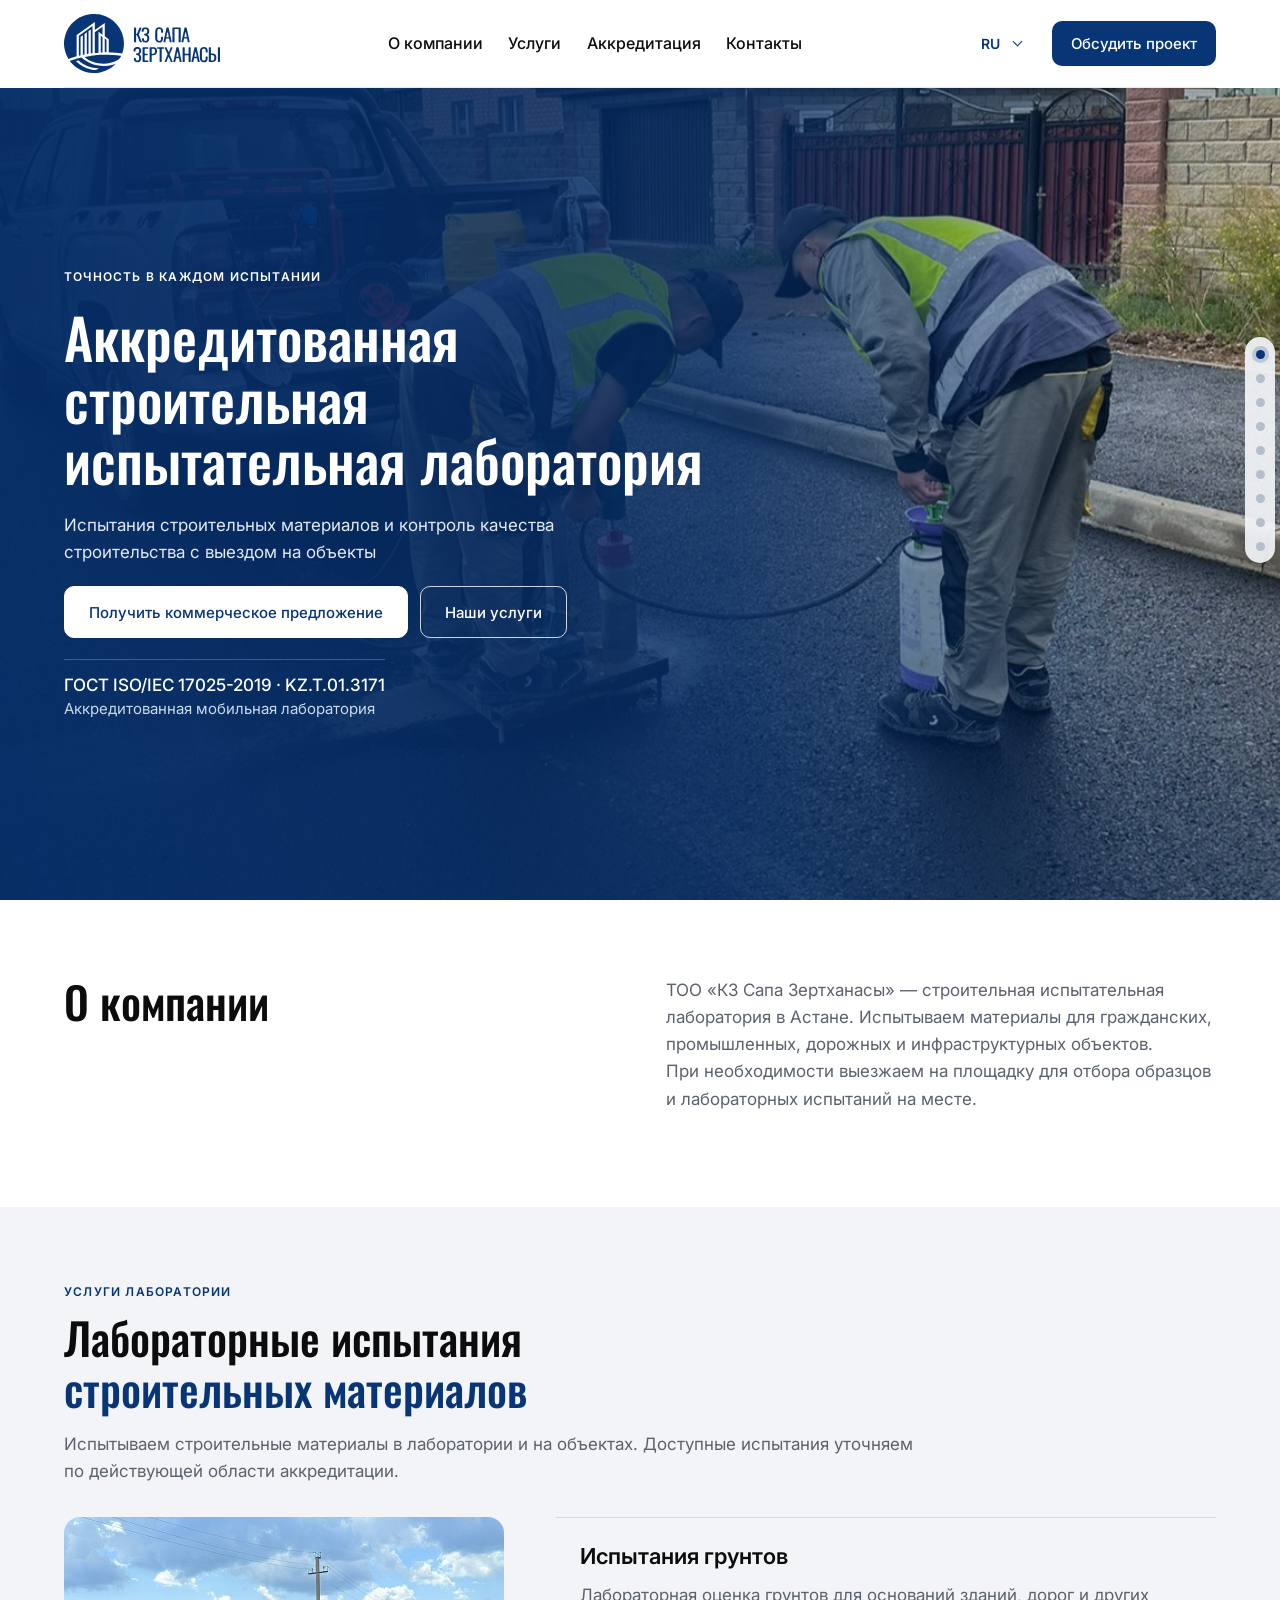
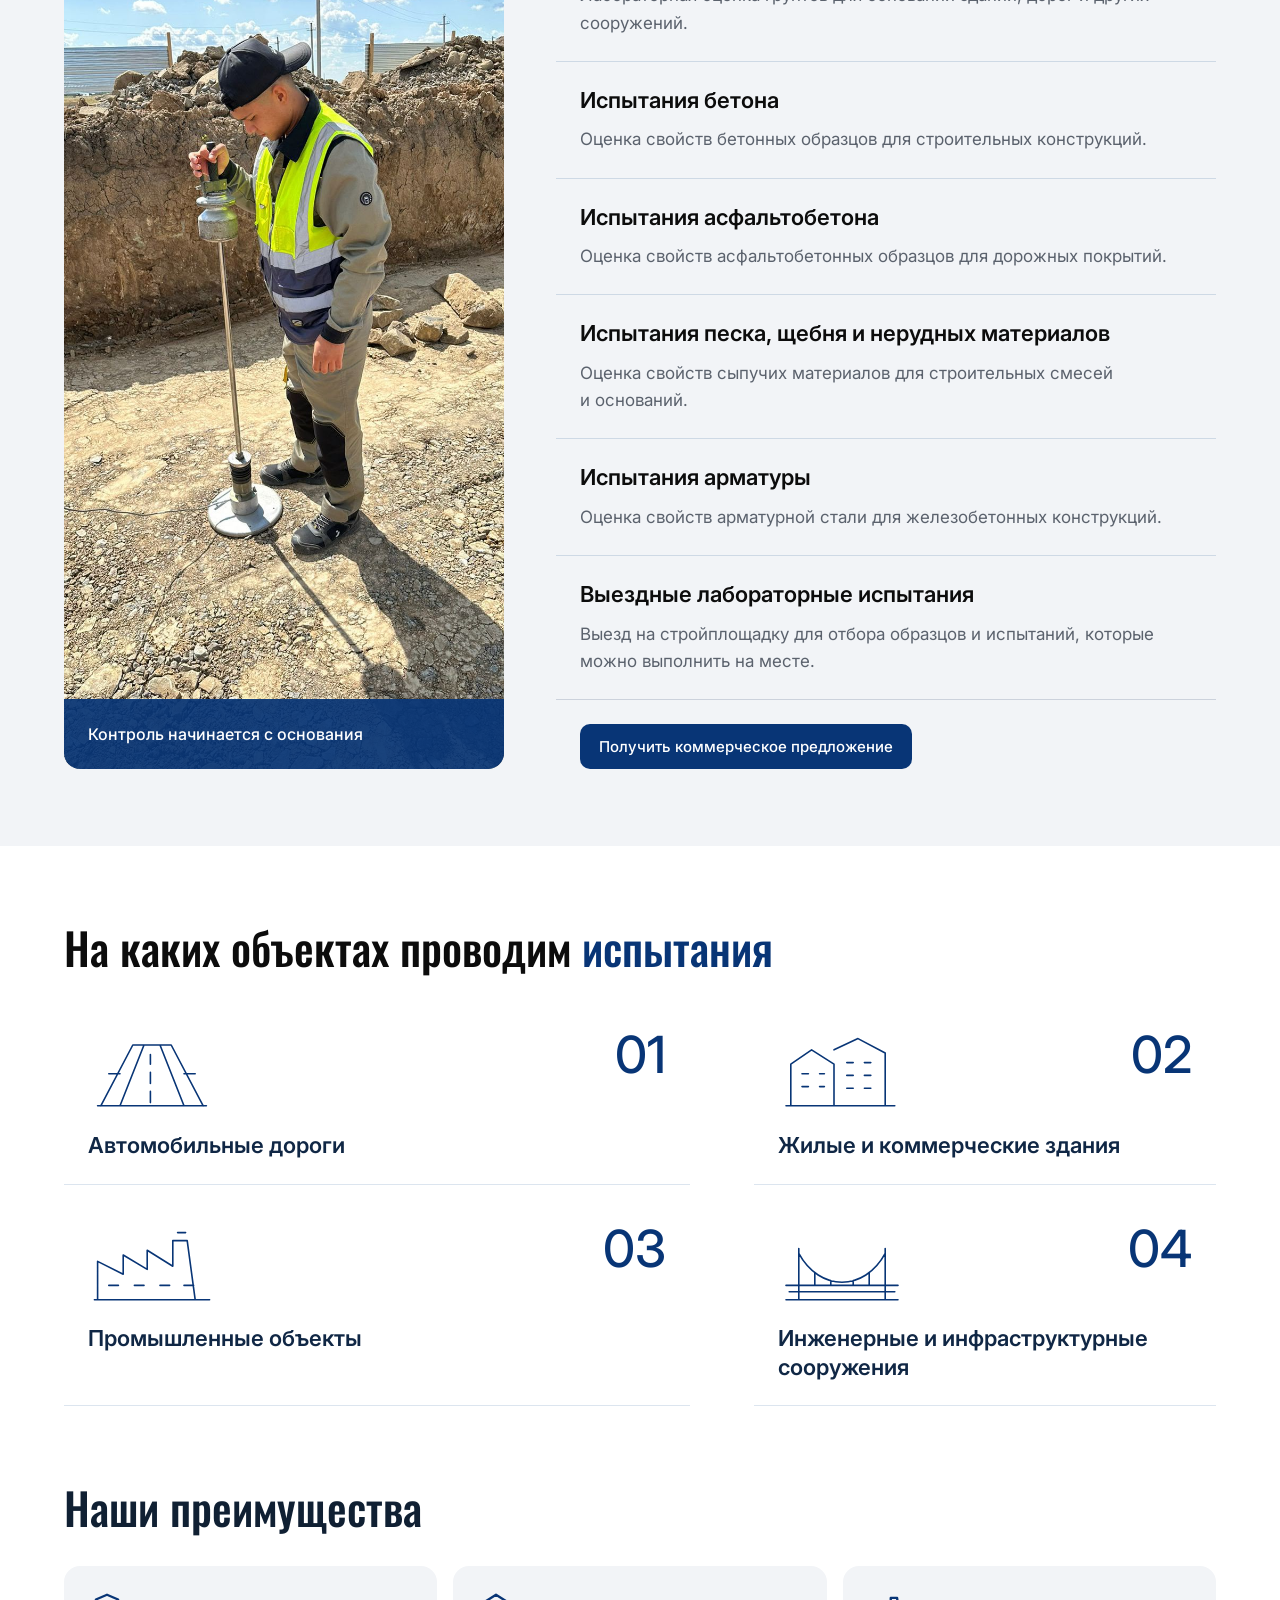
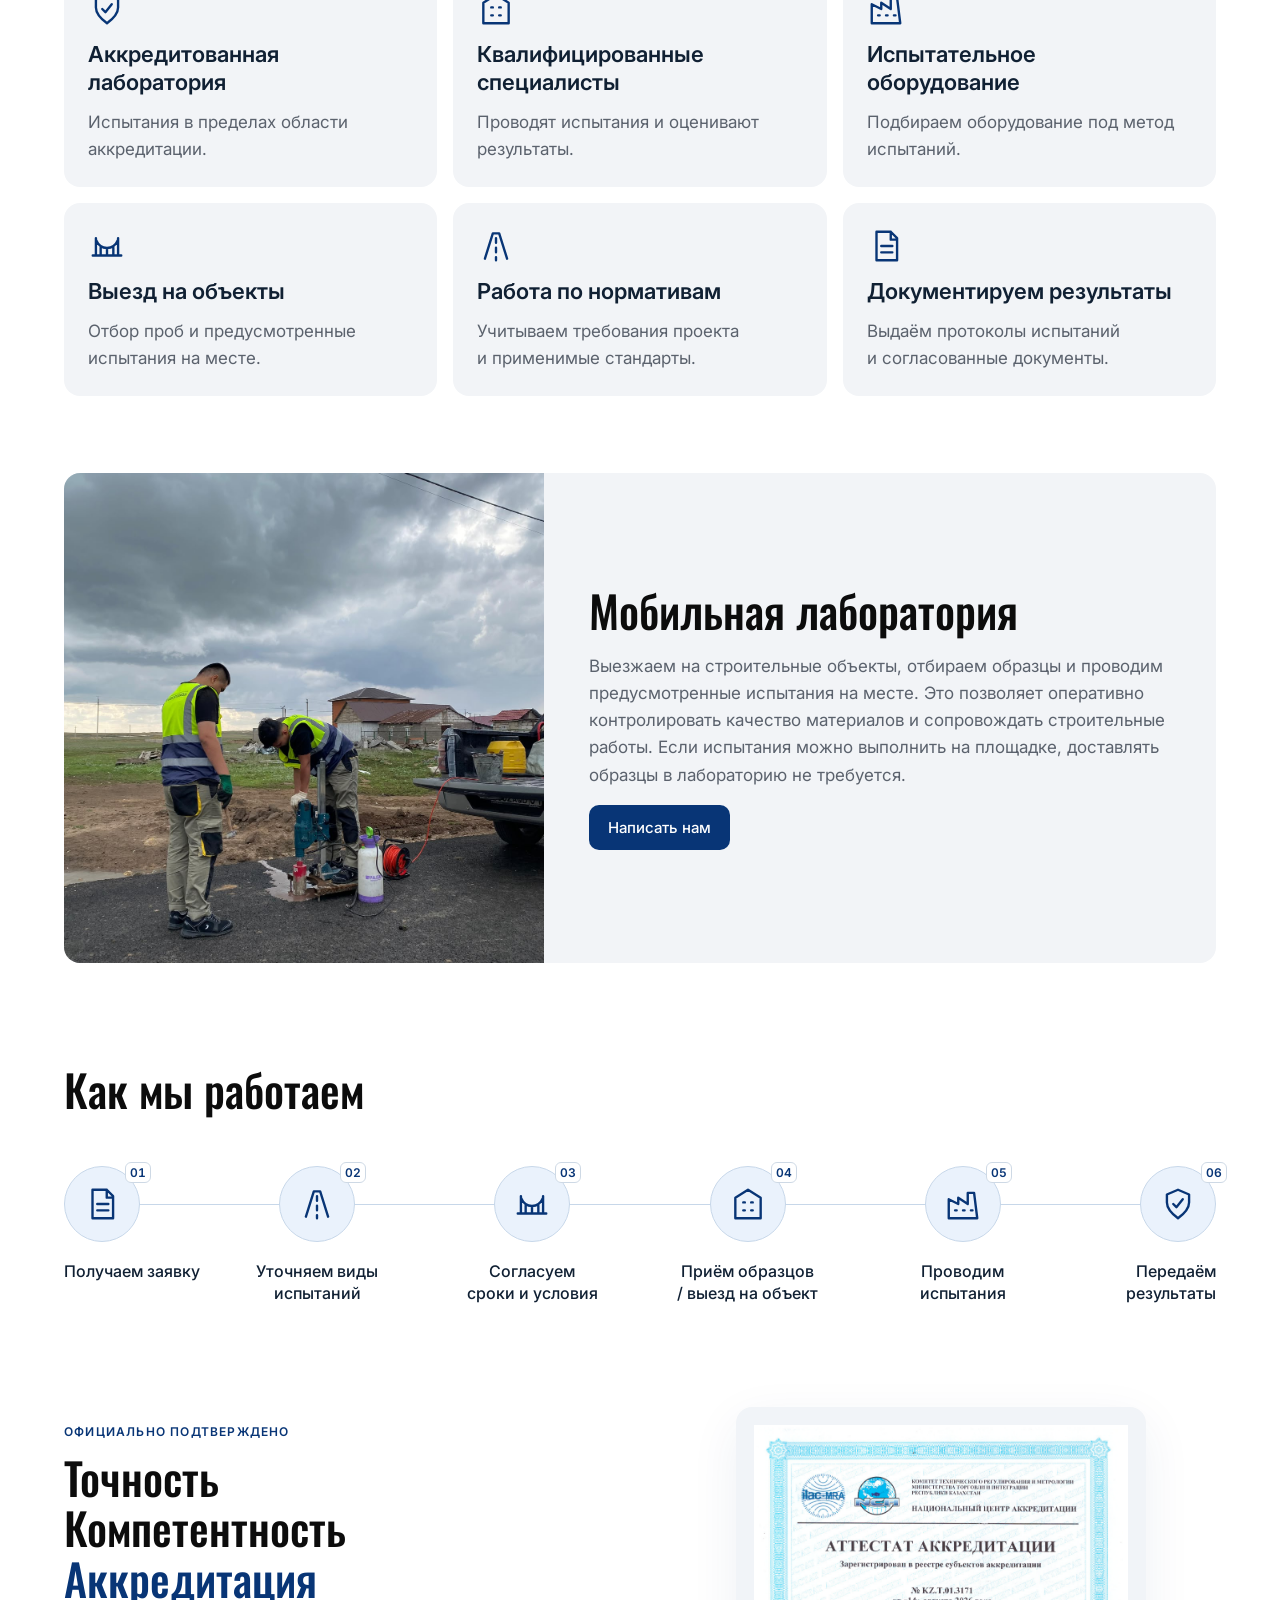
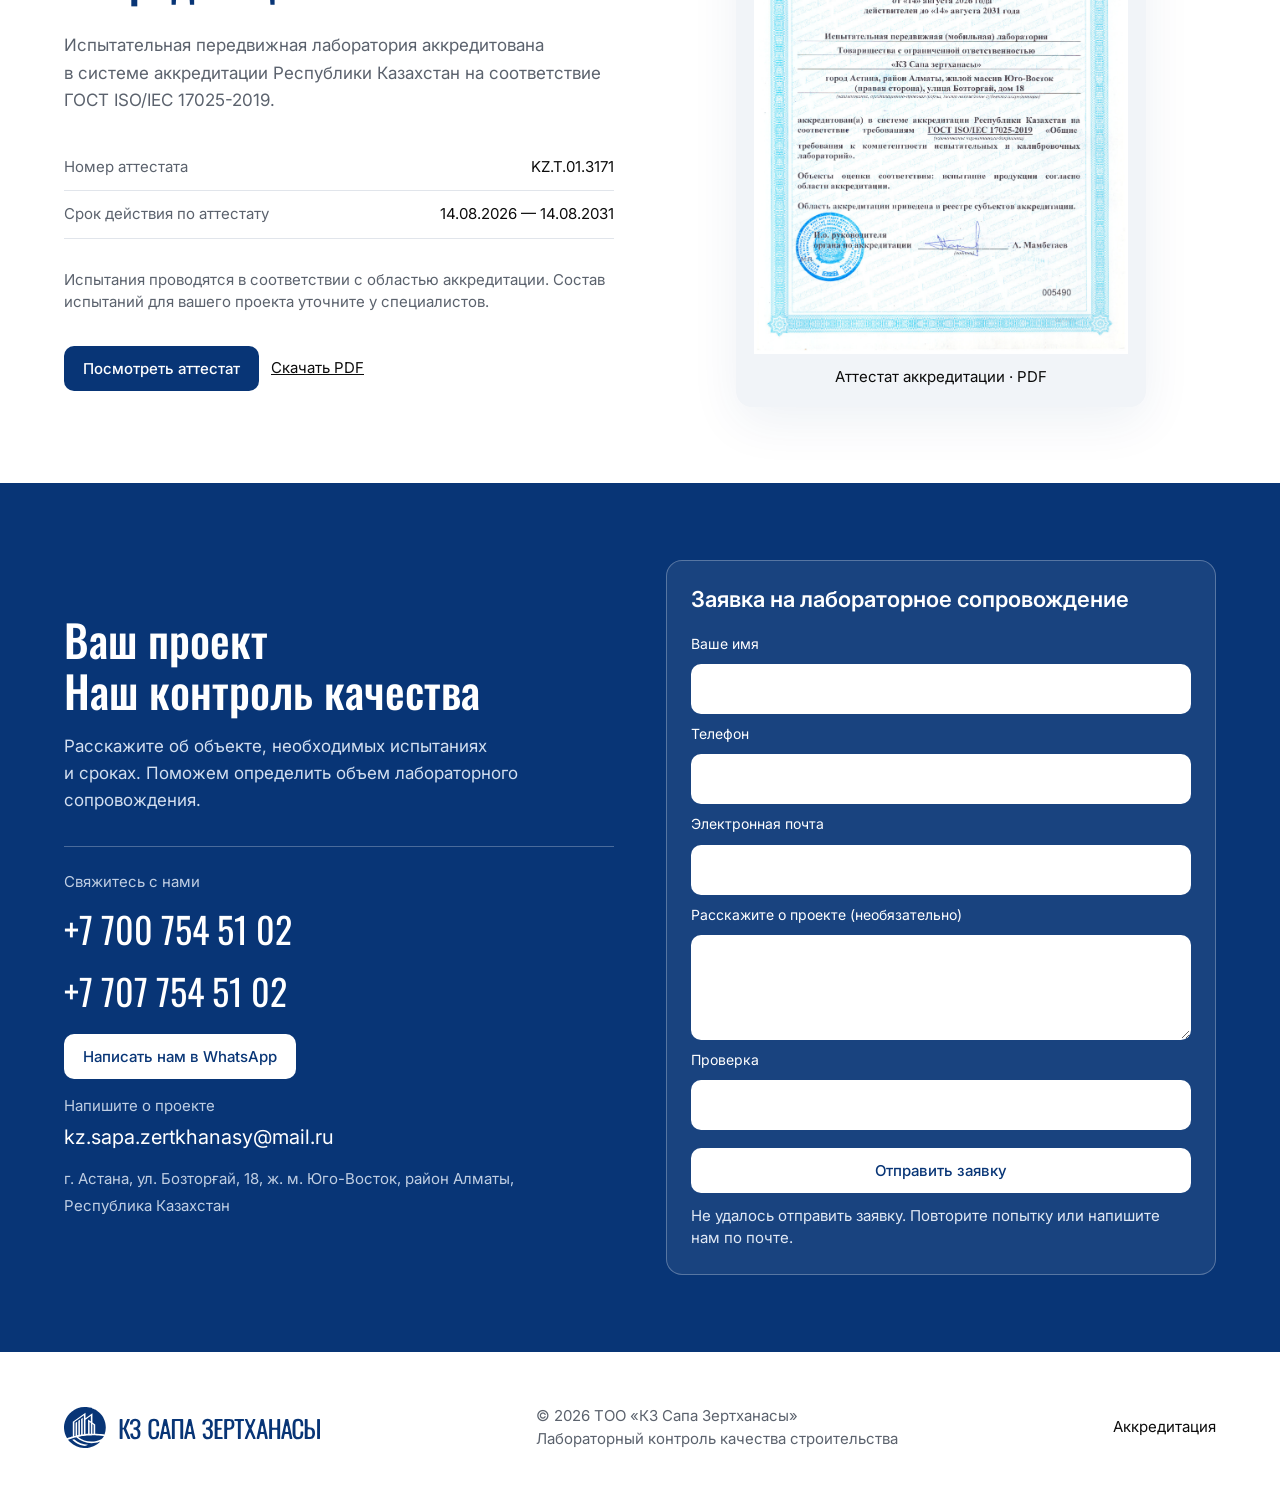
==== index.html @ e816cde6 "Center certificate and simplify its caption" ====
<!doctype html>
<html lang="ru"><head><meta charset="UTF-8"><meta name="viewport" content="width=device-width, initial-scale=1"><meta name="description" content="Аккредитованная строительная испытательная лаборатория в Астане. Испытания строительных материалов, лабораторный контроль качества строительства и выезд на объекты."><link rel="canonical" href="https://kzsapazert.kz/"><meta name="theme-color" content="#083576"><title>Строительная лаборатория в Астане | КЗ Сапа Зертханасы</title><link rel="preconnect" href="https://fonts.googleapis.com"><link rel="preconnect" href="https://fonts.gstatic.com" crossorigin><link href="https://fonts.googleapis.com/css2?family=Inter:wght@400;500;600;700&family=Oswald:wght@400;500;600&family=Noto+Sans+SC:wght@400;500;600&display=swap" rel="stylesheet"><link rel="stylesheet" href="style.css"><link rel="stylesheet" href="enhance.css?v=tablet-nav"><link rel="icon" href="favicon.svg" type="image/svg+xml"><meta name="google-site-verification" content="Bo7axWLZwRJ3yQgY30qZPgOj8MfoaL3nS31i9DCmipo"><link rel="stylesheet" href="design-system.css?v=25"></head>
<body><a class="skip" href="#main" data-t="skip">К содержанию</a><header><a href="#" class="brand" aria-label="КЗ Сапа Зертханасы"><img src="brand.svg" alt="КЗ Сапа Зертханасы" width="260" height="100"></a><button class="menu-toggle" type="button" aria-expanded="false" aria-controls="site-nav" aria-label="Открыть меню"><span aria-hidden="true"></span></button><nav id="site-nav" aria-label="Navigation"><a href="#about" data-t="about">О компании</a><a href="#services" data-t="services">Услуги</a><a href="#accreditation" data-t="accreditation">Аккредитация</a><a href="#contacts" data-t="contacts">Контакты</a></nav><div class="header-end"><select id="language" aria-label="Язык / Language"><option value="ru">RU</option><option value="kk">KZ</option><option value="en">EN</option><option value="zh">中文</option></select><details class="language-picker" hidden><summary aria-label="Язык / Language"><span class="language-current"></span></summary><div class="language-options"></div></details><a class="button blue-button header-cta" href="#request-form" data-t="cta">Обсудить проект</a></div></header>
<main id="main"><section class="hero"><div class="hero-copy"><p class="eyebrow" data-t="eyebrow">ТОЧНОСТЬ В КАЖДОМ ИСПЫТАНИИ</p><h1 data-t="headline">Аккредитованная строительная испытательная лаборатория</h1><p class="lead" data-t="intro">Испытания строительных материалов и контроль качества строительства с выездом на объекты</p><div class="actions"><a class="button overview-quote" href="#request-form" data-t="quote">Получить коммерческое предложение</a><a class="button hero-services" href="#services" data-t="explore">Наши услуги</a></div><div class="hero-proof"><div><strong>ГОСТ ISO/IEC 17025-2019 · KZ.T.01.3171</strong><span data-t="proof">Аккредитованная мобильная лаборатория</span></div></div></div><div class="hero-photo"><img src="team.jpg" alt="" fetchpriority="high"><div class="photo-label"><span data-t="field">ТОЧНОСТЬ НА КАЖДОМ ЭТАПЕ</span><p data-t="fieldText">В лаборатории<br>На вашем объекте</p></div></div></section>
<section class="intro-section wrap" id="about"><div class="two-col"><h2 data-t="aboutTitle">Прочная основа<br>вашего проекта</h2><div><p class="large" data-t="aboutText">ТОО «КЗ Сапа Зертханасы» — строительная испытательная лаборатория в Астане. Испытываем материалы для гражданских, промышленных, дорожных и инфраструктурных объектов. При необходимости выезжаем на площадку для отбора образцов и лабораторных испытаний на месте.</p></div></div></section>
<section class="services-section" id="services"><div class="wrap"><div class="section-head"><div><p class="eyebrow blue" data-t="serviceLabel">УСЛУГИ ЛАБОРАТОРИИ</p><h2 data-t="serviceTitle">Испытания материалов<br><span class="stage-accent">и контроль строительных работ</span></h2></div><p data-t="serviceIntro">Проверяем строительные материалы до начала работ, следим за соблюдением технологии на стройке и оформляем результаты испытаний в официальных протоколах.</p></div><div class="service-layout"><div class="service-image"><img src="soil.jpg" loading="lazy" alt="Испытания основания на строительном объекте" data-alt="soilAlt"><p data-t="serviceCaption">Контроль начинается с основания</p></div><div><div class="service-list" id="service-list"></div><a class="button blue-button service-quote" href="#request-form" data-t="quote">Получить коммерческое предложение</a></div></div></div></section>
<section class="wrap project-types" id="objects"><h2 data-t="objectsTitle">На каких объектах проводим <span class="stage-accent">испытания</span></h2><div class="object-grid"></div></section><section class="wrap benefits" id="competence"><h2 data-t="whyTitle">Компетентность в деталях<br>Уверенность в результате</h2><div class="benefit-grid" id="benefits"></div></section>
<section class="field-section" id="mobile-lab"><img src="testing.jpg" alt="" loading="lazy"><div><h2 data-t="mobileTitle">Мобильная лаборатория</h2><p data-t="mobileText">Выезжаем на строительные объекты, отбираем образцы и проводим предусмотренные испытания на месте. Это позволяет оперативно контролировать качество материалов и сопровождать строительные работы. Если испытания можно выполнить на площадке, доставлять образцы в лабораторию не требуется.</p><a class="button white" href="#request-form" data-t="writeUs">Написать нам</a></div></section>
<section class="wrap work-process" id="process"><h2 data-t="processTitle">Как мы работаем</h2><ol class="process-grid"></ol></section><section class="wrap accreditation" id="accreditation"><div><p class="eyebrow blue" data-t="official">ОФИЦИАЛЬНО ПОДТВЕРЖДЕНО</p><h2 data-t="accTitle">Точность<br>Компетентность<br><span class="stage-accent">Аккредитация</span></h2><p data-t="accText">Испытательная передвижная лаборатория аккредитована в системе аккредитации Республики Казахстан на соответствие ГОСТ ISO/IEC 17025-2019.</p><dl><div><dt data-t="number">Номер аттестата</dt><dd>KZ.T.01.3171</dd></div><div><dt data-t="valid">Срок действия по аттестату</dt><dd>14.08.2026 — 14.08.2031</dd></div></dl><p class="small" data-t="scope">Испытания проводятся в соответствии с областью аккредитации. Состав испытаний для вашего проекта уточните у специалистов.</p><div class="actions"><a class="button blue-button" href="accreditation.pdf" target="_blank" rel="noopener" data-t="view">Посмотреть аттестат</a><a class="download" href="accreditation.pdf" download data-t="download">Скачать PDF</a></div></div><a class="certificate" href="accreditation.pdf" target="_blank" rel="noopener" aria-label="Открыть аттестат PDF"><img src="certificate.png" alt="Аттестат аккредитации KZ.T.01.3171" loading="lazy"><span data-t="certificateCaption">Аттестат аккредитации · PDF</span></a></section>
<section id="contacts" class="contact-section"><div class="wrap"><div class="two-col"><div><h2 data-t="contactTitle">Ваш проект<br>Наш контроль качества</h2><p data-t="contactText">Расскажите об объекте, необходимых испытаниях и сроках. Поможем определить объем лабораторного сопровождения.</p><div class="contact-details"><span data-t="call">Свяжитесь с нами</span><a href="tel:+77007545102">+7 700 754 51 02</a><a href="tel:+77077545102">+7 707 754 51 02</a><a class="button white contact-cta" href="https://wa.me/77007545102" target="_blank" rel="noopener" data-t="whatsapp">Написать нам в WhatsApp</a><span data-t="write">Напишите о проекте</span><a class="email" href="mailto:kz.sapa.zertkhanasy@mail.ru">kz.sapa.zertkhanasy@mail.ru</a><address class="contact-address"><span data-t="addressStreet">г. Астана, ул. Бозторғай, 18, ж. м. Юго-Восток, район Алматы, Республика Казахстан</span></address></div></div><div class="contact-form-column"><form id="request-form"><h3 id="request-heading">Заявка на лабораторное сопровождение</h3>
  <label for="request-name">Ваше имя</label><input id="request-name" name="name" autocomplete="name" required maxlength="100">
  <label for="request-contact">Телефон</label><input id="request-contact" name="phone" type="tel" autocomplete="tel" required maxlength="50"><label for="request-email">Электронная почта</label><input id="request-email" name="email" type="email" autocomplete="email" required maxlength="150">
  <label for="request-project">Расскажите о проекте</label><textarea id="request-project" name="project" maxlength="1000" rows="3"></textarea>
  <label id="request-check-label" for="request-check">Проверка</label><input id="request-check" inputmode="numeric" autocomplete="off" required maxlength="2" name="check"><button class="button white" type="submit" aria-describedby="request-help">Отправить заявку</button>
  <p id="request-help" role="status"></p></form></div></div></div></section></main><dialog id="certificate-gallery" aria-labelledby="gallery-title"><div class="gallery-head"><h3 id="gallery-title">Аттестат аккредитации</h3><button type="button" class="gallery-close">×</button></div><img src="certificate-page-1.webp" alt=""><div class="gallery-controls"><button type="button" class="gallery-prev">‹</button><output aria-live="polite"></output><button type="button" class="gallery-next">›</button></div></dialog><dialog id="project-dialog" aria-labelledby="request-heading"><button class="project-close" type="button" aria-label="Закрыть">×</button></dialog><dialog id="request-success" aria-labelledby="success-title"><div class="success-mark" aria-hidden="true"></div><h3 id="success-title">Заявка отправлена</h3><form method="dialog"><button class="button blue-button">Закрыть</button></form></dialog>
<footer class="wrap"><a href="#" class="brand"><img src="footer-logo.svg" alt="КЗ Сапа Зертханасы" width="208" height="34"></a><p data-t="footer">© 2026 ТОО «КЗ Сапа Зертханасы»<br>Лабораторный контроль качества строительства</p><a href="#accreditation" data-t="accreditation">Аккредитация</a></footer><script src="app.js?v=certificate-caption"></script><script src="overview.js?v=service-list"></script><script src="enhance.js?v=service-list"></script></body></html>
---- style.css ----
:root{--blue:#083576;--black:#0c0c0c;--gray:#5b626d}*{box-sizing:border-box}html{scroll-behavior:smooth;scroll-padding-top:110px}body{margin:0;color:var(--black);font:16px/1.65 Inter,Arial,sans-serif}a{color:inherit;text-decoration:none}button,select{font:inherit}a,select{touch-action:manipulation}a:focus-visible,select:focus-visible,summary:focus-visible{outline:3px solid #e6a800;outline-offset:5px}img{max-width:100%;display:block}header{height:108px;display:flex;align-items:center;justify-content:space-between;padding:16px 4%;gap:28px;background:white;position:sticky;top:0;z-index:10;border-bottom:1px solid #e7e9ed}.brand img{width:208px;height:auto}nav{display:flex;gap:28px;font-size:14px;font-weight:500}nav a:hover,.download:hover{color:#2c66b8}select{border:0;background:#f0f3f8;padding:10px;border-radius:0;color:var(--blue);cursor:pointer}.header-end{display:flex;gap:20px;align-items:center}.header-phone{font-size:14px;font-weight:600;white-space:nowrap}.hero{display:grid;grid-template-columns:54% 46%;min-height:700px;background:var(--blue);color:white}.hero-copy{padding:64px 7.4% 42px}.eyebrow{font-size:12px;font-weight:600;letter-spacing:.15em;margin:0 0 26px}.blue{color:var(--blue)}h1,h2,h3{font-family:Oswald,'Noto Sans SC',sans-serif;font-weight:500;line-height:1.12;margin:0}h1{font-size:clamp(48px,5.3vw,82px);letter-spacing:-.02em}h2{font-size:clamp(36px,3.6vw,54px)}h3{font-size:26px}.lead{max-width:510px;margin:28px 0 32px;color:#e1e9f5;line-height:1.7}.actions{display:flex;gap:26px;align-items:center;flex-wrap:wrap}.button{display:inline-flex;justify-content:center;align-items:center;padding:16px 26px;font-size:14px;font-weight:600;transition:transform .2s,background .2s}.button:hover{transform:translateY(-2px);background:#e4ebf7}.white{background:white;color:var(--blue)}.text-link{font-size:14px;border-bottom:1px solid #9aafd0;padding:10px 0}.hero-proof{display:flex;gap:14px;border-top:1px solid #ffffff38;margin-top:48px;padding-top:24px;align-items:center;font-size:14px}.hero-proof strong{display:block;font-weight:500}.hero-proof span:not(.check){display:block;font-size:12px;color:#cbd9ed}.check{font-size:24px;border:1px solid #9aafd0;border-radius:50%;width:40px;height:40px;text-align:center}.hero-photo{position:relative;overflow:hidden}.hero-photo>img{height:100%;width:100%;object-fit:cover;object-position:50% 63%}.hero-photo:after{content:'';position:absolute;inset:40% 0 0;background:linear-gradient(transparent,#03182bd9)}.photo-label{position:absolute;bottom:38px;left:38px;z-index:1}.photo-label span{font-size:11px;letter-spacing:.15em}.photo-label p{font:36px/1.2 Oswald,sans-serif;margin:14px 0 0}.wrap{width:min(1200px,90%);margin:auto}.intro-section{padding:100px 0}.two-col{display:grid;grid-template-columns:1fr 1fr;gap:80px}.two-col p:first-child{margin-top:0}.large{font-size:20px;line-height:1.65}p{color:var(--gray)}.services-section{background:#f2f4f7;padding:88px 0}.section-head{display:flex;justify-content:space-between;gap:60px;align-items:end;margin-bottom:48px}.section-head>p{max-width:355px;margin:0}.service-layout{display:grid;grid-template-columns:42% 1fr;gap:60px}.service-image{position:relative;min-height:530px}.service-image img{width:100%;height:100%;object-fit:cover;max-height:650px}.service-image p{position:absolute;bottom:0;left:0;right:0;margin:0;background:#083576ed;color:white;padding:20px 25px;font-size:14px}.service-list details{border-top:1px solid #ccd2dc;padding:23px 0}.service-list details:last-child{border-bottom:1px solid #ccd2dc}summary{font:24px/1.3 Oswald,sans-serif;cursor:pointer;list-style:none;display:flex;justify-content:space-between;gap:20px}summary::-webkit-details-marker{display:none}summary:after{content:'+';font:26px Inter;color:var(--blue)}details[open] summary:after{content:'−'}details p{margin-bottom:0;font-size:15px}.benefits{padding:96px 0}.benefit-grid{display:grid;grid-template-columns:repeat(3,1fr);gap:45px;margin-top:55px}.benefit-grid article{border-top:3px solid var(--blue);padding-top:26px}.benefit-grid p{font-size:15px}.field-section{display:grid;grid-template-columns:1fr 1fr;background:#0c1726;color:white}.field-section>img{width:100%;height:570px;object-fit:cover;object-position:50% 65%}.field-section>div{padding:72px 12%}.field-section p{color:#c7d1de}.field-section .button{margin-top:22px}.accreditation{padding:100px 0;display:grid;grid-template-columns:1fr 430px;gap:110px;align-items:center}.accreditation h2{margin-bottom:28px}.accreditation dl{margin:30px 0}.accreditation dl div{padding:12px 0;border-bottom:1px solid #e1e5eb;display:flex;justify-content:space-between;gap:20px}.accreditation dt{font-size:14px;color:var(--gray)}.accreditation dd{margin:0;font-size:14px;font-weight:600}.small{font-size:13px}.blue-button{background:var(--blue);color:white}.blue-button:hover{background:#154d98}.download{font-size:14px;text-decoration:underline}.certificate{padding:25px;background:#f1f4f8;transform:rotate(2deg);box-shadow:0 15px 50px #08357612;transition:transform .2s}.certificate:hover{transform:rotate(0)}.certificate img{width:100%}.certificate span{display:block;text-align:center;font-size:10px;letter-spacing:.08em;margin-top:18px}.contact-section{background:var(--blue);color:white;padding:80px 0 88px}.contact-section p{color:#d3dff0;max-width:475px}.contact-section .button{margin-top:24px}.contact-details{display:flex;flex-direction:column;align-items:flex-start;padding:8px 0 0 40px;border-left:1px solid #ffffff45}.contact-details span{font-size:13px;color:#bfcee3;margin-bottom:13px}.contact-details>a{font:36px/1.5 Oswald,sans-serif}.contact-details span:nth-of-type(2){margin-top:32px}.contact-details .email{font:20px Inter;overflow-wrap:anywhere}footer{display:flex;justify-content:space-between;align-items:center;padding:34px 0;gap:30px}footer p,footer>a:last-child{font-size:12px}.skip{position:fixed;top:-100px;background:white;padding:10px;z-index:50}.skip:focus{top:0}html[lang=zh] h1,html[lang=zh] h2,html[lang=zh] h3,html[lang=zh] summary{font-family:'Noto Sans SC',sans-serif}html[lang=zh] h1{font-size:clamp(46px,4.7vw,70px);line-height:1.3}@media(min-width:1600px){.hero-copy{padding-left:calc((100vw - 1440px)/2)}.hero{min-height:780px}}@media(max-width:1100px){nav{gap:15px}.header-phone{display:none}.hero-copy{padding:45px 7%}.hero{min-height:650px}.accreditation{gap:50px;grid-template-columns:1fr 36%}.two-col{gap:40px}.service-layout{gap:35px}.field-section>div{padding:55px 10%}.contact-details>a{font-size:30px}}@media(max-width:760px){header{height:auto;min-height:85px;padding:14px 5%;gap:10px;flex-wrap:wrap}.brand img{width:170px}nav{order:3;width:100%;justify-content:space-between;font-size:12px;gap:8px}.header-end{margin-left:auto}select{padding:7px}.hero{grid-template-columns:1fr}.hero-copy{padding:40px 6%}.hero h1{font-size:54px}.hero-photo{height:440px}.hero-photo>img{object-position:center 65%}.hero-proof{margin-top:32px}.two-col,.service-layout,.field-section,.accreditation{grid-template-columns:1fr;gap:28px}.intro-section,.benefits,.accreditation{padding:64px 0}.section-head{display:block;margin-bottom:30px}.section-head>p{margin-top:25px}.services-section{padding:60px 0}.service-image{min-height:0;height:390px}.service-image img{object-position:center 60%}.benefit-grid{grid-template-columns:1fr;gap:20px;margin-top:35px}.field-section>img{height:440px;object-position:center 65%}.field-section>div{padding:45px 6%}.accreditation{gap:45px}.certificate{max-width:370px;margin:auto}.contact-section{padding:60px 0}.contact-details{border-left:0;border-top:1px solid #ffffff45;padding:30px 0 0;margin-top:10px}.contact-details .email{font-size:17px}footer{flex-wrap:wrap;gap:20px}footer p{margin:0}footer .brand img{width:155px}.eyebrow{font-size:11px}.accreditation dl div{flex-wrap:wrap;gap:4px}.hero .actions{gap:20px}html[lang=en] .hero h1{font-size:48px}}@media(prefers-reduced-motion:reduce){html{scroll-behavior:auto}*{transition:none!important}}
.hero .eyebrow,.photo-label p,.contact-section .eyebrow{color:#fff}html[lang='zh-CN'] h1,html[lang='zh-CN'] h2,html[lang='zh-CN'] h3,html[lang='zh-CN'] summary{font-family:'Noto Sans SC',sans-serif}html[lang='zh-CN'] h1{font-size:clamp(44px,4.7vw,70px);line-height:1.3}select{appearance:none;background:#f0f3f8 url("data:image/svg+xml,%3Csvg xmlns='http://www.w3.org/2000/svg' width='12' height='8'%3E%3Cpath d='M1 1l5 5 5-5' fill='none' stroke='%23083576' stroke-width='2'/%3E%3C/svg%3E") no-repeat right 10px center;padding-right:30px}
.hero-photo>img{position:absolute;inset:0}
---- enhance.css ----
.brand img { width: clamp(180px, 20vw, 275px); }
.hero .hero-copy h1 {
  font-size: clamp(36px, 4.15vw, 64px);
  max-width: 16ch;
  line-height: 1.15;
}
.hero { min-height: 610px; }
.hero-copy { align-self: center; }
.hero .hero-copy h1:lang(zh-CN) { font-size: clamp(35px, 4vw, 60px); }
.hero .actions .button::before {
  content: '✉';
  margin-inline-end: .65em;
}
.hero .actions .text-link:hover { border-color: white; }
.benefit-grid article::before {
  content: '✓';
  display: grid;
  place-items: center;
  width: 42px;
  height: 42px;
  margin-bottom: 18px;
  background: #edf3fc;
  color: var(--blue);
  font-size: 22px;
}
.benefit-grid article:nth-child(2)::before { content: '⊞'; }
.benefit-grid article:nth-child(3)::before { content: '◎'; }
.service-list summary:hover { color: var(--blue); }
#request-form {
  display: grid;
  gap: 9px;
  width: 100%;
  margin: 0 0 28px;
  padding: clamp(18px, 3vw, 32px);
  background: #ffffff12;
  border: 1px solid #ffffff45;
  scroll-margin-top: 22px;
}
#request-form h3 { margin-bottom: 10px; }
#request-form label { font-size: 14px; }
#request-form input, #request-form textarea {
  width: 100%;
  font: inherit;
  color: var(--black);
  background: white;
  border: 1px solid transparent;
  border-radius: 0;
  padding: .65rem .8rem;
}
#request-form textarea { resize: vertical; }
#request-form .button {
  margin-top: 9px;
  border: 0;
  cursor: pointer;
}
#request-help { font-size: .875rem; margin: 3px 0 0; }
@media (prefers-reduced-motion: no-preference) {
  .hero-copy > * { animation: hero-reveal .6s both; }
  .hero-copy h1 { animation-delay: .08s; }
  .hero-copy .lead { animation-delay: .16s; }
  .hero-copy .actions { animation-delay: .24s; }
  .hero-copy .hero-proof { animation-delay: .3s; }
  .hero-photo img { animation: photo-settle 1.1s ease-out both; }
  @keyframes hero-reveal {
    from { opacity: 0; transform: translateY(14px); }
    to { opacity: 1; transform: translateY(0); }
  }
  @keyframes photo-settle {
    from { transform: scale(1.045); }
    to { transform: scale(1); }
  }
}
@media (max-width: 760px) {
  .hero-photo { height: clamp(270px, 80vw, 420px); }
  .brand img { width: min(48vw, 230px); }
  footer .brand img { width: 185px; }
}

.header-cta { border: 0; cursor: pointer; padding: 12px 18px; white-space: nowrap; }
.hero {
  position: relative;
  isolation: isolate;
  display: flex;
  align-items: center;
  min-height: clamp(580px, 79svh, 840px);
  overflow: hidden;
  background: #091b31;
}
.hero-copy { position: relative; z-index: 2; width: min(1200px, 90%); margin: auto; padding: 78px 0; }
.hero .hero-copy h1 { max-width: 17ch; font-size: clamp(39px, 4.65vw, 71px); }
.hero .lead { max-width: 455px; }
.hero-proof { max-width: 455px; }
.hero-photo { position: absolute; inset: 0; height: auto; z-index: 0; }
.hero-photo > img { object-position: center 62%; }
.hero-photo::after { inset: 0; background: linear-gradient(90deg,#071c36 0%,#071c36ed 22%,#071c3690 53%,#071c3625 100%),linear-gradient(0deg,#071c36c0,transparent 44%); }
.photo-label { inset: auto 5% 7% auto; border-left: 2px solid #fff9; padding-left: 18px; }
.photo-label p { font-size: 26px; margin-top: 5px; }
.contact-details .contact-cta { font: 600 14px Inter,sans-serif; margin: 0 0 24px; }
#request-dialog { width: min(510px, calc(100% - 30px)); max-height: 90dvh; padding: 0; border: 0; background: var(--blue); color: white; box-shadow: 0 20px 80px #00142d80; }
#request-dialog::backdrop { background: #041329b0; backdrop-filter: blur(5px); }
#request-dialog #request-form { margin: 0; padding: 35px 28px 26px; }
#request-dialog h3 { padding-right: 35px; }
#request-help { color: #e1e9f5; }
.close-dialog { position: absolute; top: 12px; right: 12px; line-height: 1; width: 38px; height: 38px; color: white; background: #ffffff20; border: 0; font-size: 28px; cursor: pointer; }
body:has(#request-dialog[open]) { overflow: hidden; }
@media (prefers-reduced-motion: no-preference) {
  .hero-photo > img { animation: hero-background 12s ease-out both; transition: translate .5s ease-out; translate: var(--photo-x, 0px) var(--photo-y, 0px); }
  #request-dialog[open] { animation: hero-reveal .25s ease-out both; }
  @keyframes hero-background { from { transform: scale(1.13); } to { transform: scale(1.045); } }
}
@media (max-width: 900px) {
  header { gap: 14px; }
  .header-end { gap: 8px; }
  .header-cta { padding: 8px 10px; font-size: 12px; }
}
@media (max-width: 760px) {
  .hero { align-items: end; min-height: 620px; }
  .hero-copy { margin: 0 auto; padding: 110px 0 30px; }
  .hero-photo::after { background: linear-gradient(0deg,#071c36 2%,#071c36dd 49%,#071c3640 100%); }
  .hero-photo > img { object-position: 60% 52%; }
  .photo-label { display: none; }
  .brand img { width: min(40vw, 210px); }
  .hero .hero-copy h1 { font-size: clamp(33px, 8vw, 54px); }
}

.contact-section .contact-details {
  margin-top: 30px;
  padding: 24px 0 0;
  border: 0;
  border-top: 1px solid #ffffff45;
}
.contact-details a:hover { text-decoration: underline; text-underline-offset: .2em; }
.contact-form-column { padding-left: 36px; border-left: 1px solid #ffffff45; }
.contact-form-column #request-form { margin-bottom: 0; }
@media (max-width: 760px) {
  .contact-form-column { padding-left: 0; border-left: 0; }
}

:root { --gutter: clamp(16px, 5vw, 72px); --section-space: clamp(56px, 7vw, 104px); --grid-gap: clamp(24px, 4vw, 64px); --header-height: 88px; }
.wrap, .hero-copy, header { width: min(1200px, calc(100% - 2 * var(--gutter))); margin-inline: auto; }
header { height: var(--header-height); padding: 12px 0; gap: 20px; box-shadow: 0 0 0 100vmax white; clip-path: inset(0 -100vmax); }
nav { gap: clamp(12px, 2vw, 28px); }
.hero { min-height: auto; }
.hero-copy { padding: var(--section-space) 0; align-self: center; margin-block: auto; }
.hero .hero-copy h1, .hero .hero-copy h1:lang(zh-CN) { font-size: clamp(38px, 5vw, 72px); max-width: 18ch; line-height: 1.12; }
.hero .lead { margin: 24px 0; }
.hero-proof { margin-top: 32px; }
.photo-label { display: none; }
h2 { font-size: clamp(32px, 3.8vw, 52px); line-height: 1.16; }
h3, .service-item h3 { font-size: clamp(22px, 2.1vw, 28px); line-height: 1.23; }
.eyebrow { margin-bottom: 16px; }
.intro-section,.services-section,.benefits,.accreditation,.contact-section { padding-block: var(--section-space); }
.two-col,.service-layout,.accreditation { grid-template-columns: repeat(2,minmax(0,1fr)); gap: var(--grid-gap); }
.section-head { display: grid; grid-template-columns: repeat(2,minmax(0,1fr)); gap: var(--grid-gap); margin-bottom: 32px; }
.section-head > p { max-width: 46ch; }
.service-item { padding: 20px 0; border-top: 1px solid #ccd2dc; }
.service-item:last-child { border-bottom: 1px solid #ccd2dc; }
.service-item p,.benefit-grid p { font-size: 1rem; margin: 10px 0 0; }
.service-image img { max-height: none; }
.benefit-grid { gap: var(--grid-gap); margin-top: 32px; }
.benefit-grid article::before { display: none; }
.benefit-art { position: relative; width: 108px; height: 80px; margin-bottom: 20px; background: #edf3fc; overflow: hidden; }
.benefit-art :is(i,b,span) { position: absolute; display: block; }
.benefit-art i { inset: 16px 35px 13px; background: #fff; border: 2px solid #083576; transform: rotate(-10deg); border-radius: 3px; }
.benefit-art b { top: 30px; left: 42px; width: 18px; height: 3px; background: #4a79b6; box-shadow: 0 7px #4a79b6,0 14px #4a79b6; transform: rotate(-10deg); }
.benefit-art span { right: 23px; bottom: 12px; width: 21px; height: 21px; border: 3px solid #083576; border-radius: 50%; background: #9dc5f4; }
.benefit-grid article:nth-child(2) .benefit-art i { inset: 34px 26px 19px; transform: skewY(-12deg); background: #a1c8f4; box-shadow: 0 -9px #255994,0 -18px #c8ddfa; }
.benefit-grid article:nth-child(2) .benefit-art :is(b,span) { display: none; }
.benefit-grid article:nth-child(3) .benefit-art i { inset: 12px 27px; border-radius: 50%; transform: none; background: #b9d6fb; }
.benefit-grid article:nth-child(3) .benefit-art b { inset: 23px 38px; width: auto; height: auto; border: 2px solid #083576; border-radius: 50%; background: #fff; transform: none; box-shadow: none; }
.benefit-grid article:nth-child(3) .benefit-art span { inset: 33px 48px; width: auto; height: auto; background: #083576; }
.certificate { width: min(100%,410px); justify-self: center; transform: none; }
.field-section { width: min(1200px,calc(100% - 2 * var(--gutter))); margin-inline: auto; }
.field-section > div { padding: clamp(24px, 5vw, 72px); }
.contact-form-column { padding-left: 0; border: 0; min-width: 0; }
@media (min-width: 1024px) { .hero { min-height: calc(100svh - var(--header-height)); } }
@media (max-width: 760px) {
  header { height: auto; gap: 10px; padding: 12px 0; }
  nav { flex-wrap: wrap; row-gap: 8px; }
  .hero-copy { padding-top: 96px; padding-bottom: 34px; }
  .hero .hero-copy h1,.hero .hero-copy h1:lang(zh-CN) { font-size: clamp(31px, 8vw, 48px); }
  .two-col,.service-layout,.accreditation,.section-head,.field-section { grid-template-columns: minmax(0,1fr); }
  .section-head > p { margin: 0; }
  .field-section > img,.service-image { height: clamp(240px, 75vw, 360px); }
  .field-section { gap: 0; }
  .contact-details > a { font-size: clamp(24px, 7vw, 32px); }
}

.field-section { width: 100%; }
.field-section > div { padding-inline: var(--grid-gap) max(var(--gutter), calc((100vw - 1200px) / 2)); }
.field-section > div > p:not(.eyebrow) { max-width: 54ch; }
@media (max-width: 760px) {
  .field-section > div { padding-inline: var(--gutter); }
  .header-end { gap: 6px; }
  .header-cta { padding: 8px; white-space: normal; text-align: center; line-height: 1.2; }
  header .brand { flex: 0 1 40%; min-width: 0; }
  header .brand img { max-width: 100%; }
}

.accreditation { padding-bottom: calc(var(--section-space) + clamp(20px, 3vw, 44px)); }
.accreditation .actions { margin-top: clamp(28px, 4vw, 44px); }
.certificate { position: relative; overflow: hidden; transition: box-shadow .25s, transform .25s; }
.certificate img { transition: transform .35s ease; }
.certificate .certificate-preview {
  position: absolute;
  inset: auto 16px 50px;
  padding: 12px;
  margin: 0;
  color: white;
  background: #083576;
  font: 600 .875rem/1.4 Inter, sans-serif;
  letter-spacing: 0;
  opacity: 0;
  transition: opacity .25s;
}
.certificate:focus-visible .certificate-preview { opacity: 1; }
@media (hover: hover) {
  .certificate:hover { box-shadow: 0 18px 48px #08357632; }
  .certificate:hover .certificate-preview { opacity: 1; }
}
@media (prefers-reduced-motion: no-preference) {
  .scroll-enter { animation: scroll-enter .58s ease-out both; }
  @keyframes scroll-enter {
    from { opacity: .3; transform: translateY(16px); }
    to { opacity: 1; transform: translateY(0); }
  }
  @media (hover: hover) {
    .certificate:hover { transform: translateY(-5px); }
    .certificate:hover img { transform: scale(1.025); }
  }
  .certificate:focus-visible img { transform: scale(1.025); }
}
header .brand img { width: auto; max-width: 100%; max-height: 60px; } @media (max-width: 760px) { header .brand img { max-height: 48px; } }

@media (min-width: 761px) {
  .field-section { min-height: 620px; }
  .field-section > img { height: 620px; min-height: 0; object-position: center 60%; }
  .field-section > div { align-self: center; }
}

.benefit-grid { gap: clamp(16px, 2.4vw, 32px); }
.benefit-grid article {
  border: 0;
  padding: 0;
  border-radius: 18px;
  overflow: hidden;
  background: #f1f5fa;
}
.benefit-photo { aspect-ratio: 16 / 10; overflow: hidden; background: #d8e3ef; }
.benefit-photo img { width: 100%; height: 100%; object-fit: cover; object-position: center 62%; }
.benefit-grid article:nth-child(2) img { object-position: center 71%; }
.benefit-grid article:nth-child(3) img { object-position: center 56%; }
.benefit-copy { padding: clamp(20px, 2.5vw, 32px); }
.benefit-copy h3 { color: var(--blue); }
@media (prefers-reduced-motion: no-preference) {
  .benefit-grid.scroll-enter { animation: none; }
  .benefit-grid.scroll-enter article { animation: scroll-enter .58s ease-out both; }
  .benefit-grid.scroll-enter article:nth-child(2) { animation-delay: .10s; }
  .benefit-grid.scroll-enter article:nth-child(3) { animation-delay: .20s; }
  .benefit-photo img { transition: transform .45s ease; }
  @media (hover: hover) {
    .benefit-grid article:hover img { transform: scale(1.065); }
  }
}

.hero { background: var(--blue); }
.hero-photo::after { background: linear-gradient(90deg, #083576 0%, #083576ed 25%, #08357690 57%, #08357620 100%), linear-gradient(0deg, #083576aa, transparent 45%); }
@media (max-width: 760px) {
  .hero-photo::after { background: linear-gradient(0deg, #083576 4%, #083576ed 46%, #08357650 100%); }
}
.contact-address { margin-top: 24px; font-style: normal; max-width: 42ch; color: #d3dff0; } .contact-address strong { color: white; font-size: 1.125rem; } .contact-details .contact-address span { font-size: .9375rem; margin: 0; }
header .brand { flex: 0 0 156px; } header .brand img { width: 100%; max-height: none; } @media (max-width: 760px) { header .brand { flex-basis: min(40%, 125px); } }

.competence-graphic {
  position: relative;
  isolation: isolate;
  height: clamp(132px, 14vw, 190px);
  overflow: hidden;
  color: #a8cff9;
  background: radial-gradient(ellipse at 70% 10%, #326cac, transparent 75%), var(--blue);
}
.competence-graphic i { position: absolute; display: block; }
.benefit-grid article:nth-child(1) i {
  width: 48px; height: 48px; top: 44%; left: calc(50% - 24px);
  border-radius: 50%; background: #d7eaff; box-shadow: 0 48px 0 10px #83b6ed;
}
.benefit-grid article:nth-child(1) i:first-child { transform: translate(-58px, 16px) scale(.72); opacity: .65; }
.benefit-grid article:nth-child(1) i:last-child { transform: translate(58px, 16px) scale(.72); opacity: .65; }
.benefit-grid article:nth-child(2) i {
  width: 104px; height: 48px; left: calc(50% - 52px); top: calc(50% - 24px);
  border-radius: 8px; transform: skewY(-15deg) translateY(20px); background: #609de1;
}
.benefit-grid article:nth-child(2) i:nth-child(2) { transform: skewY(-15deg); background: #8cbcf0; }
.benefit-grid article:nth-child(2) i:last-child { transform: skewY(-15deg) translateY(-20px); background: #d7eaff; }
.benefit-grid article:nth-child(3) i {
  width: 96px; height: 96px; left: calc(50% - 48px); top: calc(50% - 48px);
  border: 1px solid; border-radius: 50%;
}
.benefit-grid article:nth-child(3) i:nth-child(2) { transform: scale(.65); border-width: 3px; }
.benefit-grid article:nth-child(3) i:last-child { transform: scale(.20); background: #d7eaff; box-shadow: 0 0 48px 12px #8fc4ff; }
@media (hover: hover) and (prefers-reduced-motion: no-preference) {
  .competence-graphic i { transition: translate .3s ease; }
  .benefit-grid article:hover .competence-graphic i:nth-child(2) { translate: 0 -7px; }
  .benefit-grid article:hover .competence-graphic i:last-child { translate: 0 -4px; }
}

.hero .hero-copy h1:lang(ru) { max-width: none; font-size: clamp(30px, 4.7vw, 68px); }
.hero-phrase { white-space: nowrap; }
@media (max-width: 760px) {
  .hero .hero-copy h1:lang(ru) { font-size: clamp(22px, 6.4vw, 48px); }
}

.stage-accent { color: var(--blue); }

.button, select, #request-form input, #request-form textarea { border-radius: 10px; }
#request-form, .certificate, .service-image { border-radius: 18px; }
.service-image { overflow: hidden; }

.benefits {
  margin-block: var(--section-space);
  padding: clamp(22px, 5vw, 64px);
  background: #eef4fb;
  border-radius: clamp(22px, 3vw, 38px);
}
.benefits > h2 { max-width: 24ch; color: #102745; }
.benefits .benefit-grid {
  grid-template-columns: repeat(3, minmax(0, 1fr));
  gap: clamp(12px, 2vw, 24px);
  margin-top: clamp(24px, 4vw, 48px);
}
.benefits .benefit-grid article {
  display: flex;
  flex-direction: column;
  background: white;
  border-radius: 22px;
  padding: 10px;
}
.benefits .competence-graphic {
  border-radius: 15px;
  height: clamp(115px, 11vw, 162px);
  background: radial-gradient(ellipse at 72% 12%, #3475bb, transparent 75%), var(--blue);
}
.benefits .benefit-copy { padding: 18px 12px 14px; }
.benefits .benefit-copy h3 { color: #102745; }
.benefits .benefit-copy p { margin-top: 8px; }
@media (max-width: 880px) {
  .benefits .benefit-grid { grid-template-columns: repeat(auto-fit, minmax(min(100%, 220px), 1fr)); }
}

.benefits { background: white; border-radius: 0; padding: var(--section-space) 0; margin-block: 0; }
.benefits > h2 { max-width: none; color: #102033; font-size: clamp(34px, 5vw, 70px); }
.benefits > h2 span { color: var(--blue); }
.benefits .benefit-grid { gap: 0; border-block: 1px solid #bdc7d1; }
.benefits .benefit-grid article { padding: clamp(20px, 3vw, 36px); border-radius: 0; background: #f2f4f7; overflow: visible; }
.benefits .benefit-grid article:first-child { padding-left: 0; }
.benefits .benefit-grid article:last-child { padding-right: 0; }
.benefits .benefit-grid article:nth-child(2) { border-inline: 1px solid #bdc7d1; }
.benefits .competence-graphic { width: 92px; height: 92px; border-radius: 0; background: none; color: var(--blue); }
.benefits .competence-graphic i, .benefits .competence-graphic::before { display: none; }
.competence-graphic svg { display: block; width: 100%; height: 100%; }
.benefits .benefit-copy { padding: 16px 0 0; }
.benefits .benefit-copy h3 { color: #102033; font-size: clamp(24px, 2.3vw, 33px); }
@media (max-width: 760px) {
  .benefits .benefit-grid { grid-template-columns: 1fr; }
  .benefits .benefit-grid article:is(:first-child,:last-child) { padding-inline: 20px; }
  .benefits .benefit-grid article:nth-child(2) { border-inline: 0; border-block: 1px solid #bdc7d1; }
}

.menu-toggle { display: none; }
.benefits .benefit-grid article { transition: background-color .22s, box-shadow .22s; }
@media (hover: hover) {
  .benefits .benefit-grid article:hover { background-color: var(--blue); color: white; }
  .benefits .benefit-grid article:hover :is(h3, p, .competence-graphic) { color: white; }
}
@media (max-width: 960px) {
  header { display: grid; grid-template-columns: minmax(0, 1fr) auto auto; column-gap: 8px; height: auto; min-height: var(--header-height); }
  header .brand img { width: min(100%, 125px); }
  .header-end { grid-row: 1; grid-column: 2; margin: 0; }
  .header-end .header-cta { display: none; }
  .menu-toggle { grid-row: 1; grid-column: 3; display: grid; place-items: center; width: 44px; height: 44px; border: 0; border-radius: 10px; color: var(--blue); background: #edf3fa; cursor: pointer; }
  .menu-toggle span { position: relative; width: 20px; height: 2px; background: currentColor; box-shadow: 0 -6px currentColor, 0 6px currentColor; }
  .menu-toggle[aria-expanded=true] span { transform: rotate(45deg); box-shadow: none; }
  .menu-toggle[aria-expanded=true] span::after { content: ''; position: absolute; inset: 0; background: currentColor; transform: rotate(90deg); }
  #site-nav { display: none; grid-column: 1/-1; flex-direction: column; gap: 0; padding-bottom: 8px; }
  #site-nav a { padding: 10px 0; font-size: 15px; }
  .menu-toggle[aria-expanded=true] + #site-nav { display: flex; }
}
@media (max-width: 760px) {
  .hero .hero-copy h1:lang(ru), .hero .hero-copy h1 { font-size: clamp(34px, 8.3vw, 58px); max-width: 16ch; }
  .hero-phrase { white-space: normal; text-wrap: balance; }
  .hero-copy { padding-top: clamp(55px, 16vw, 96px); }
}
@media (prefers-reduced-motion: reduce) {
  .benefits .benefit-grid article { transition: none; }
}

#site-nav a { font-size: 1rem; }
@media (max-width: 760px) {
  #site-nav a { font-size: 1.125rem; }
}

.field-section {
  width: min(1200px, calc(100% - 2 * var(--gutter)));
  grid-template-columns: minmax(0, 5fr) minmax(0, 7fr);
  min-height: 0;
  overflow: hidden;
  border-radius: 16px;
}
.field-section > img { height: clamp(340px, 39vw, 490px); }
.field-section > div { padding: clamp(24px, 4.5vw, 60px); }
@media (max-width: 760px) {
  .field-section { grid-template-columns: minmax(0, 1fr); }
  .field-section > img { height: clamp(220px, 63vw, 340px); }
}

.field-section { background: #f2f4f7; color: var(--black); }
.field-section p { color: var(--gray); }
.field-section .eyebrow { color: var(--blue); }
.field-section .button { background: var(--blue); color: white; }
.field-section .button:hover { background: #154d98; }

/* Shared type scale for the landing page. */
:root {
  --type-section: clamp(2.125rem, 5vw, 4.375rem);
  --type-card: clamp(1.375rem, 2vw, 1.875rem);
  --type-body: 1rem;
  --type-caption: .875rem;
}
.hero .hero-copy h1 { font-weight: 600; }
main h2, main .benefits > h2 {
  font-size: var(--type-section);
  line-height: 1.12;
  text-wrap: balance;
}
main h3, .service-item h3, .benefits .benefit-copy h3 {
  font-size: var(--type-card);
  line-height: 1.25;
}
main p, .benefit-copy p { font-size: var(--type-body); line-height: 1.65; }
main .lead, main .large { font-size: clamp(1.0625rem, 1.45vw, 1.25rem); }
main .eyebrow, main .small, #request-help,
.contact-details span, .certificate span { font-size: var(--type-caption); }
.certificate span { line-height: 1.45; }
@media (max-width: 760px) {
  :root { --type-section: clamp(1.875rem, 7vw, 2.625rem); }
  .hero .hero-copy h1:lang(zh-CN) { font-size: clamp(2rem, 8.3vw, 3.625rem); }
  main h2 { text-wrap: initial; }
}

@media (max-width: 760px) {
  :root { --section-space: 52px; --grid-gap: 24px; --type-card: 1.375rem; }
  .hero .hero-copy h1, .hero .hero-copy h1:lang(ru), .hero .hero-copy h1:lang(zh-CN) { font-size: clamp(1.875rem, 8vw, 3rem); line-height: 1.12; overflow-wrap: anywhere; }
  .hero-copy { padding-block: 64px 32px; }
  .hero .lead { margin-block: 16px 24px; }
  .hero-proof { margin-top: 24px; padding-top: 16px; }
  main .eyebrow { margin-bottom: 12px; letter-spacing: .09em; }
  .section-head, .benefits .benefit-grid { margin-block: 0 24px; }
  .benefits .benefit-grid { margin-block: 24px 0; }
  .benefits .benefit-grid article { padding: 20px; }
  .service-item { padding-block: 16px; }
  .field-section > div { padding: 24px; }
  .accreditation h2 { margin-bottom: 16px; }
  .accreditation .actions { margin-top: 24px; gap: 16px; }
  .contact-details { margin-top: 24px; }
  #request-form { padding: 20px; }
  footer { padding-block: 24px; gap: 16px; }
}

#project-dialog { width: min(460px, calc(100% - 32px)); max-height: 88dvh; padding: 0; border: 0; border-radius: 18px; background: var(--blue); color: white; }
#project-dialog::backdrop { background: #061528a8; }
#project-dialog #request-form { margin: 0; border: 0; padding: 24px; }
#project-dialog h3 { padding-right: 38px; }
.project-close { position: absolute; top: 10px; right: 10px; width: 36px; height: 36px; border: 0; border-radius: 9px; background: #ffffff26; color: white; font-size: 24px; cursor: pointer; }
body:has(#project-dialog[open]) { overflow: hidden; }
.benefits .benefit-grid article:nth-child(2):not(:hover) .benefit-copy h3 { color: var(--blue); } @media (hover: none) { .benefits .benefit-grid article:nth-child(2) .benefit-copy h3 { color: var(--blue); } }

@media (min-width: 881px) {
  .benefits .benefit-grid article:is(:first-child, :last-child) { position: relative; }
  .benefits .benefit-grid article:is(:first-child, :last-child)::after {
    content: '';
    position: absolute;
    inset-block: -1px;
    width: clamp(12px, 1.75vw, 24px);
    background: inherit;
    border-block: 1px solid #bdc7d1;
  }
  .benefits .benefit-grid article:first-child::after { right: 100%; }
  .benefits .benefit-grid article:last-child::after { left: 100%; }
}

@media (min-width: 761px) {
  .field-section { min-height: clamp(340px, 39vw, 490px); }
  .field-section > img { height: 0; min-height: 100%; align-self: stretch; }
}

.benefits .benefit-grid { clip-path: inset(0 round 16px); }
@media (min-width: 881px) {
  .benefits .benefit-grid { clip-path: inset(0 calc(-1 * clamp(12px, 1.75vw, 24px)) round 16px); }
}

#request-success {
  width: min(400px, calc(100% - 32px));
  padding: clamp(24px, 6vw, 40px);
  border: 1px solid #dce8f6;
  border-radius: 24px;
  background: radial-gradient(ellipse at top, #e7f1ff, transparent 68%), white;
  color: #102745;
  box-shadow: 0 28px 90px #020c2566;
  text-align: center;
}
#request-success::backdrop { background: rgb(4 14 32 / 76%); backdrop-filter: blur(5px); }
#request-success h3 { font-size: var(--type-card); line-height: 1.25; }
.success-mark {
  display: grid;
  place-items: center;
  width: 64px;
  aspect-ratio: 1;
  margin: 0 auto 18px;
  border: 1px solid #aac7ea;
  border-radius: 20px;
  background: #e0edfd;
  color: var(--blue);
}
.success-mark::after {
  content: '';
  width: 22px;
  height: 12px;
  border: solid currentColor;
  border-width: 0 0 3px 3px;
  transform: translateY(-3px) rotate(-45deg);
}
#request-success .button { width: 100%; margin-top: 24px; border: 0; cursor: pointer; }
body:has(#request-success[open]) { overflow: hidden; }
@media (prefers-reduced-motion: no-preference) {
  #request-success[open] { animation: scroll-enter .25s ease-out both; }
}

.section-dots { display: none; }
@media (min-width: 1100px) {
  .section-dots { position: fixed; z-index: 8; right: 5px; top: 50%; translate: 0 -50%; display: grid; gap: 0; padding-block: 5px; border-radius: 16px; background: #f2f4f7ee; }
  .section-dots a { display: grid; place-items: center; width: 30px; height: 24px; }
  .section-dots a::before { content: ''; width: 9px; height: 9px; border-radius: 50%; background: #b5bec9; }
  .section-dots a:hover::before { background: var(--blue); }
  .section-dots a[aria-current="location"]::before { background: var(--blue); box-shadow: 0 0 0 4px #08357633; }
}

#certificate-gallery { width: min(630px, calc(100% - 24px)); max-height: 94dvh; padding: 16px; border: 0; border-radius: 16px; background: #f2f4f7; color: var(--blue); }
#certificate-gallery::backdrop { background: #061528bd; backdrop-filter: blur(4px); }
#certificate-gallery img { width: 100%; height: min(68dvh, 730px); object-fit: contain; touch-action: pan-y pinch-zoom; }
.gallery-head, .gallery-controls { display: flex; gap: 12px; align-items: center; justify-content: space-between; }
.gallery-head { margin-bottom: 10px; }
.gallery-head h3 { font-size: clamp(18px, 4vw, 24px); }
.gallery-controls { justify-content: center; margin-top: 10px; }
#certificate-gallery button { flex: none; width: 44px; height: 44px; border: 0; border-radius: 10px; background: var(--blue); color: white; font-size: 26px; cursor: pointer; }
#certificate-gallery button:disabled { opacity: .35; cursor: default; }
body:has(#certificate-gallery[open]) { overflow: hidden; }

#certificate-gallery {
  width: fit-content;
  max-width: calc(100% - 16px);
  max-height: calc(100dvh - 16px);
  padding: 0 44px;
  border-radius: 0;
  background: transparent;
  color: white;
  overflow: visible;
}
#certificate-gallery .gallery-head { margin: 0; }
#gallery-title, #certificate-gallery output {
  position: absolute;
  width: 1px;
  height: 1px;
  overflow: hidden;
  clip-path: inset(50%);
}
#certificate-gallery img { width: auto; height: auto; max-width: calc(100vw - 104px); max-height: calc(100dvh - 64px); }
#certificate-gallery .gallery-controls { margin: 0; }
#certificate-gallery button { position: absolute; background: transparent; color: white; text-shadow: 0 1px 5px #061528; }
#certificate-gallery .gallery-prev, #certificate-gallery .gallery-next { top: 50%; transform: translateY(-50%); font-size: 36px; }
#certificate-gallery .gallery-prev { left: 0; }
#certificate-gallery .gallery-next { right: 0; }
#certificate-gallery .gallery-close { top: 0; right: 0; }

.contact-section .contact-details .contact-cta { margin-block: 20px 24px; }
.contact-section .contact-details .contact-cta + [data-t="write"] { margin-top: 0; }

.services-section .section-head { display: block; margin-bottom: clamp(20px, 3vw, 32px); }
.services-section .section-head > p { max-width: 80ch; margin: 16px 0 0; }
.services-section .section-head h2 { text-wrap: initial; }
.services-section .service-layout { align-items: stretch; grid-template-columns: minmax(0, 2fr) minmax(0, 3fr); }
.services-section .service-image { min-height: 0; }
.services-section .service-image img { position: absolute; inset: 0; height: 100%; }
.services-section .service-list { align-self: start; }
@media (max-width: 760px) {
  .services-section .service-layout { grid-template-columns: minmax(0, 1fr); }
}
.hero .hero-copy h1:lang(ru) { max-width: 19ch; font-size: clamp(30px, 4.4vw, 64px); overflow-wrap: anywhere; } @media (max-width: 760px) { .hero .hero-copy h1:lang(ru) { font-size: clamp(28px, 7vw, 48px); } }

.hero .hero-copy h1 { max-width: 22ch; font-size: clamp(30px,4.2vw,62px); text-wrap: balance; }
.hero .hero-copy h1:lang(ru) { max-width: 22ch; font-size: clamp(30px,4.2vw,62px); }
.hero-directions { display:flex; flex-wrap: wrap; gap:8px; padding:0; margin:0 0 22px; list-style:none; }
.hero-directions li { padding:5px 10px; border:1px solid #ffffff5c; border-radius:8px; font-size:.875rem; }
.hero .overview-quote { border:1px solid #ffffffa0; background:#083576bf; color:white; text-align:center; }
.hero .overview-quote:hover { background:var(--blue); }
.hero .actions .button::before { content:none; }
.stock-caption,.field-photo-caption { position:absolute; z-index:2; padding:4px 8px; background:#0c2448db; color:white; border-radius:5px; font-size:.75rem; }
.stock-caption { right:40px; bottom:20px; }
.field-section { position:relative; }
.field-photo-caption { left:12px; top:12px; }
.service-quote { margin-top:24px; }
.project-types,.work-process { padding-block:var(--section-space); }
.object-grid,.process-grid { display:grid; gap:16px; margin:24px 0 0; padding:0; }
.object-grid { grid-template-columns:repeat(4,minmax(0,1fr)); }
.process-grid { grid-template-columns:repeat(3,minmax(0,1fr)); counter-reset:steps; list-style:none; }
.object-grid article,.process-grid li,.benefits .benefit-grid article { padding:22px; border:0; border-radius:16px; background:#f2f4f7; }
:is(.object-grid,.process-grid,.benefit-grid) svg { width:38px; height:38px; margin-bottom:12px; color:var(--blue); }
.process-grid li { counter-increment:steps; position:relative; }
.process-grid li::before { content:counter(steps); position:absolute; right:20px; top:16px; color:var(--blue); font-weight:600; }
.benefits .benefit-grid { display:grid; border:0; clip-path:none; gap:16px; }
.benefits .benefit-grid article:is(:first-child,:last-child)::after { content:none; }
.benefits .benefit-grid article:nth-child(2) { border:0; }
.benefits .benefit-grid article h3 { color:#102033; }
@media (hover:hover) { .benefits .benefit-grid article:hover :is(h3,p,svg) { color:white; } }
@media (max-width: 850px) { .object-grid,.process-grid,.benefits .benefit-grid { grid-template-columns:repeat(2,minmax(0,1fr)); } }
@media (max-width: 560px) {
  .hero .hero-copy h1,.hero .hero-copy h1:lang(ru) { font-size:clamp(26px,6.5vw,36px); }
  .stock-caption { right:16px; bottom:8px; }
  .object-grid,.process-grid,.benefits .benefit-grid { grid-template-columns:1fr; }
}
.object-photo { width:100%; height:100px; object-fit:cover; border-radius:8px; } .object-grid small { display:block; margin:4px 0 12px; }

.project-types .object-grid { gap: clamp(12px, 1.8vw, 24px); }
.project-types .object-grid article {
  display: flex;
  flex-direction: column;
  padding: 8px;
  background: #f2f6fc;
  border: 1px solid #dce7f4;
  border-radius: 18px;
}
.object-visual {
  display: grid;
  place-items: center;
  aspect-ratio: 16 / 10;
  overflow: hidden;
  border-radius: 12px;
  background-color: #083576;
  background-image: radial-gradient(ellipse at 50% 55%, #347ac080, transparent 64%),
    linear-gradient(#9ec8ff22 1px, transparent 1px), linear-gradient(90deg,#9ec8ff22 1px,transparent 1px);
  background-size: auto, 20px 20px, 20px 20px;
}
.object-grid .object-visual svg {
  width: 45%; height: 70%; margin: 0; color: #e4f1ff;
  filter: drop-shadow(0 0 8px #8cbafa80);
}
.project-types .object-grid h3 { padding: 16px 10px 14px; color: #102745; }
@media (hover: hover) and (prefers-reduced-motion: no-preference) {
  .project-types .object-grid article, .object-grid .object-visual svg { transition: transform .25s ease, box-shadow .25s ease; }
  .project-types .object-grid article:hover { transform: translateY(-4px); box-shadow: 0 12px 28px #08357624; }
  .object-grid article:hover .object-visual svg { transform: scale(1.12); }
}

.project-types .object-grid { gap: clamp(16px, 3vw, 40px); }
.project-types .object-grid article {
  position: relative; padding: 0; background: transparent; border: 0; border-radius: 0;
  border-bottom: 1px solid #dce5ef;
}
.project-types .object-grid article::after {
  content: ''; position: absolute; left: 0; right: 0; bottom: -1px;
  height: 2px; background: var(--blue); transform: scaleX(0); transform-origin: left;
}
.project-types .object-grid .object-visual {
  place-items: center start; background: none; border-radius: 0; aspect-ratio: auto; height: 104px;
}
.project-types .object-grid .object-visual svg {
  width: 88px; height: 88px; color: var(--blue); filter: none; stroke-width: 1;
}
.project-types .object-grid h3 { padding: 14px 0 22px; }
.process-grid {
  --node: 54px; --track: #c7d7e9; --step-duration: .42s;
  display: grid; grid-template-columns: repeat(6,minmax(0,1fr)); gap: 0;
}
.process-grid li {
  position: relative; min-width: 0; padding: 0 16px 0 0;
  border: 0; border-radius: 0; background: none;
}
.process-grid li::before { content: none; }
.process-grid h3 { margin: 14px 0 0; font-size: clamp(1.1rem, 1.6vw, 1.45rem); }
.process-marker {
  position: relative; z-index: 1; display: grid; place-items: center;
  width: var(--node); height: var(--node); border-radius: 50%; background: #eaf2fc;
  border: 1px solid var(--track); color: var(--blue);
}
.process-grid .process-marker svg { width: 26px; height: 26px; margin: 0; color: inherit; }
.process-track {
  position: absolute; left: var(--node); right: 0; top: calc(var(--node) / 2);
  height: 1px; background: var(--track);
}
.process-track::before {
  content: ''; position: absolute; inset: 0; background: var(--blue);
  transform: scaleX(0); transform-origin: left;
}
.process-track::after {
  content: ''; position: absolute; right: 9px; top: -3px;
  width: 7px; height: 7px; border: solid var(--blue); border-width: 1px 1px 0 0; transform: rotate(45deg);
}
.process-grid li:last-child .process-track { display: none; }
@media (hover: hover) {
  .project-types .object-grid article:hover { transform: none; box-shadow: none; }
  .project-types .object-grid article:hover::after { transform: scaleX(1); }
  .process-grid li:hover .process-marker { background: var(--blue); color: white; }
}
@media (max-width: 900px) {
  .process-grid { grid-template-columns: 1fr; }
  .process-grid li { display: grid; grid-template-columns: var(--node) 1fr; align-items: start; gap: 16px; padding: 0 0 24px; }
  .process-grid h3 { margin-top: 12px; }
  .process-track { left: calc(var(--node) / 2); right: auto; top: var(--node); bottom: 0; width: 1px; height: auto; }
  .process-track::before { transform: scaleY(0); transform-origin: top; }
  .process-track::after { right: -3px; top: auto; bottom: 7px; transform: rotate(135deg); }
}
@media (prefers-reduced-motion: no-preference) {
  .project-types .object-grid article::after { transition: transform .25s ease; }
  .process-marker { transition: background-color .2s, color .2s; }
  .process-start .process-track::before { animation: process-horizontal var(--step-duration) ease-out calc(var(--step) * var(--step-duration)) forwards; }
  .process-start .process-marker { animation: process-pulse .62s ease-out calc(var(--step) * var(--step-duration)); }
  @keyframes process-horizontal { to { transform: scaleX(1); } }
  @keyframes process-vertical { to { transform: scaleY(1); } }
  @keyframes process-pulse { 50% { background-color: var(--blue); color: white; } }
  @media (max-width: 900px) { .process-start .process-track::before { animation-name: process-vertical; } }
}

:root {
  --section-space: clamp(56px, 6.5vw, 96px);
  --content-gap: clamp(20px, 3vw, 36px);
  --type-section: clamp(2.125rem, 4.1vw, 3.75rem);
  --type-card: clamp(1.25rem, 1.75vw, 1.625rem);
}
.project-types, .benefits, .work-process, .accreditation { margin-block: 0; padding-block: var(--section-space); }
.project-types, .work-process { padding-bottom: calc(var(--section-space) / 2); }
.project-types + .benefits, .work-process + .accreditation { padding-top: calc(var(--section-space) / 2); }
main h2, main .benefits > h2 { line-height: 1.14; }
main h3, .service-item h3, .benefits .benefit-copy h3, .benefits .benefit-grid article h3, .process-grid h3 { font-size: var(--type-card); line-height: 1.24; }
.object-grid, .process-grid, .benefits .benefit-grid { margin-top: var(--content-gap); }
.services-section .section-head { margin-bottom: var(--content-gap); }
.contact-section .contact-details { margin-top: var(--content-gap); }
.accreditation .actions { margin-top: var(--content-gap); }
@media (max-width: 760px) {
  :root { --section-space: 48px; --content-gap: 24px; --type-section: clamp(1.875rem, 7vw, 2.625rem); --type-card: 1.375rem; }
  .process-grid li { padding-bottom: 20px; }
  .process-grid li:last-child { padding-bottom: 0; }
  .project-types .object-grid .object-visual { height: 88px; }
  .project-types .object-grid .object-visual svg { width: 70px; height: 70px; }
}
@media (prefers-reduced-motion: no-preference) {
  .process-start .process-track::before,
  .process-start .process-marker { animation-duration: 6s; animation-iteration-count: infinite; }
  @keyframes process-horizontal {
    0% { transform: scaleX(0); opacity: 1; }
    7%, 78% { transform: scaleX(1); opacity: 1; }
    90%, 100% { transform: scaleX(1); opacity: 0; }
  }
  @keyframes process-vertical {
    0% { transform: scaleY(0); opacity: 1; }
    7%, 78% { transform: scaleY(1); opacity: 1; }
    90%, 100% { transform: scaleY(1); opacity: 0; }
  }
  @keyframes process-pulse {
    4%, 8% { background-color: var(--blue); color: white; }
    0%, 13%, 100% { background-color: #eaf2fc; color: var(--blue); }
  }
  .process-start li:hover .process-marker { animation-play-state: paused; }
}

.hero .hero-copy h1, .hero .hero-copy h1:lang(ru) { max-width: 24ch; font-size: clamp(32px,3.65vw,56px); line-height: 1.2; }
.hero .lead { margin: 18px 0 24px; max-width: 500px; }
.hero .actions { gap: 12px; }
.hero .hero-proof { margin-top: 24px; padding-top: 14px; gap: 10px; max-width: 450px; }
.hero .hero-proof .check { width: 30px; height: 30px; font-size: 17px; line-height: 28px; }
.hero .hero-proof strong { font-size: .8125rem; }
.hero-photo::after {
  background: linear-gradient(90deg,#083576 0%,#083576f5 22%,#083576bd 42%,#08357630 72%,#08357616 100%),
    linear-gradient(0deg,#08357644,transparent 48%);
}
@media (max-width: 760px) {
  .hero .hero-copy h1, .hero .hero-copy h1:lang(ru) { font-size: clamp(25px,6.2vw,42px); }
  .hero-photo::after { background: linear-gradient(0deg,#083576 0%,#083576ed 43%,#08357670 75%,#08357620 100%); }
  .hero .hero-proof { margin-top: 20px; }
}

/* Light engineering layouts */
.project-types .object-grid { grid-template-columns: minmax(0, 1.15fr) minmax(0, .85fr); gap: 14px clamp(24px, 5vw, 68px); }
.project-types .object-grid article {
  display: grid; grid-template-columns: auto minmax(0,1fr) auto;
  align-items: center; gap: 16px; min-height: 125px; padding: 16px 0;
}
.project-types .object-grid article::after { transform-origin: left; }
.object-index { color: var(--blue); font: 500 clamp(2rem, 4vw, 3.75rem)/1 Oswald,sans-serif; }
.project-types .object-grid .object-visual { grid-column: 3; grid-row: 1; height: auto; width: clamp(74px, 10vw, 138px); overflow: visible; }
.project-types .object-grid .object-visual svg { width: 100%; height: auto; }
.project-types .object-grid h3 { grid-column: 2; grid-row: 1; padding: 0; font: 500 clamp(1rem, 1.45vw, 1.3rem)/1.4 Inter,sans-serif; }
.work-process .process-grid { --node: 48px; --step-duration: .7s; margin-top: 20px; }
.process-grid li { padding: 0 12px; }
.process-grid h3 { margin: 10px auto 0; max-width: 25ch; text-align: center; text-wrap: balance; font: 500 clamp(.9rem, 1.15vw, 1.0625rem)/1.45 Inter,sans-serif; }
.process-marker { margin-inline: auto; }
.process-track { left: calc(50% + var(--node) / 2); right: calc(var(--node) / 2 - 50%); }
.process-grid .process-marker svg { width: 23px; height: 23px; }
@media (max-width: 900px) {
  .process-grid li { padding: 0 0 16px; }
  .process-grid h3 { margin: 11px 0 0; text-align: left; }
  .process-track { left: calc(var(--node) / 2); right: auto; }
}
@media (max-width: 650px) {
  .project-types .object-grid { grid-template-columns: 1fr; gap: 0; }
  .project-types .object-grid article { min-height: 92px; gap: 12px; }
}
@media (prefers-reduced-motion: no-preference) {
  .process-start .process-track::before, .process-start .process-marker { animation-duration: 9s; animation-timing-function: cubic-bezier(.4,0,.35,1); }
  .process-start li:hover .process-marker { animation-play-state: running; box-shadow: 0 0 0 4px #0835761c; }
  .process-marker { transition: background-color .3s, color .3s, box-shadow .3s; }
  @keyframes process-horizontal {
    0% { transform: scaleX(0); opacity: .65; }
    11%, 78% { transform: scaleX(1); opacity: .8; }
    96%, 100% { transform: scaleX(1); opacity: 0; }
  }
  @keyframes process-vertical {
    0% { transform: scaleY(0); opacity: .65; }
    11%, 78% { transform: scaleY(1); opacity: .8; }
    96%, 100% { transform: scaleY(1); opacity: 0; }
  }
  @keyframes process-pulse {
    0%, 17%, 100% { background: #eaf2fc; border-color: var(--track); }
    7%, 10% { background: #cfe1f9; border-color: #8cadd6; }
  }
  .objects-revealed article { animation: object-arrival .55s ease-out both; }
  .objects-revealed article:nth-child(2) { animation-delay: .07s; }
  .objects-revealed article:nth-child(3) { animation-delay: .14s; }
  .objects-revealed article:nth-child(4) { animation-delay: .21s; }
  @keyframes object-arrival { from { opacity: .35; translate: 0 9px; } to { opacity: 1; translate: none; } }
}
---- design-system.css ----
:root {
  --body-font: Inter, "Noto Sans SC", Arial, sans-serif;
  --heading-font: Oswald, "Noto Sans SC", Inter, sans-serif;
  --ink: #102033;
  --surface: #f2f4f7;
  --edge: #ced9e5;
  --gutter: clamp(20px, 5vw, 72px);
  --section-space: clamp(56px, 6vw, 96px);
  --grid-gap: clamp(24px, 4vw, 56px);
  --content-gap: clamp(20px, 2.5vw, 32px);
  --heading-gap: 16px;
  --type-hero: 3.5rem;
  --type-section: 2.75rem;
  --type-card: 1.375rem;
  --type-body: 1.0625rem;
  --type-secondary: .9375rem;
  --type-caption: 1rem;
  --type-button: .9375rem;
  --type-eyebrow: .75rem;
  --leading-hero: 1.1;
  --leading-section: 1.15;
  --leading-card: 1.3;
  --leading-body: 1.6;
  --leading-secondary: 1.5;
  --leading-caption: 1.4;
  --space-section-feature: clamp(96px, 8vw, 120px);
  --space-feature-heading: clamp(48px, 3.9vw, 56px);
  --radius-control: 10px;
  --radius-panel: 16px;
  --card-padding: 24px;
  --card-gap: 12px;
  --motion-in: 460ms;
  --motion-ui: 240ms;
  --motion-ease: cubic-bezier(.22, .65, .28, 1);
}
body { font: 400 var(--type-body)/var(--leading-body) var(--body-font); }
.hero .hero-copy h1, .hero .hero-copy h1:lang(ru), .hero .hero-copy h1:lang(zh-CN) {
  font: 500 var(--type-hero)/var(--leading-hero) var(--heading-font);
  max-width: min(100%, 650px); letter-spacing: normal; text-transform: none; text-wrap: balance; overflow-wrap: normal;
}
main h2, main .benefits > h2 {
  font: 500 var(--type-section)/var(--leading-section) var(--heading-font);
  overflow-wrap: anywhere;
}
main h3, .service-item h3, .benefits .benefit-grid article h3,
.project-types .object-grid h3, .benefits .benefit-copy h3,
#project-dialog h3, #request-success h3, #request-form h3, .gallery-head h3 {
  font: 600 var(--type-card)/var(--leading-card) var(--body-font);
  letter-spacing: normal;
}
main p, main .large, .benefit-grid article p, .service-item p, .hero .lead {
  max-inline-size: 65ch;
  font: 400 var(--type-body)/var(--leading-body) var(--body-font);
}
main .small, .contact-details span, .certificate span, #request-help,
.accreditation :is(dt, dd), footer :is(p, a:last-child), .download,
.hero .hero-proof span, .contact-details .contact-address span {
  font: 400 var(--type-secondary)/var(--leading-secondary) var(--body-font);
}
main .service-image p, main .photo-label p {
  font: 500 var(--type-caption)/var(--leading-caption) var(--body-font);
}
main .eyebrow, main .photo-label > span {
  font: 600 var(--type-eyebrow)/var(--leading-secondary) var(--body-font);
  letter-spacing: .1em;
}
main .eyebrow { margin-bottom: 12px; }
#site-nav a { font-weight: 500; }
.contact-details > a:not(.button) { font-family: var(--body-font); }
.contact-details > a[href^="tel:"] { font-family: var(--heading-font); }
.project-types .object-index { font-family: var(--body-font); }
.button, select, .menu-toggle, #request-form input, #request-form textarea, .project-close { border-radius: var(--radius-control); }
.button { min-height: 44px; padding: 12px 19px; text-align: center; font: 500 var(--type-button)/var(--leading-caption) var(--body-font); }
.contact-details .contact-cta { font: 500 var(--type-button)/var(--leading-caption) var(--body-font); }
.certificate, .field-section, .service-image, #request-form, #project-dialog, #request-success { border-radius: var(--radius-panel); }
.services-section .section-head > p { margin-top: var(--heading-gap); }

.hero .actions, .accreditation .actions { gap: 12px; }
.hero-copy {
  display: grid;
  justify-items: start;
  gap: clamp(16px, 1.6vw, 22px);
  padding-block: clamp(36px, 5vw, 72px);
}
.hero .eyebrow, .hero .lead { margin: 0; }
.hero .lead { max-width: 555px; }
.hero .actions .button {
  min-height: 52px;
  padding: 14px 24px;
  transition: background-color var(--motion-ui), color var(--motion-ui), border-color var(--motion-ui);
}
.hero .overview-quote { background: white; color: var(--blue); border: 1px solid white; }
.hero .overview-quote:hover { background: #edf4ff; color: var(--blue); }
.hero .hero-services { background: transparent; color: white; border: 1px solid #fffc; }
.hero .hero-services:hover { background: #ffffff20; color: white; border-color: white; }
.hero .hero-proof {
  margin: 0;
  padding-top: 14px;
  max-width: min(100%, 510px);
}
.hero .hero-proof strong { font: 500 var(--type-body)/var(--leading-caption) var(--body-font); }
.hero-photo::after {
  background: linear-gradient(90deg,#062d66fa 0%,#062d66ef 28%,#062d66bf 49%,#08357625 76%,#08357608 100%),
    linear-gradient(0deg,#0835764d,transparent 44%);
}
@media (min-width: 1024px) {
  .hero { min-height: calc(100svh - var(--header-height)); align-items: center; }
  .hero .hero-copy { padding-block: clamp(36px, 5svh, 58px); }
  .hero .hero-copy h1, .hero .hero-copy h1:lang(ru), .hero .hero-copy h1:lang(zh-CN) {
    max-width: min(100%, 680px);
  }
  .hero-photo > img { object-position: 56% 65%; }
  .hero-photo::after {
    background: linear-gradient(90deg,#062d66f7 0%,#062d66e8 max(25%,calc((100% - 1200px) / 2 + 280px)),#062d66c4 max(52%,calc((100% - 1200px) / 2 + 690px)),#0835762b 87%,#08357609 100%),
      linear-gradient(0deg,#08357644,transparent 44%);
  }
}
@media (max-width: 760px) {
  .hero-copy { padding-block: clamp(126px, 42vw, 238px) 28px; }
  .hero-photo > img { object-position: 57% 54%; }
  .hero-photo::after {
    background: linear-gradient(0deg,#062d66 0%,#062d66f7 35%,#062d66d9 72%,#08357618 100%);
  }
}
.two-col, .services-section .service-layout, .accreditation { gap: var(--grid-gap); }
.intro-section, .services-section, .project-types, .benefits, .work-process, .accreditation, .contact-section { padding-block: var(--section-space); }
.project-types { padding-bottom: calc(var(--section-space) / 2); }
.project-types + .benefits, .work-process + .accreditation { padding-top: calc(var(--section-space) / 2); }
.benefits .benefit-grid, .object-grid, .work-process .process-grid { margin-top: var(--content-gap); }
.services-section { background-color: var(--surface); }
.work-process { padding-block: clamp(26px, 3vw, 44px) clamp(20px, 2.5vw, 32px); }
.work-process .process-grid {
  --node: 64px;
  --row-gap: 24px;
  --step-duration: .85s;
  width: min(100%, 840px);
  margin: var(--space-feature-heading) auto 0;
  grid-template-columns: repeat(3, minmax(0, 1fr));
  grid-auto-rows: 1fr;
  row-gap: var(--row-gap);
}
.work-process .process-grid li { display: block; padding: 0 12px; }
.process-marker { margin-inline: auto; }
.process-grid .process-marker svg { width: 32px; height: 32px; }
.process-number {
  position: absolute;
  left: calc(50% + 17px);
  top: -4px;
  z-index: 2;
  min-width: 25px;
  padding: 2px 4px;
  border: 1px solid var(--edge);
  border-radius: 6px;
  background: white;
  color: var(--blue);
  text-align: center;
  font: 600 .75rem/1.3 var(--body-font);
  font-variant-numeric: tabular-nums;
}
.work-process .process-label {
  max-width: 24ch;
  margin: 12px auto 0;
  color: var(--ink);
  font: 500 1rem/var(--leading-caption) var(--body-font);
  text-align: center;
  text-wrap: balance;
}
.process-track {
  inset: calc(var(--node) / 2) auto auto 50%;
  width: 100%;
  height: 1px;
}
.process-track::after { display: none; }
@media (min-width: 1024px) {
  .work-process { container-type: inline-size; padding-block: var(--space-section-feature); }
  .work-process + .accreditation { padding-top: 0; }
  .work-process .process-grid {
    --node: 76px;
    width: 100%;
    --label-width: min(20ch, calc(((100cqw - var(--node)) / 5 + var(--node) / 2 - 12px) / 1.5));
    grid-template-columns: repeat(5, minmax(0, 1fr)) var(--node);
  }
  .work-process .process-grid li { padding: 0; }
  .process-grid .process-marker { margin-inline: 0; }
  .process-grid .process-marker svg { width: 38px; height: 38px; }
  .process-number { left: calc(var(--node) - 15px); }
  .work-process .process-label {
    width: var(--label-width);
    max-width: none;
    overflow-wrap: anywhere;
    margin: 18px 0 0;
    position: relative;
    left: calc(var(--node) / 2);
    translate: -50% 0;
  }
  .work-process .process-grid li:first-child .process-label {
    left: 0;
    translate: none;
    text-align: left;
  }
  .work-process .process-grid li:last-child .process-label {
    left: var(--node);
    translate: -100% 0;
    text-align: right;
  }
  .process-track { left: calc(var(--node) / 2); }
}
@media (min-width: 701px) and (max-width: 1023px) {
  .process-track::before { transform: scaleX(0); transform-origin: left; }
  .process-grid li:nth-child(4) { grid-area: 2 / 3; }
  .process-grid li:nth-child(5) { grid-area: 2 / 2; }
  .process-grid li:nth-child(6) { grid-area: 2 / 1; }
  .process-grid li:is(:first-child, :last-child) { padding-inline-start: 0; }
  .process-grid li:is(:first-child, :last-child) .process-marker { margin-inline-start: 0; }
  .process-grid li:is(:first-child, :last-child) .process-number { left: calc(var(--node) - 15px); }
  .process-grid li:first-child .process-track { left: calc(var(--node) / 2); }
  .process-grid li:is(:first-child, :nth-child(5)) .process-track {
    width: calc(150% - var(--node) / 2);
  }
  .work-process .process-grid li:is(:first-child, :last-child) .process-label {
    margin-inline-start: 0;
    text-align: left;
  }
  .process-grid li:nth-child(n+4) .process-track { right: 50%; left: auto; }
  .process-grid li:nth-child(n+4) .process-track::before { transform-origin: right; }
  .process-grid li:nth-child(3) .process-track {
    width: 36%;
    height: calc(100% + var(--row-gap));
    border: 1px solid var(--track);
    border-left: 0;
    border-radius: 0 22px 22px 0;
    background: none;
  }
  .process-grid li:nth-child(3) .process-track::before {
    inset: -1px;
    border: inherit;
    border-color: var(--blue);
    border-left: 0;
    border-radius: inherit;
    background: none;
    transform: none;
    clip-path: inset(0 0 100% 0);
  }
  .process-start li:nth-child(3) .process-track::before { animation-name: process-turn; }
  .process-start li:is(:nth-child(1), :nth-child(2), :nth-child(4), :nth-child(5)) .process-track::before { animation-name: process-horizontal; }
}
@keyframes process-turn {
  0% { clip-path: inset(0 0 100% 0); opacity: 0; }
  16%, 78% { clip-path: inset(0); opacity: .8; }
  96%, 100% { clip-path: inset(0); opacity: 0; }
}
@media (max-width: 700px) {
  .work-process .process-grid { --node: 54px; --row-gap: 12px; grid-template-columns: minmax(0, 1fr); max-width: 380px; margin-inline: 0; }
  .work-process .process-grid li {
    display: grid;
    grid-template-columns: var(--node) minmax(0, 1fr);
    align-items: center;
    gap: 16px;
    padding: 0;
  }
  .process-grid .process-marker svg { width: 28px; height: 28px; }
  .process-number { left: calc(var(--node) - 15px); }
  .work-process .process-label { max-width: none; margin: 0; text-align: left; }
  .process-track {
    inset: 50% auto auto calc(var(--node) / 2);
    width: 1px;
    height: calc(100% + var(--row-gap));
  }
}
.service-item,
.benefits .benefit-grid article,
.benefits .benefit-grid article:is(:first-child, :last-child),
.project-types .object-grid article,
.field-section > div,
.certificate,
#request-form {
  min-inline-size: 0;
  padding: var(--card-padding);
  overflow-wrap: anywhere;
}
.service-item { border-color: var(--edge); }
.services-section .service-quote { margin-inline: var(--card-padding); max-inline-size: calc(100% - 2 * var(--card-padding)); }
.service-item p, .benefit-grid article p { margin: var(--card-gap) 0 0; }
.benefits .benefit-grid article {
  display: flex;
  flex-direction: column;
  align-items: flex-start;
  min-height: 0;
}
.benefits .benefit-grid article > svg {
  margin: 0 0 var(--card-gap);
  flex: none;
}
.project-types .object-grid article {
  grid-template-columns: minmax(0, 1fr) auto;
  grid-template-rows: auto 1fr;
  align-items: start;
  gap: var(--card-gap);
  min-height: 0;
}
.project-types .object-grid .object-visual { grid-column: 1; grid-row: 1; }
.project-types .object-grid .object-index { grid-column: 2; grid-row: 1; }
.project-types .object-grid h3 { grid-column: 1 / -1; grid-row: 2; }
.field-section > div {
  display: flex;
  flex-direction: column;
  align-items: flex-start;
  gap: var(--heading-gap);
  padding: clamp(24px, 3.5vw, 48px);
}
.field-section h2 { text-wrap: balance; }
.field-section > div > p:not(.eyebrow) {
  max-width: 65ch;
  margin: 0;
}
.field-section > div > .button { margin: 0; }
@media (max-width: 760px) {
  .field-section > div { gap: 16px; padding: var(--card-padding); }
}
.service-image p { padding: var(--card-padding); }
.accreditation > .certificate {
  align-self: center;
  padding: clamp(12px, 1.5vw, 18px);
}
.accreditation .certificate [data-t="certificateCaption"] {
  margin-top: 12px;
  font-size: min(var(--type-secondary), 3.9vw);
  letter-spacing: normal;
  white-space: nowrap;
}
.contact-section h2 + p { margin-block: var(--heading-gap) 0; }
@media (min-width: 761px) {
  .contact-section .two-col > :first-child { align-self: center; }
}
.contact-section .contact-details {
  --contact-gap: 8px;
  gap: var(--contact-gap);
  margin-top: var(--content-gap);
  padding-inline: 0;
  text-align: left;
}
.contact-section .contact-details > :is(span, address) { margin: 0; }
.contact-section .contact-details .contact-cta { margin-block: var(--contact-gap); }
.contact-section .contact-details .contact-address { margin-top: var(--contact-gap); }
footer { padding-block: clamp(24px, 3vw, 40px); }
@media (min-width: 761px) and (max-width: 1023px) {
  :root { --section-space: 56px; --grid-gap: 26px; --type-hero: 2.75rem; --type-section: 2.25rem; --type-card: 1.25rem; --type-body: 1rem; }
  .hero .hero-copy h1, .hero .hero-copy h1:lang(ru), .hero .hero-copy h1:lang(zh-CN) { max-width: min(100%, 560px); }
  .accreditation { grid-template-columns: minmax(0, 1fr) minmax(0, .85fr); }
}
@media (max-width: 760px) {
  :root {
    --gutter: clamp(16px, 5vw, 28px);
    --card-padding: 20px;
    --section-space: clamp(40px, 8vw, 54px);
    --grid-gap: 22px;
    --content-gap: 20px;
    --type-hero: clamp(2.125rem, 5vw, 2.25rem);
    --type-section: clamp(1.75rem, 4.5vw, 1.875rem);
    --type-card: clamp(1.125rem, 3vw, 1.25rem);
    --type-body: 1rem;
    --type-caption: clamp(.875rem, 2.4vw, .9375rem);
  }
  .hero .hero-copy h1, .hero .hero-copy h1:lang(ru), .hero .hero-copy h1:lang(zh-CN) { overflow-wrap: anywhere; }
  .hero .actions .button { max-width: 100%; }
  .contact-details .email { overflow-wrap: anywhere; }
}
@media (prefers-reduced-motion: no-preference) {
  .scroll-enter, .benefit-grid.scroll-enter article, .objects-revealed article { animation-duration: var(--motion-in); animation-timing-function: var(--motion-ease); }
  .button, .certificate, .certificate img, .object-visual svg, .object-grid article::after, .process-marker { transition-duration: var(--motion-ui); transition-timing-function: var(--motion-ease); }
  @keyframes scroll-enter {
    from { opacity: .72; transform: translateY(8px); }
    to { opacity: 1; transform: none; }
  }
  @keyframes object-arrival {
    from { opacity: .72; translate: 0 6px; }
    to { opacity: 1; translate: none; }
  }
}

header { clip-path: none; box-shadow: none; }
header::before {
  content: '';
  position: absolute;
  inset: 0;
  z-index: -1;
  background: white;
  box-shadow: 0 0 0 100vmax white;
  clip-path: inset(0 -100vmax);
  pointer-events: none;
}
.language-picker { position: relative; color: var(--blue); }
.language-picker summary {
  display: flex;
  align-items: center;
  justify-content: space-between;
  gap: 9px;
  min-height: 44px;
  min-width: 62px;
  padding: 0 10px;
  border: 1px solid transparent;
  border-radius: var(--radius-control);
  font: 600 .875rem/1 var(--body-font);
  transition: border-color var(--motion-ui), background-color var(--motion-ui);
}
.language-picker summary::after {
  content: '';
  width: 6px;
  height: 6px;
  border-right: 1px solid currentColor;
  border-bottom: 1px solid currentColor;
  transform: translateY(-2px) rotate(45deg);
  transition: transform var(--motion-ui) var(--motion-ease);
}
.language-picker[open] summary { border-color: var(--edge); }
.language-picker[open] summary::after { transform: translateY(2px) rotate(225deg); }
.language-picker :is(summary, button):focus-visible {
  outline: 1px solid var(--blue);
  outline-offset: 2px;
}
.language-options {
  position: absolute;
  top: calc(100% + 6px);
  inset-inline-end: 0;
  z-index: 1;
  display: grid;
  min-width: 88px;
  gap: 2px;
  padding: 5px;
  border: 1px solid var(--edge);
  border-radius: var(--radius-control);
  background: white;
  box-shadow: 0 8px 24px #08357618;
}
.language-options button {
  min-height: 44px;
  padding: 0 10px;
  border: 0;
  border-radius: 6px;
  background: transparent;
  color: var(--ink);
  text-align: left;
  font: 500 .875rem/1 var(--body-font);
  cursor: pointer;
  transition: background-color var(--motion-ui);
}
.language-options button[aria-current="true"] { background: var(--surface); color: var(--blue); font-weight: 600; }
@media (hover: hover) {
  .language-picker summary:hover, .language-options button:hover { background: var(--surface); }
}
@media (prefers-reduced-motion: no-preference) {
  .language-picker[open] .language-options { animation: language-open var(--motion-ui) var(--motion-ease) both; }
  @keyframes language-open {
    from { opacity: 0; transform: translateY(-4px); }
    to { opacity: 1; transform: translateY(0); }
  }
}
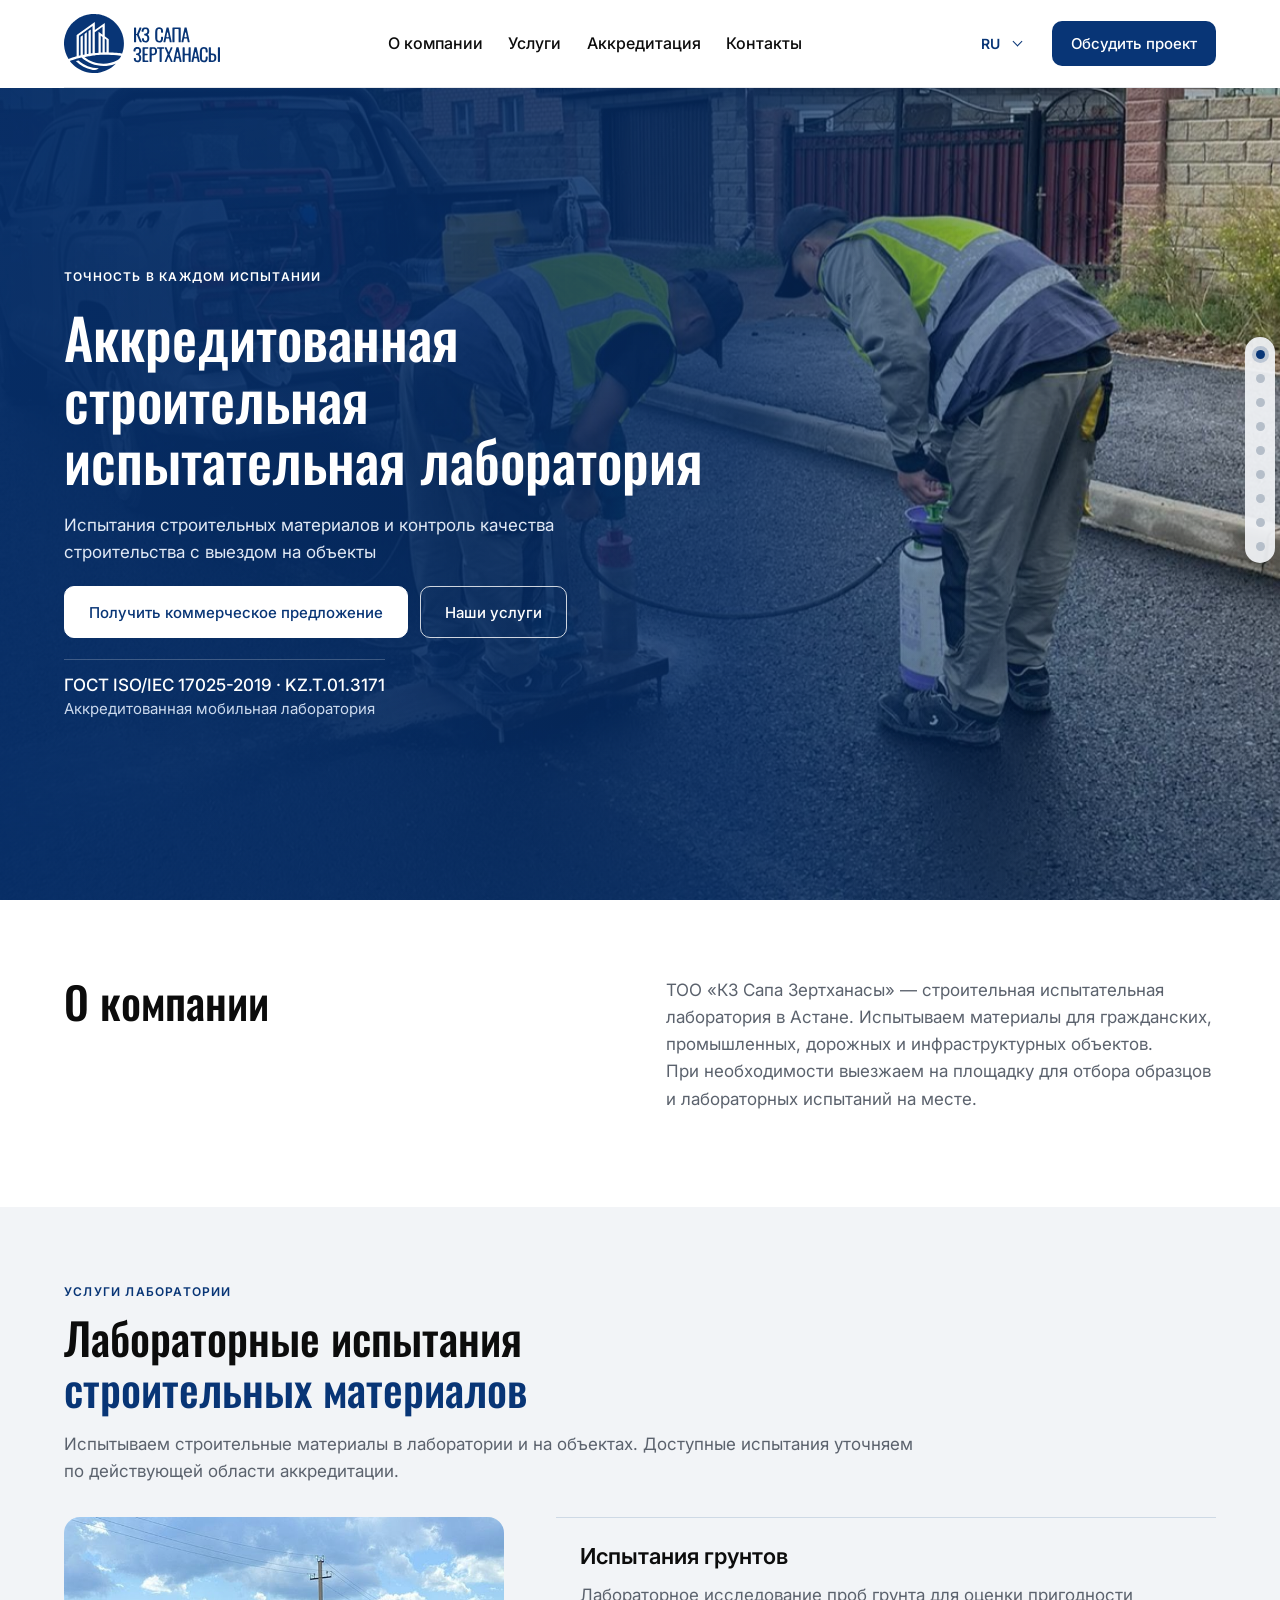
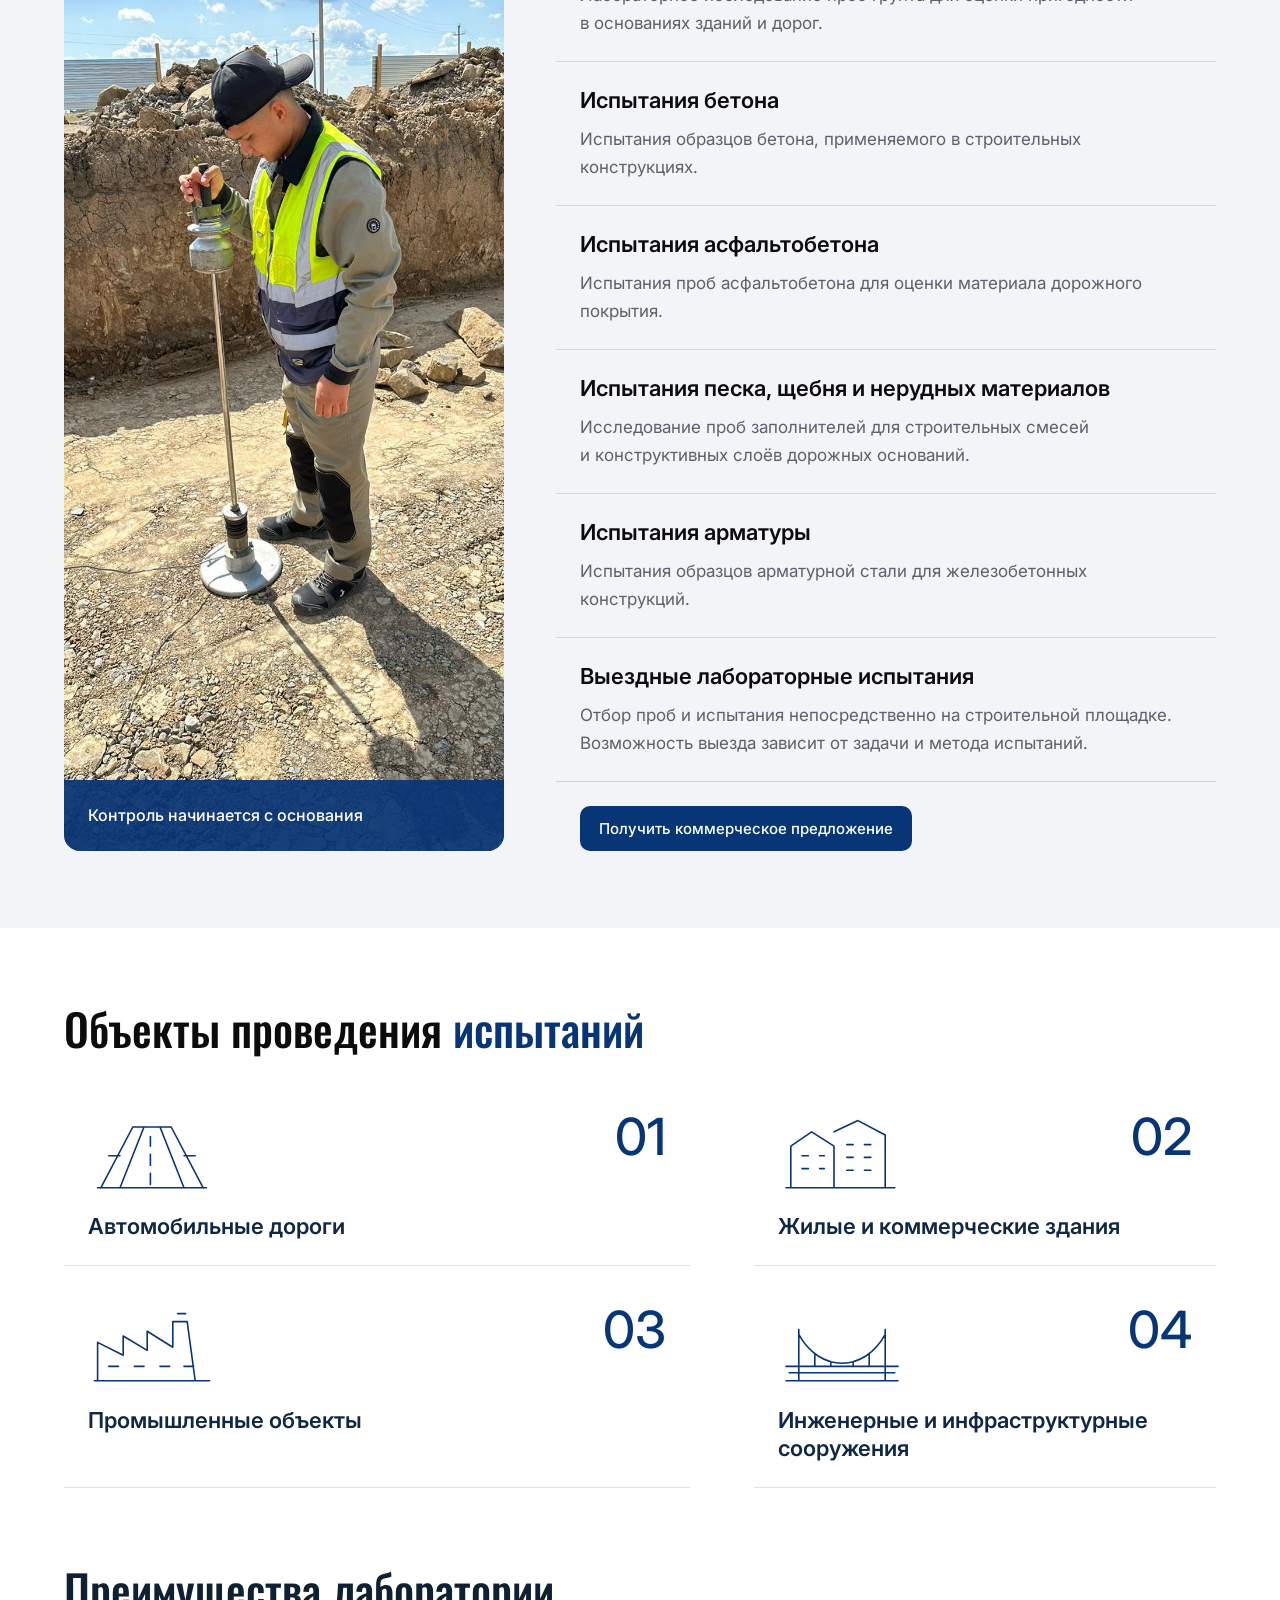
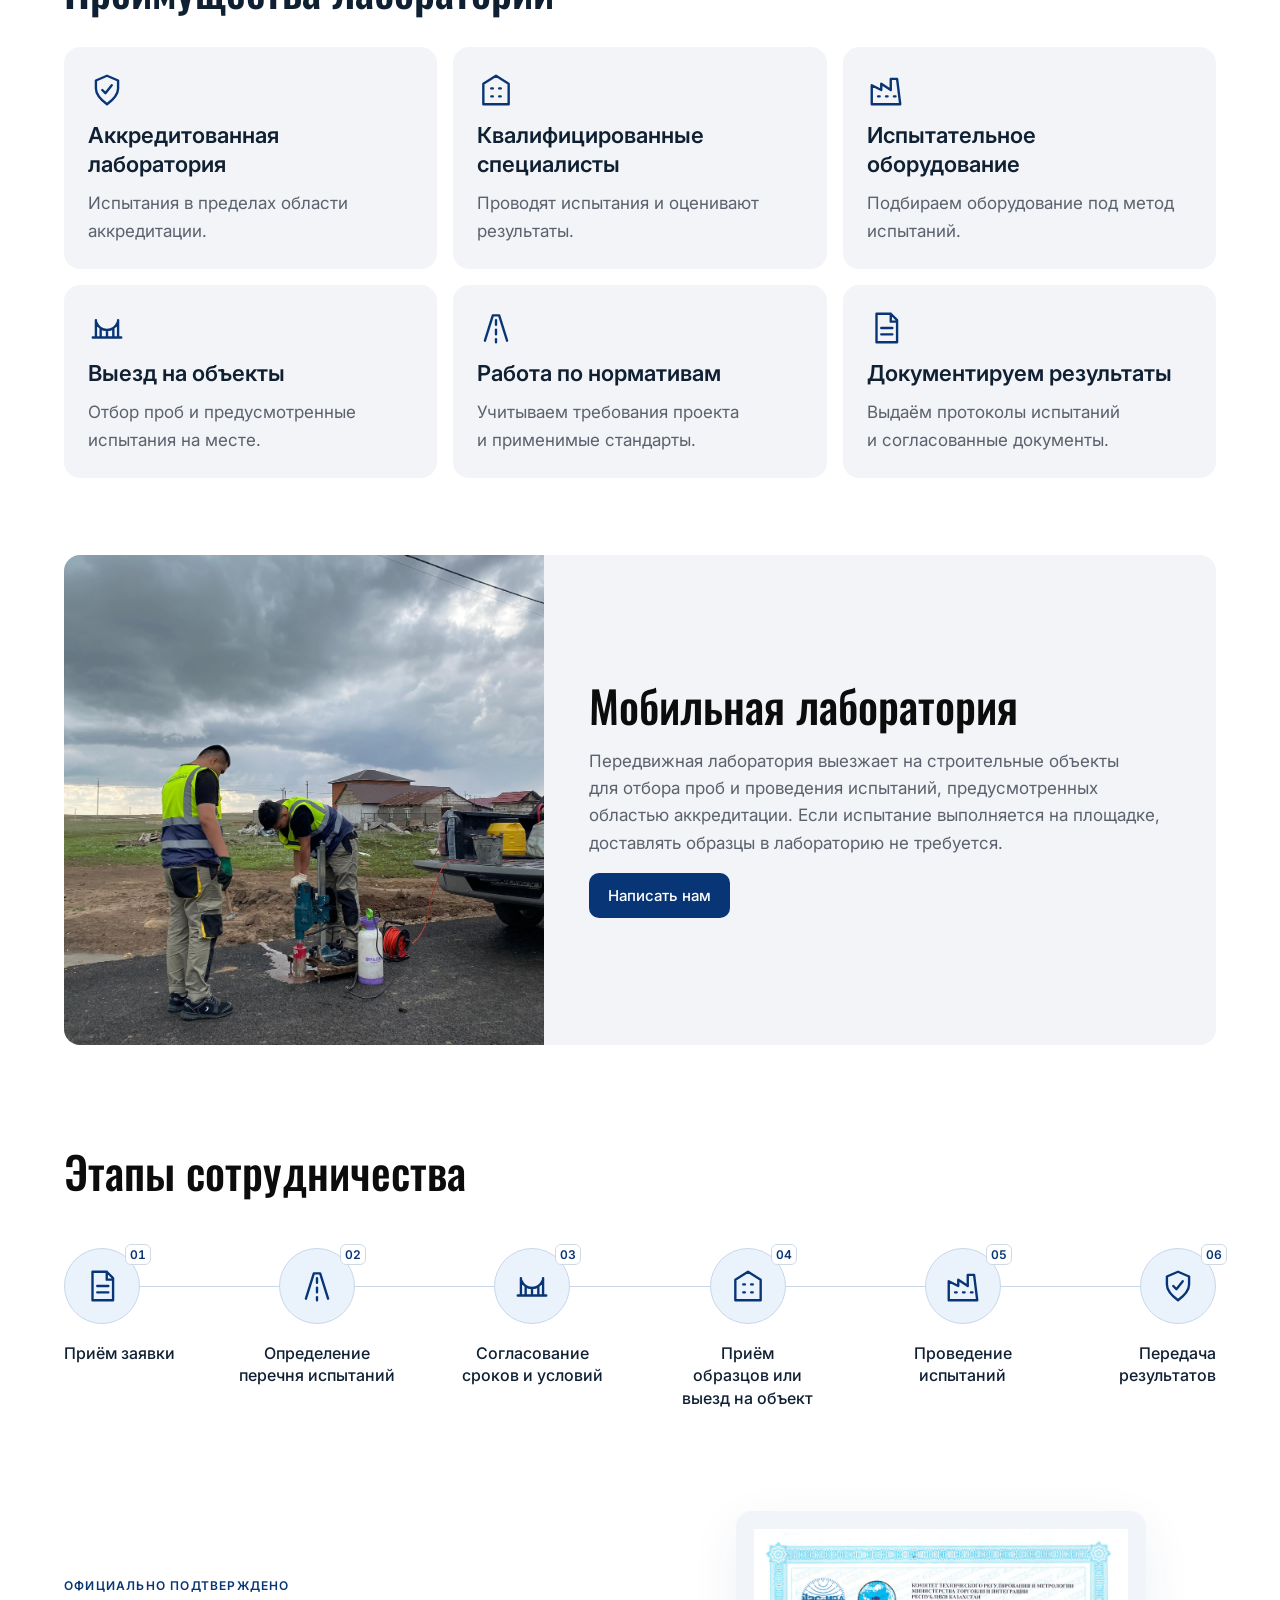
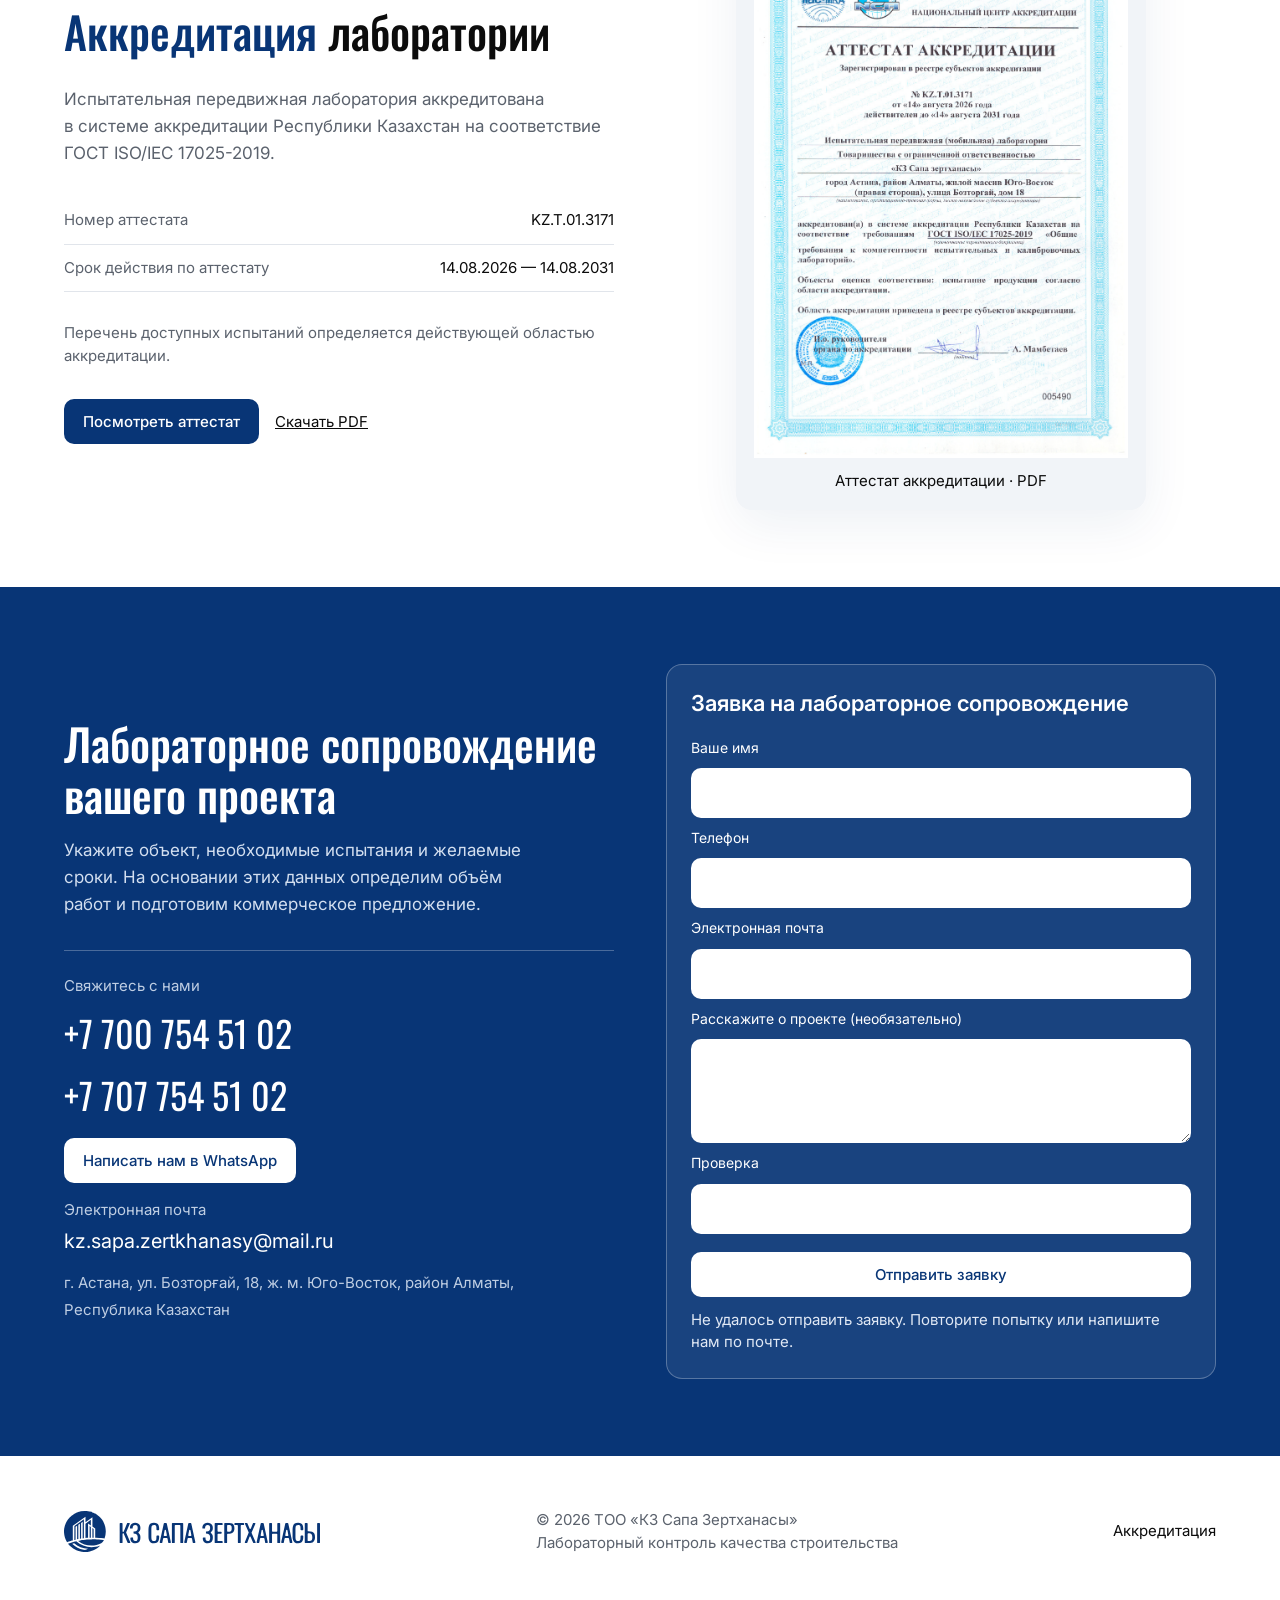
==== commit 92e68877: "Refine landing copy and certificate action spacing" ====
--- a/index.html
+++ b/index.html
@@ -1,16 +1,16 @@
 <!doctype html>
-<html lang="ru"><head><meta charset="UTF-8"><meta name="viewport" content="width=device-width, initial-scale=1"><meta name="description" content="Аккредитованная строительная испытательная лаборатория в Астане. Испытания строительных материалов, лабораторный контроль качества строительства и выезд на объекты."><link rel="canonical" href="https://kzsapazert.kz/"><meta name="theme-color" content="#083576"><title>Строительная лаборатория в Астане | КЗ Сапа Зертханасы</title><link rel="preconnect" href="https://fonts.googleapis.com"><link rel="preconnect" href="https://fonts.gstatic.com" crossorigin><link href="https://fonts.googleapis.com/css2?family=Inter:wght@400;500;600;700&family=Oswald:wght@400;500;600&family=Noto+Sans+SC:wght@400;500;600&display=swap" rel="stylesheet"><link rel="stylesheet" href="style.css"><link rel="stylesheet" href="enhance.css?v=tablet-nav"><link rel="icon" href="favicon.svg" type="image/svg+xml"><meta name="google-site-verification" content="Bo7axWLZwRJ3yQgY30qZPgOj8MfoaL3nS31i9DCmipo"><link rel="stylesheet" href="design-system.css?v=25"></head>
+<html lang="ru"><head><meta charset="UTF-8"><meta name="viewport" content="width=device-width, initial-scale=1"><meta name="description" content="Аккредитованная строительная испытательная лаборатория в Астане. Испытания строительных материалов, лабораторный контроль качества строительства и выезд на объекты."><link rel="canonical" href="https://kzsapazert.kz/"><meta name="theme-color" content="#083576"><title>Строительная лаборатория в Астане | КЗ Сапа Зертханасы</title><link rel="preconnect" href="https://fonts.googleapis.com"><link rel="preconnect" href="https://fonts.gstatic.com" crossorigin><link href="https://fonts.googleapis.com/css2?family=Inter:wght@400;500;600;700&family=Oswald:wght@400;500;600&family=Noto+Sans+SC:wght@400;500;600&display=swap" rel="stylesheet"><link rel="stylesheet" href="style.css"><link rel="stylesheet" href="enhance.css?v=tablet-nav"><link rel="icon" href="favicon.svg" type="image/svg+xml"><meta name="google-site-verification" content="Bo7axWLZwRJ3yQgY30qZPgOj8MfoaL3nS31i9DCmipo"><link rel="stylesheet" href="design-system.css?v=26"></head>
 <body><a class="skip" href="#main" data-t="skip">К содержанию</a><header><a href="#" class="brand" aria-label="КЗ Сапа Зертханасы"><img src="brand.svg" alt="КЗ Сапа Зертханасы" width="260" height="100"></a><button class="menu-toggle" type="button" aria-expanded="false" aria-controls="site-nav" aria-label="Открыть меню"><span aria-hidden="true"></span></button><nav id="site-nav" aria-label="Navigation"><a href="#about" data-t="about">О компании</a><a href="#services" data-t="services">Услуги</a><a href="#accreditation" data-t="accreditation">Аккредитация</a><a href="#contacts" data-t="contacts">Контакты</a></nav><div class="header-end"><select id="language" aria-label="Язык / Language"><option value="ru">RU</option><option value="kk">KZ</option><option value="en">EN</option><option value="zh">中文</option></select><details class="language-picker" hidden><summary aria-label="Язык / Language"><span class="language-current"></span></summary><div class="language-options"></div></details><a class="button blue-button header-cta" href="#request-form" data-t="cta">Обсудить проект</a></div></header>
 <main id="main"><section class="hero"><div class="hero-copy"><p class="eyebrow" data-t="eyebrow">ТОЧНОСТЬ В КАЖДОМ ИСПЫТАНИИ</p><h1 data-t="headline">Аккредитованная строительная испытательная лаборатория</h1><p class="lead" data-t="intro">Испытания строительных материалов и контроль качества строительства с выездом на объекты</p><div class="actions"><a class="button overview-quote" href="#request-form" data-t="quote">Получить коммерческое предложение</a><a class="button hero-services" href="#services" data-t="explore">Наши услуги</a></div><div class="hero-proof"><div><strong>ГОСТ ISO/IEC 17025-2019 · KZ.T.01.3171</strong><span data-t="proof">Аккредитованная мобильная лаборатория</span></div></div></div><div class="hero-photo"><img src="team.jpg" alt="" fetchpriority="high"><div class="photo-label"><span data-t="field">ТОЧНОСТЬ НА КАЖДОМ ЭТАПЕ</span><p data-t="fieldText">В лаборатории<br>На вашем объекте</p></div></div></section>
 <section class="intro-section wrap" id="about"><div class="two-col"><h2 data-t="aboutTitle">Прочная основа<br>вашего проекта</h2><div><p class="large" data-t="aboutText">ТОО «КЗ Сапа Зертханасы» — строительная испытательная лаборатория в Астане. Испытываем материалы для гражданских, промышленных, дорожных и инфраструктурных объектов. При необходимости выезжаем на площадку для отбора образцов и лабораторных испытаний на месте.</p></div></div></section>
 <section class="services-section" id="services"><div class="wrap"><div class="section-head"><div><p class="eyebrow blue" data-t="serviceLabel">УСЛУГИ ЛАБОРАТОРИИ</p><h2 data-t="serviceTitle">Испытания материалов<br><span class="stage-accent">и контроль строительных работ</span></h2></div><p data-t="serviceIntro">Проверяем строительные материалы до начала работ, следим за соблюдением технологии на стройке и оформляем результаты испытаний в официальных протоколах.</p></div><div class="service-layout"><div class="service-image"><img src="soil.jpg" loading="lazy" alt="Испытания основания на строительном объекте" data-alt="soilAlt"><p data-t="serviceCaption">Контроль начинается с основания</p></div><div><div class="service-list" id="service-list"></div><a class="button blue-button service-quote" href="#request-form" data-t="quote">Получить коммерческое предложение</a></div></div></div></section>
-<section class="wrap project-types" id="objects"><h2 data-t="objectsTitle">На каких объектах проводим <span class="stage-accent">испытания</span></h2><div class="object-grid"></div></section><section class="wrap benefits" id="competence"><h2 data-t="whyTitle">Компетентность в деталях<br>Уверенность в результате</h2><div class="benefit-grid" id="benefits"></div></section>
-<section class="field-section" id="mobile-lab"><img src="testing.jpg" alt="" loading="lazy"><div><h2 data-t="mobileTitle">Мобильная лаборатория</h2><p data-t="mobileText">Выезжаем на строительные объекты, отбираем образцы и проводим предусмотренные испытания на месте. Это позволяет оперативно контролировать качество материалов и сопровождать строительные работы. Если испытания можно выполнить на площадке, доставлять образцы в лабораторию не требуется.</p><a class="button white" href="#request-form" data-t="writeUs">Написать нам</a></div></section>
-<section class="wrap work-process" id="process"><h2 data-t="processTitle">Как мы работаем</h2><ol class="process-grid"></ol></section><section class="wrap accreditation" id="accreditation"><div><p class="eyebrow blue" data-t="official">ОФИЦИАЛЬНО ПОДТВЕРЖДЕНО</p><h2 data-t="accTitle">Точность<br>Компетентность<br><span class="stage-accent">Аккредитация</span></h2><p data-t="accText">Испытательная передвижная лаборатория аккредитована в системе аккредитации Республики Казахстан на соответствие ГОСТ ISO/IEC 17025-2019.</p><dl><div><dt data-t="number">Номер аттестата</dt><dd>KZ.T.01.3171</dd></div><div><dt data-t="valid">Срок действия по аттестату</dt><dd>14.08.2026 — 14.08.2031</dd></div></dl><p class="small" data-t="scope">Испытания проводятся в соответствии с областью аккредитации. Состав испытаний для вашего проекта уточните у специалистов.</p><div class="actions"><a class="button blue-button" href="accreditation.pdf" target="_blank" rel="noopener" data-t="view">Посмотреть аттестат</a><a class="download" href="accreditation.pdf" download data-t="download">Скачать PDF</a></div></div><a class="certificate" href="accreditation.pdf" target="_blank" rel="noopener" aria-label="Открыть аттестат PDF"><img src="certificate.png" alt="Аттестат аккредитации KZ.T.01.3171" loading="lazy"><span data-t="certificateCaption">Аттестат аккредитации · PDF</span></a></section>
-<section id="contacts" class="contact-section"><div class="wrap"><div class="two-col"><div><h2 data-t="contactTitle">Ваш проект<br>Наш контроль качества</h2><p data-t="contactText">Расскажите об объекте, необходимых испытаниях и сроках. Поможем определить объем лабораторного сопровождения.</p><div class="contact-details"><span data-t="call">Свяжитесь с нами</span><a href="tel:+77007545102">+7 700 754 51 02</a><a href="tel:+77077545102">+7 707 754 51 02</a><a class="button white contact-cta" href="https://wa.me/77007545102" target="_blank" rel="noopener" data-t="whatsapp">Написать нам в WhatsApp</a><span data-t="write">Напишите о проекте</span><a class="email" href="mailto:kz.sapa.zertkhanasy@mail.ru">kz.sapa.zertkhanasy@mail.ru</a><address class="contact-address"><span data-t="addressStreet">г. Астана, ул. Бозторғай, 18, ж. м. Юго-Восток, район Алматы, Республика Казахстан</span></address></div></div><div class="contact-form-column"><form id="request-form"><h3 id="request-heading">Заявка на лабораторное сопровождение</h3>
+<section class="wrap project-types" id="objects"><h2 data-t="objectsTitle">Объекты проведения <span class="stage-accent">испытаний</span></h2><div class="object-grid"></div></section><section class="wrap benefits" id="competence"><h2 data-t="whyTitle">Преимущества лаборатории</h2><div class="benefit-grid" id="benefits"></div></section>
+<section class="field-section" id="mobile-lab"><img src="testing.jpg" alt="" loading="lazy"><div><h2 data-t="mobileTitle">Мобильная лаборатория</h2><p data-t="mobileText">Передвижная лаборатория выезжает на строительные объекты для отбора проб и проведения испытаний, предусмотренных областью аккредитации. Если испытание выполняется на площадке, доставлять образцы в лабораторию не требуется.</p><a class="button white" href="#request-form" data-t="writeUs">Написать нам</a></div></section>
+<section class="wrap work-process" id="process"><h2 data-t="processTitle">Этапы сотрудничества</h2><ol class="process-grid"></ol></section><section class="wrap accreditation" id="accreditation"><div><p class="eyebrow blue" data-t="official">ОФИЦИАЛЬНО ПОДТВЕРЖДЕНО</p><h2 data-t="accTitle"><span class="stage-accent">Аккредитация</span> лаборатории</h2><p data-t="accText">Испытательная передвижная лаборатория аккредитована в системе аккредитации Республики Казахстан на соответствие ГОСТ ISO/IEC 17025-2019.</p><dl><div><dt data-t="number">Номер аттестата</dt><dd>KZ.T.01.3171</dd></div><div><dt data-t="valid">Срок действия по аттестату</dt><dd>14.08.2026 — 14.08.2031</dd></div></dl><p class="small" data-t="scope">Перечень доступных испытаний определяется действующей областью аккредитации.</p><div class="actions"><a class="button blue-button" href="accreditation.pdf" target="_blank" rel="noopener" data-t="view">Посмотреть аттестат</a><a class="download" href="accreditation.pdf" download data-t="download">Скачать PDF</a></div></div><a class="certificate" href="accreditation.pdf" target="_blank" rel="noopener" aria-label="Открыть аттестат PDF"><img src="certificate.png" alt="Аттестат аккредитации KZ.T.01.3171" loading="lazy"><span data-t="certificateCaption">Аттестат аккредитации · PDF</span></a></section>
+<section id="contacts" class="contact-section"><div class="wrap"><div class="two-col"><div><h2 data-t="contactTitle">Лабораторное сопровождение вашего проекта</h2><p data-t="contactText">Укажите объект, необходимые испытания и желаемые сроки. На основании этих данных определим объём работ и подготовим коммерческое предложение.</p><div class="contact-details"><span data-t="call">Свяжитесь с нами</span><a href="tel:+77007545102">+7 700 754 51 02</a><a href="tel:+77077545102">+7 707 754 51 02</a><a class="button white contact-cta" href="https://wa.me/77007545102" target="_blank" rel="noopener" data-t="whatsapp">Написать нам в WhatsApp</a><span data-t="write">Электронная почта</span><a class="email" href="mailto:kz.sapa.zertkhanasy@mail.ru">kz.sapa.zertkhanasy@mail.ru</a><address class="contact-address"><span data-t="addressStreet">г. Астана, ул. Бозторғай, 18, ж. м. Юго-Восток, район Алматы, Республика Казахстан</span></address></div></div><div class="contact-form-column"><form id="request-form"><h3 id="request-heading">Заявка на лабораторное сопровождение</h3>
   <label for="request-name">Ваше имя</label><input id="request-name" name="name" autocomplete="name" required maxlength="100">
   <label for="request-contact">Телефон</label><input id="request-contact" name="phone" type="tel" autocomplete="tel" required maxlength="50"><label for="request-email">Электронная почта</label><input id="request-email" name="email" type="email" autocomplete="email" required maxlength="150">
   <label for="request-project">Расскажите о проекте</label><textarea id="request-project" name="project" maxlength="1000" rows="3"></textarea>
   <label id="request-check-label" for="request-check">Проверка</label><input id="request-check" inputmode="numeric" autocomplete="off" required maxlength="2" name="check"><button class="button white" type="submit" aria-describedby="request-help">Отправить заявку</button>
   <p id="request-help" role="status"></p></form></div></div></div></section></main><dialog id="certificate-gallery" aria-labelledby="gallery-title"><div class="gallery-head"><h3 id="gallery-title">Аттестат аккредитации</h3><button type="button" class="gallery-close">×</button></div><img src="certificate-page-1.webp" alt=""><div class="gallery-controls"><button type="button" class="gallery-prev">‹</button><output aria-live="polite"></output><button type="button" class="gallery-next">›</button></div></dialog><dialog id="project-dialog" aria-labelledby="request-heading"><button class="project-close" type="button" aria-label="Закрыть">×</button></dialog><dialog id="request-success" aria-labelledby="success-title"><div class="success-mark" aria-hidden="true"></div><h3 id="success-title">Заявка отправлена</h3><form method="dialog"><button class="button blue-button">Закрыть</button></form></dialog>
-<footer class="wrap"><a href="#" class="brand"><img src="footer-logo.svg" alt="КЗ Сапа Зертханасы" width="208" height="34"></a><p data-t="footer">© 2026 ТОО «КЗ Сапа Зертханасы»<br>Лабораторный контроль качества строительства</p><a href="#accreditation" data-t="accreditation">Аккредитация</a></footer><script src="app.js?v=certificate-caption"></script><script src="overview.js?v=service-list"></script><script src="enhance.js?v=service-list"></script></body></html>
+<footer class="wrap"><a href="#" class="brand"><img src="footer-logo.svg" alt="КЗ Сапа Зертханасы" width="208" height="34"></a><p data-t="footer">© 2026 ТОО «КЗ Сапа Зертханасы»<br>Лабораторный контроль качества строительства</p><a href="#accreditation" data-t="accreditation">Аккредитация</a></footer><script src="app.js?v=editorial"></script><script src="overview.js?v=editorial"></script><script src="enhance.js?v=service-list"></script></body></html>
--- a/design-system.css
+++ b/design-system.css
@@ -75,7 +75,10 @@
 .certificate, .field-section, .service-image, #request-form, #project-dialog, #request-success { border-radius: var(--radius-panel); }
 .services-section .section-head > p { margin-top: var(--heading-gap); }
 
-.hero .actions, .accreditation .actions { gap: 12px; }
+.hero .actions { gap: 12px; }
+.accreditation [data-t="scope"] { margin-bottom: 0; }
+.accreditation .actions { margin-top: 32px; gap: 16px; align-items: center; }
+.accreditation .actions .download { display: inline-flex; min-height: 44px; align-items: center; }
 .hero-copy {
   display: grid;
   justify-items: start;
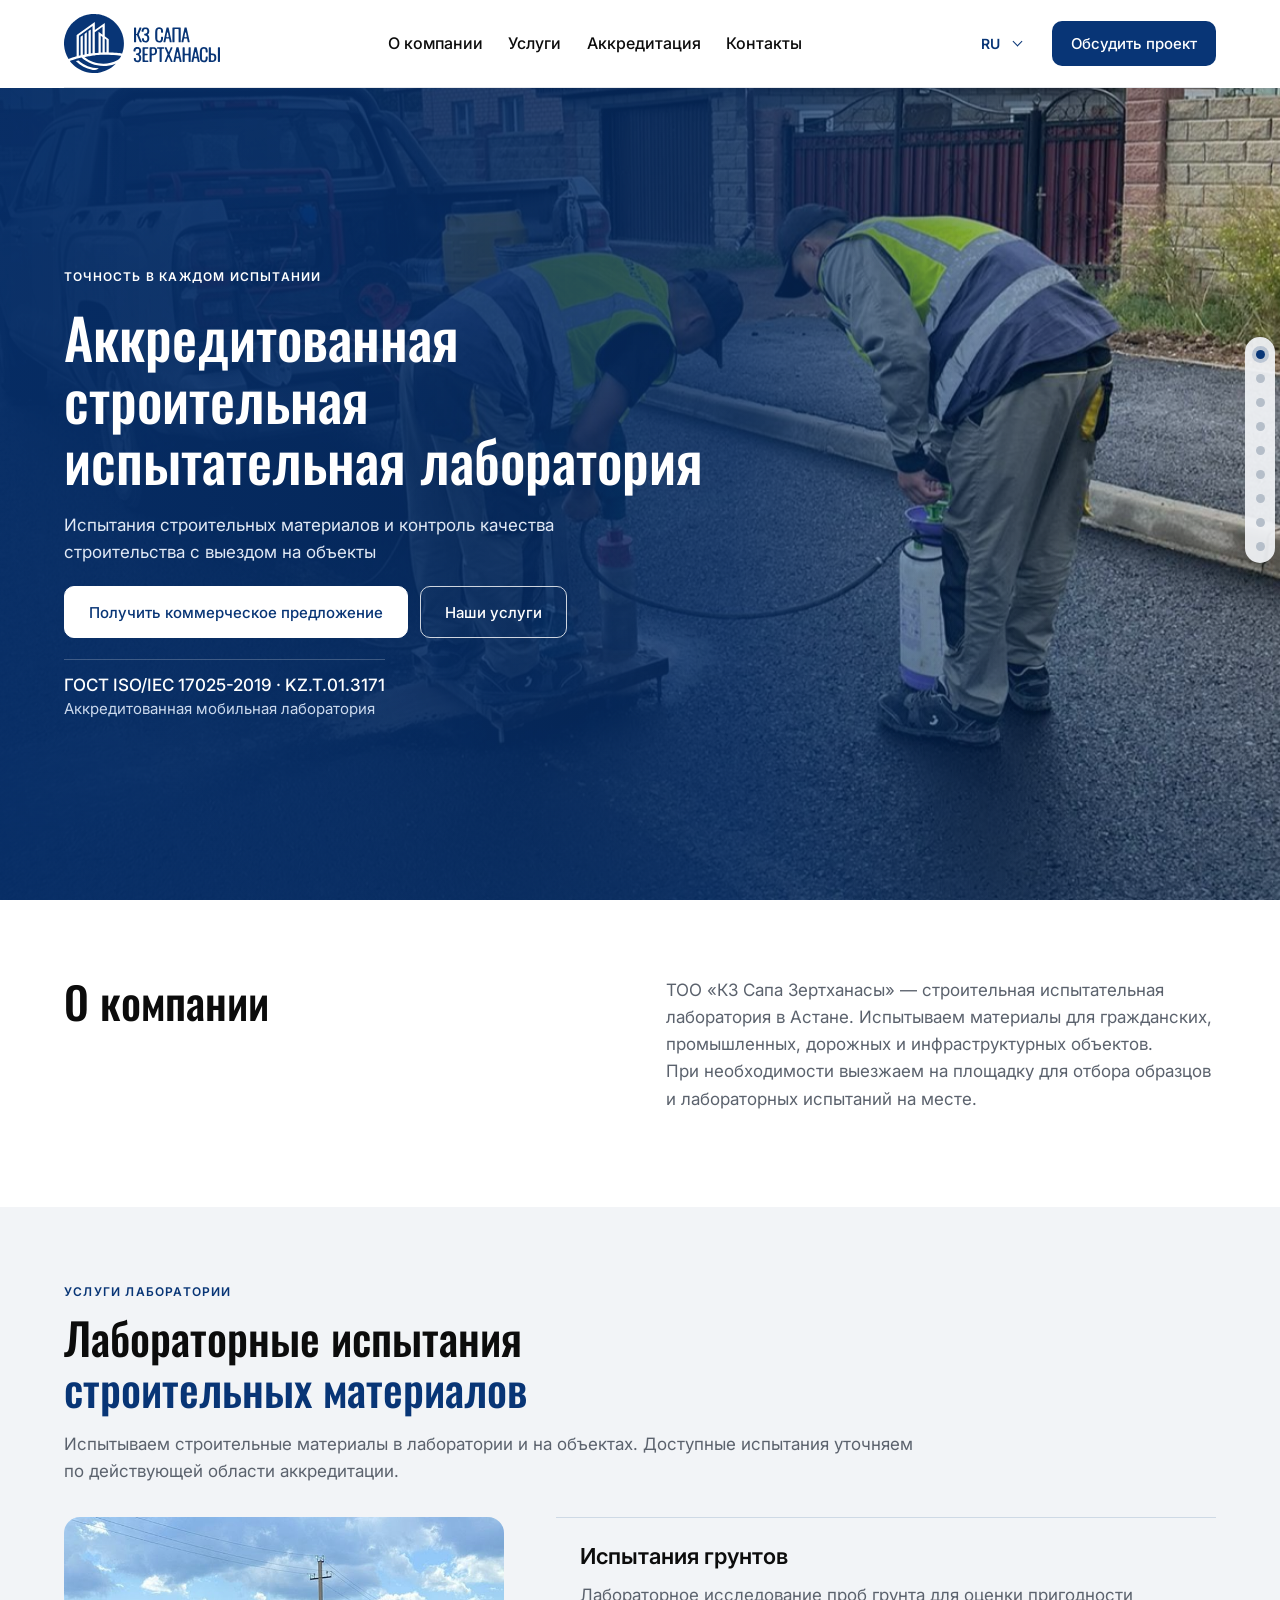
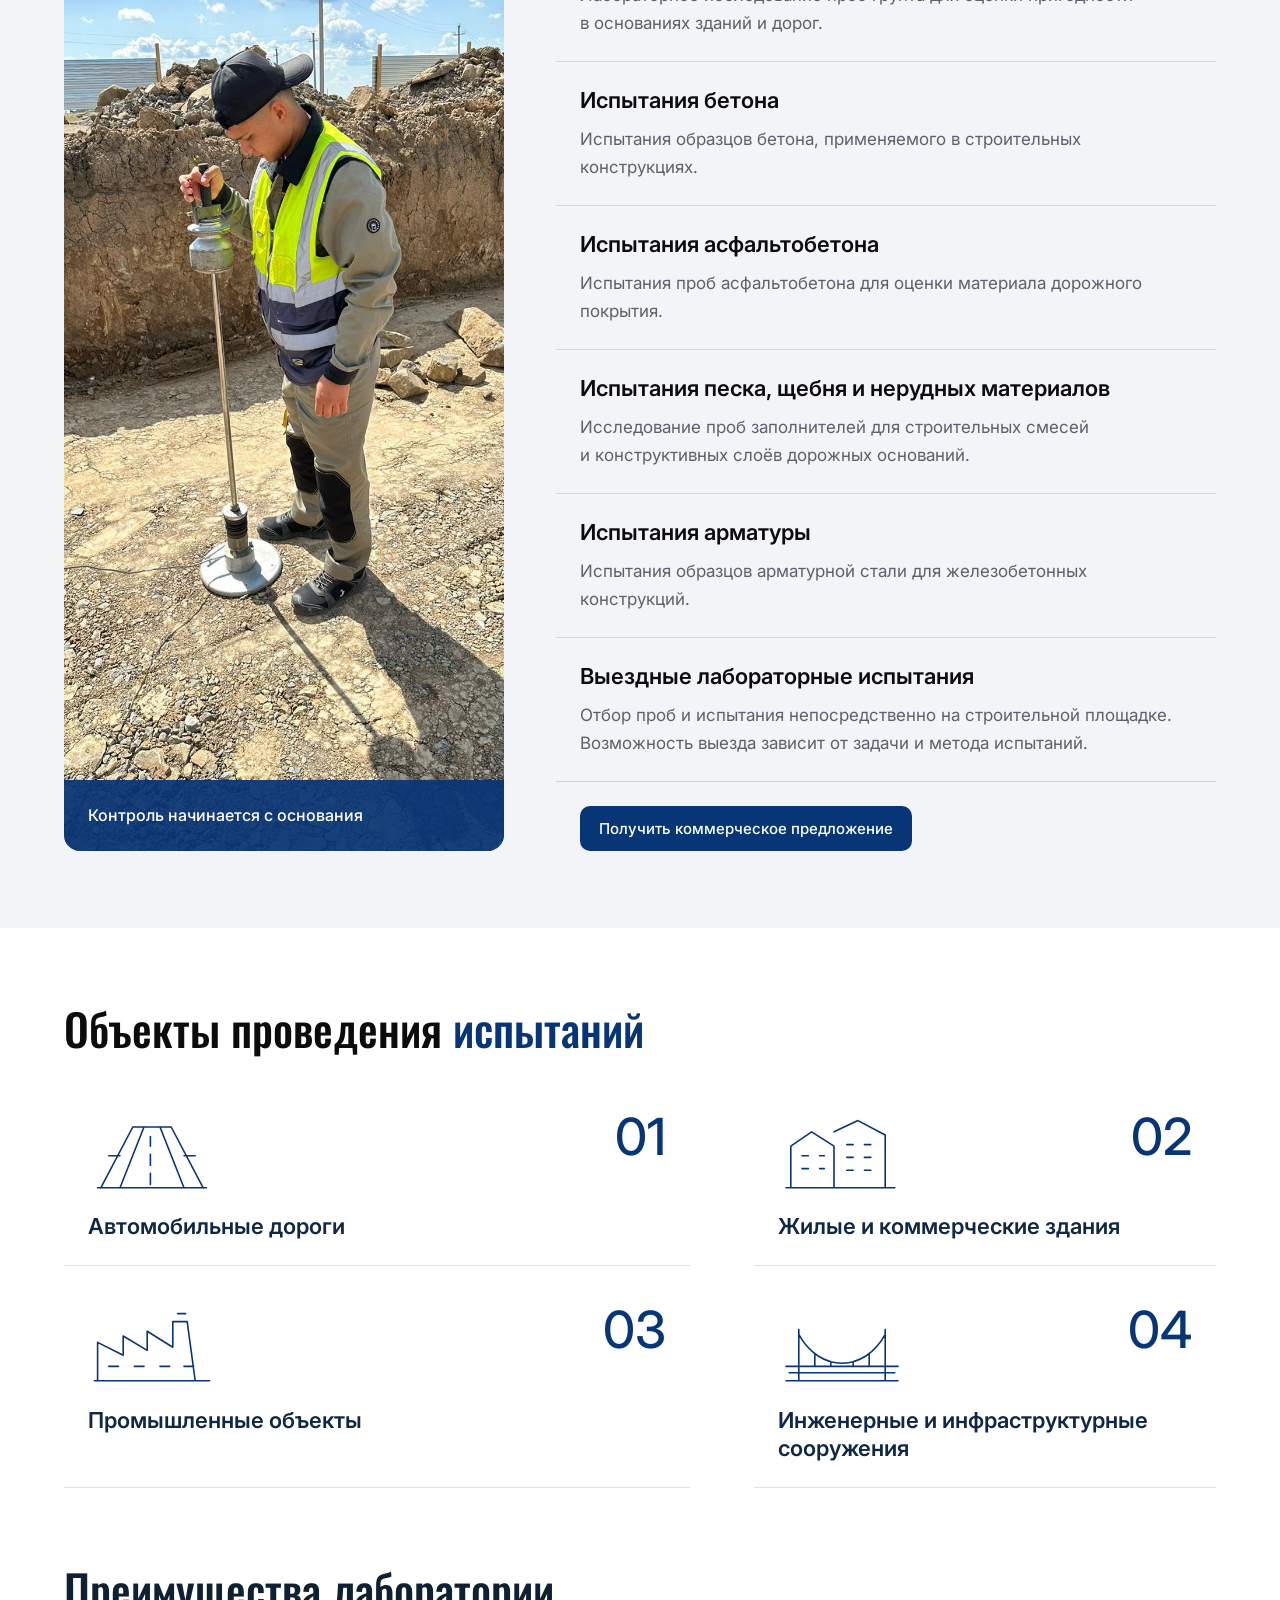
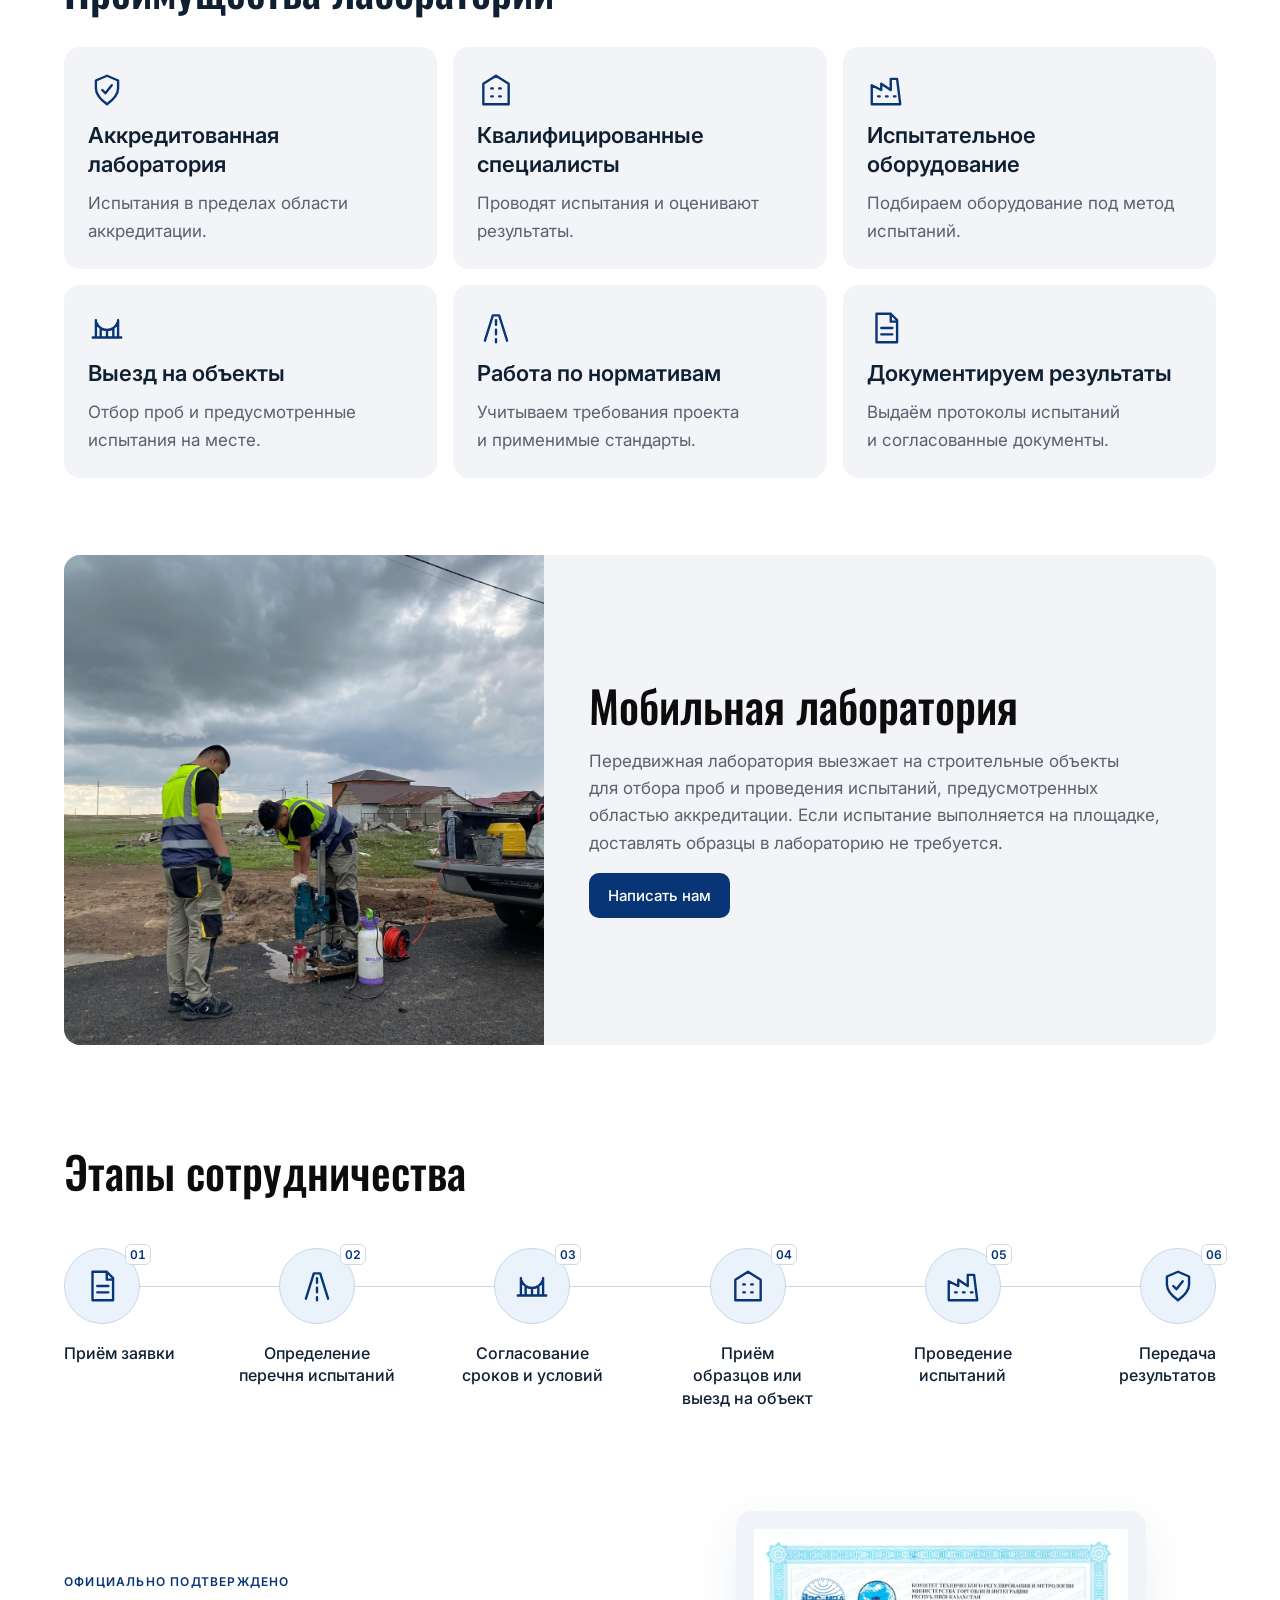
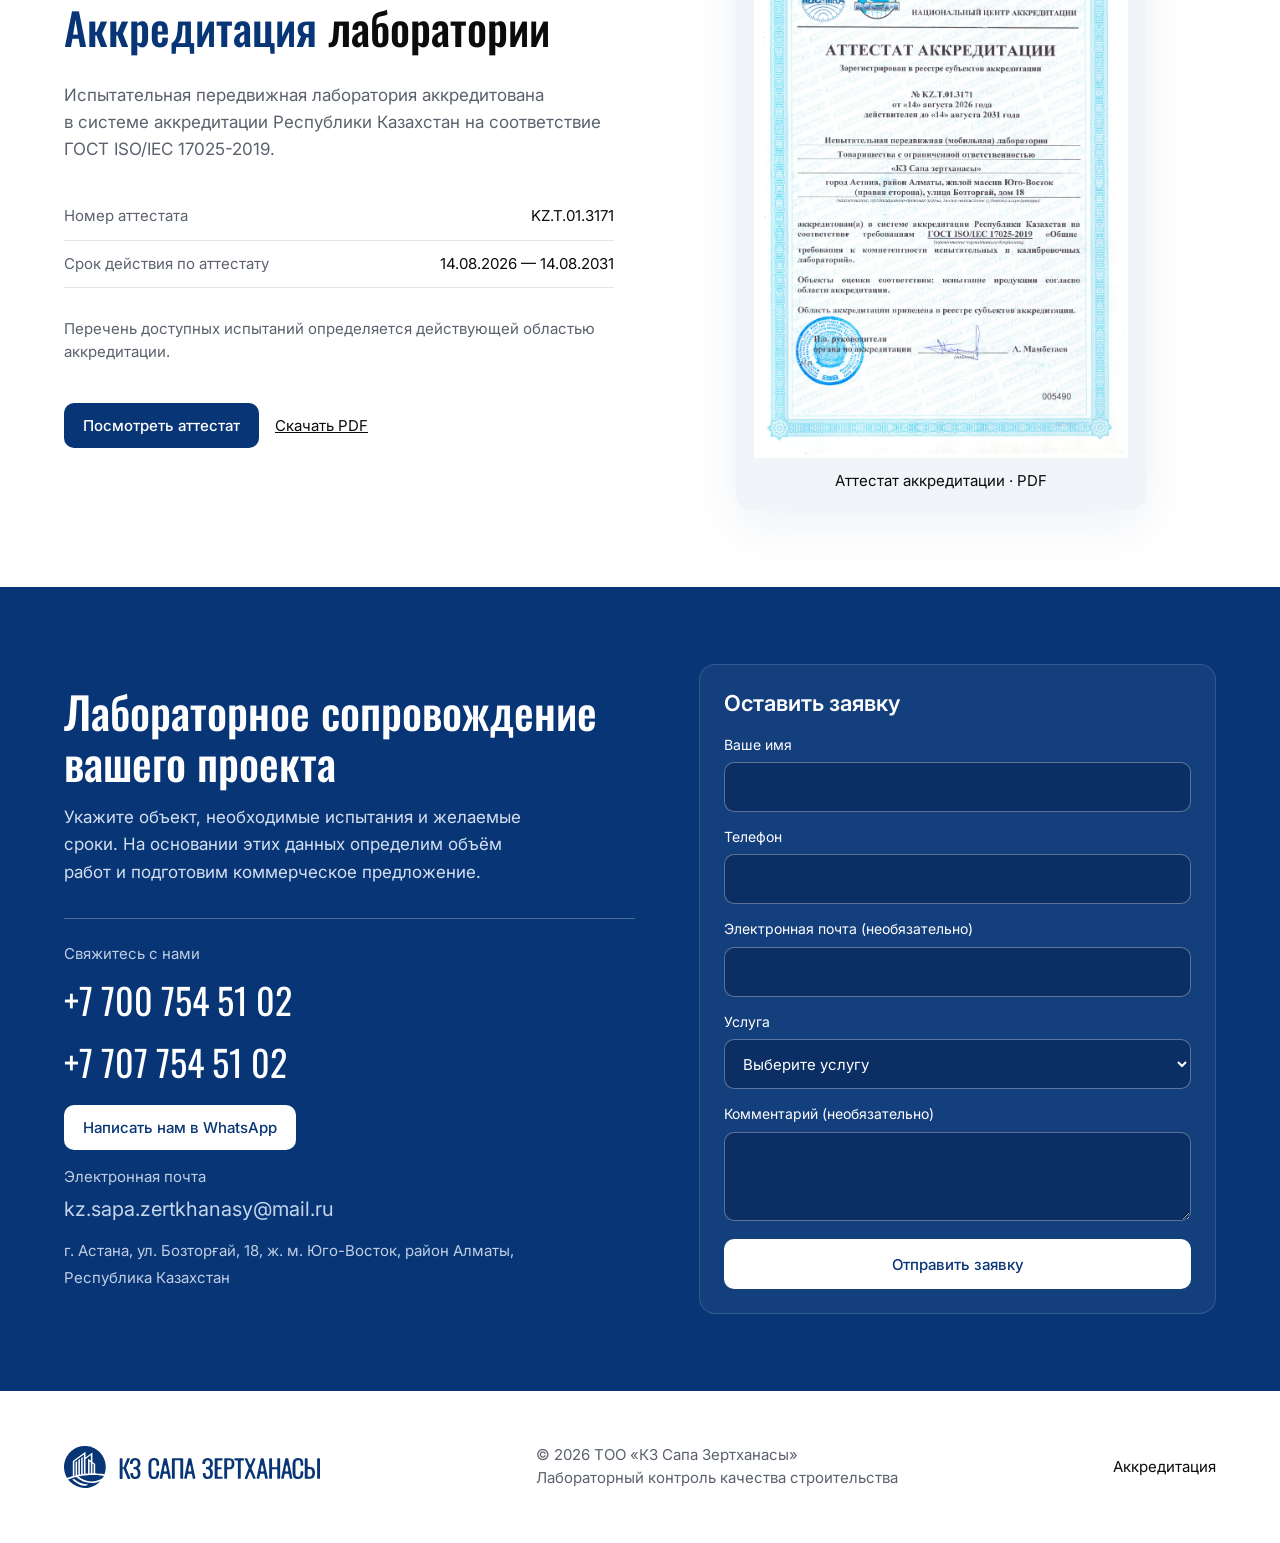
==== commit 49cb6c01: "Streamline contact form and adjust certificate spacing" ====
--- a/index.html
+++ b/index.html
@@ -1,5 +1,5 @@
 <!doctype html>
-<html lang="ru"><head><meta charset="UTF-8"><meta name="viewport" content="width=device-width, initial-scale=1"><meta name="description" content="Аккредитованная строительная испытательная лаборатория в Астане. Испытания строительных материалов, лабораторный контроль качества строительства и выезд на объекты."><link rel="canonical" href="https://kzsapazert.kz/"><meta name="theme-color" content="#083576"><title>Строительная лаборатория в Астане | КЗ Сапа Зертханасы</title><link rel="preconnect" href="https://fonts.googleapis.com"><link rel="preconnect" href="https://fonts.gstatic.com" crossorigin><link href="https://fonts.googleapis.com/css2?family=Inter:wght@400;500;600;700&family=Oswald:wght@400;500;600&family=Noto+Sans+SC:wght@400;500;600&display=swap" rel="stylesheet"><link rel="stylesheet" href="style.css"><link rel="stylesheet" href="enhance.css?v=tablet-nav"><link rel="icon" href="favicon.svg" type="image/svg+xml"><meta name="google-site-verification" content="Bo7axWLZwRJ3yQgY30qZPgOj8MfoaL3nS31i9DCmipo"><link rel="stylesheet" href="design-system.css?v=26"></head>
+<html lang="ru"><head><meta charset="UTF-8"><meta name="viewport" content="width=device-width, initial-scale=1"><meta name="description" content="Аккредитованная строительная испытательная лаборатория в Астане. Испытания строительных материалов, лабораторный контроль качества строительства и выезд на объекты."><link rel="canonical" href="https://kzsapazert.kz/"><meta name="theme-color" content="#083576"><title>Строительная лаборатория в Астане | КЗ Сапа Зертханасы</title><link rel="preconnect" href="https://fonts.googleapis.com"><link rel="preconnect" href="https://fonts.gstatic.com" crossorigin><link href="https://fonts.googleapis.com/css2?family=Inter:wght@400;500;600;700&family=Oswald:wght@400;500;600&family=Noto+Sans+SC:wght@400;500;600&display=swap" rel="stylesheet"><link rel="stylesheet" href="style.css"><link rel="stylesheet" href="enhance.css?v=tablet-nav"><link rel="icon" href="favicon.svg" type="image/svg+xml"><meta name="google-site-verification" content="Bo7axWLZwRJ3yQgY30qZPgOj8MfoaL3nS31i9DCmipo"><link rel="stylesheet" href="design-system.css?v=27"></head>
 <body><a class="skip" href="#main" data-t="skip">К содержанию</a><header><a href="#" class="brand" aria-label="КЗ Сапа Зертханасы"><img src="brand.svg" alt="КЗ Сапа Зертханасы" width="260" height="100"></a><button class="menu-toggle" type="button" aria-expanded="false" aria-controls="site-nav" aria-label="Открыть меню"><span aria-hidden="true"></span></button><nav id="site-nav" aria-label="Navigation"><a href="#about" data-t="about">О компании</a><a href="#services" data-t="services">Услуги</a><a href="#accreditation" data-t="accreditation">Аккредитация</a><a href="#contacts" data-t="contacts">Контакты</a></nav><div class="header-end"><select id="language" aria-label="Язык / Language"><option value="ru">RU</option><option value="kk">KZ</option><option value="en">EN</option><option value="zh">中文</option></select><details class="language-picker" hidden><summary aria-label="Язык / Language"><span class="language-current"></span></summary><div class="language-options"></div></details><a class="button blue-button header-cta" href="#request-form" data-t="cta">Обсудить проект</a></div></header>
 <main id="main"><section class="hero"><div class="hero-copy"><p class="eyebrow" data-t="eyebrow">ТОЧНОСТЬ В КАЖДОМ ИСПЫТАНИИ</p><h1 data-t="headline">Аккредитованная строительная испытательная лаборатория</h1><p class="lead" data-t="intro">Испытания строительных материалов и контроль качества строительства с выездом на объекты</p><div class="actions"><a class="button overview-quote" href="#request-form" data-t="quote">Получить коммерческое предложение</a><a class="button hero-services" href="#services" data-t="explore">Наши услуги</a></div><div class="hero-proof"><div><strong>ГОСТ ISO/IEC 17025-2019 · KZ.T.01.3171</strong><span data-t="proof">Аккредитованная мобильная лаборатория</span></div></div></div><div class="hero-photo"><img src="team.jpg" alt="" fetchpriority="high"><div class="photo-label"><span data-t="field">ТОЧНОСТЬ НА КАЖДОМ ЭТАПЕ</span><p data-t="fieldText">В лаборатории<br>На вашем объекте</p></div></div></section>
 <section class="intro-section wrap" id="about"><div class="two-col"><h2 data-t="aboutTitle">Прочная основа<br>вашего проекта</h2><div><p class="large" data-t="aboutText">ТОО «КЗ Сапа Зертханасы» — строительная испытательная лаборатория в Астане. Испытываем материалы для гражданских, промышленных, дорожных и инфраструктурных объектов. При необходимости выезжаем на площадку для отбора образцов и лабораторных испытаний на месте.</p></div></div></section>
@@ -7,10 +7,14 @@
 <section class="wrap project-types" id="objects"><h2 data-t="objectsTitle">Объекты проведения <span class="stage-accent">испытаний</span></h2><div class="object-grid"></div></section><section class="wrap benefits" id="competence"><h2 data-t="whyTitle">Преимущества лаборатории</h2><div class="benefit-grid" id="benefits"></div></section>
 <section class="field-section" id="mobile-lab"><img src="testing.jpg" alt="" loading="lazy"><div><h2 data-t="mobileTitle">Мобильная лаборатория</h2><p data-t="mobileText">Передвижная лаборатория выезжает на строительные объекты для отбора проб и проведения испытаний, предусмотренных областью аккредитации. Если испытание выполняется на площадке, доставлять образцы в лабораторию не требуется.</p><a class="button white" href="#request-form" data-t="writeUs">Написать нам</a></div></section>
 <section class="wrap work-process" id="process"><h2 data-t="processTitle">Этапы сотрудничества</h2><ol class="process-grid"></ol></section><section class="wrap accreditation" id="accreditation"><div><p class="eyebrow blue" data-t="official">ОФИЦИАЛЬНО ПОДТВЕРЖДЕНО</p><h2 data-t="accTitle"><span class="stage-accent">Аккредитация</span> лаборатории</h2><p data-t="accText">Испытательная передвижная лаборатория аккредитована в системе аккредитации Республики Казахстан на соответствие ГОСТ ISO/IEC 17025-2019.</p><dl><div><dt data-t="number">Номер аттестата</dt><dd>KZ.T.01.3171</dd></div><div><dt data-t="valid">Срок действия по аттестату</dt><dd>14.08.2026 — 14.08.2031</dd></div></dl><p class="small" data-t="scope">Перечень доступных испытаний определяется действующей областью аккредитации.</p><div class="actions"><a class="button blue-button" href="accreditation.pdf" target="_blank" rel="noopener" data-t="view">Посмотреть аттестат</a><a class="download" href="accreditation.pdf" download data-t="download">Скачать PDF</a></div></div><a class="certificate" href="accreditation.pdf" target="_blank" rel="noopener" aria-label="Открыть аттестат PDF"><img src="certificate.png" alt="Аттестат аккредитации KZ.T.01.3171" loading="lazy"><span data-t="certificateCaption">Аттестат аккредитации · PDF</span></a></section>
-<section id="contacts" class="contact-section"><div class="wrap"><div class="two-col"><div><h2 data-t="contactTitle">Лабораторное сопровождение вашего проекта</h2><p data-t="contactText">Укажите объект, необходимые испытания и желаемые сроки. На основании этих данных определим объём работ и подготовим коммерческое предложение.</p><div class="contact-details"><span data-t="call">Свяжитесь с нами</span><a href="tel:+77007545102">+7 700 754 51 02</a><a href="tel:+77077545102">+7 707 754 51 02</a><a class="button white contact-cta" href="https://wa.me/77007545102" target="_blank" rel="noopener" data-t="whatsapp">Написать нам в WhatsApp</a><span data-t="write">Электронная почта</span><a class="email" href="mailto:kz.sapa.zertkhanasy@mail.ru">kz.sapa.zertkhanasy@mail.ru</a><address class="contact-address"><span data-t="addressStreet">г. Астана, ул. Бозторғай, 18, ж. м. Юго-Восток, район Алматы, Республика Казахстан</span></address></div></div><div class="contact-form-column"><form id="request-form"><h3 id="request-heading">Заявка на лабораторное сопровождение</h3>
-  <label for="request-name">Ваше имя</label><input id="request-name" name="name" autocomplete="name" required maxlength="100">
-  <label for="request-contact">Телефон</label><input id="request-contact" name="phone" type="tel" autocomplete="tel" required maxlength="50"><label for="request-email">Электронная почта</label><input id="request-email" name="email" type="email" autocomplete="email" required maxlength="150">
-  <label for="request-project">Расскажите о проекте</label><textarea id="request-project" name="project" maxlength="1000" rows="3"></textarea>
-  <label id="request-check-label" for="request-check">Проверка</label><input id="request-check" inputmode="numeric" autocomplete="off" required maxlength="2" name="check"><button class="button white" type="submit" aria-describedby="request-help">Отправить заявку</button>
+<section id="contacts" class="contact-section"><div class="wrap"><div class="two-col"><div><h2 data-t="contactTitle">Лабораторное сопровождение вашего проекта</h2><p data-t="contactText">Укажите объект, необходимые испытания и желаемые сроки. На основании этих данных определим объём работ и подготовим коммерческое предложение.</p><div class="contact-details"><span data-t="call">Свяжитесь с нами</span><a href="tel:+77007545102">+7 700 754 51 02</a><a href="tel:+77077545102">+7 707 754 51 02</a><a class="button white contact-cta" href="https://wa.me/77007545102" target="_blank" rel="noopener" data-t="whatsapp">Написать нам в WhatsApp</a><span data-t="write">Электронная почта</span><a class="email" href="mailto:kz.sapa.zertkhanasy@mail.ru">kz.sapa.zertkhanasy@mail.ru</a><address class="contact-address"><span data-t="addressStreet">г. Астана, ул. Бозторғай, 18, ж. м. Юго-Восток, район Алматы, Республика Казахстан</span></address></div></div><div class="contact-form-column"><form id="request-form">
+  <h3 id="request-heading">Оставить заявку</h3>
+  <div class="request-field"><label for="request-name">Ваше имя</label><input id="request-name" name="name" autocomplete="name" required maxlength="100"></div>
+  <div class="request-field"><label for="request-contact">Телефон</label><input id="request-contact" name="phone" type="tel" autocomplete="tel" required maxlength="50"></div>
+  <div class="request-field"><label for="request-email">Электронная почта (необязательно)</label><input id="request-email" name="email" type="email" autocomplete="email" maxlength="150"></div>
+  <div class="request-field"><label for="request-service">Услуга</label><select id="request-service" name="service"><option value="">Выберите услугу</option></select></div>
+  <div class="request-field"><label for="request-project">Комментарий (необязательно)</label><textarea id="request-project" name="project" maxlength="1000" rows="3"></textarea></div>
+  <input type="hidden" name="token"><div hidden><label for="request-website">Website</label><input id="request-website" name="website" autocomplete="off" tabindex="-1"></div>
+  <button class="button white" type="submit" aria-describedby="request-help">Отправить заявку</button>
   <p id="request-help" role="status"></p></form></div></div></div></section></main><dialog id="certificate-gallery" aria-labelledby="gallery-title"><div class="gallery-head"><h3 id="gallery-title">Аттестат аккредитации</h3><button type="button" class="gallery-close">×</button></div><img src="certificate-page-1.webp" alt=""><div class="gallery-controls"><button type="button" class="gallery-prev">‹</button><output aria-live="polite"></output><button type="button" class="gallery-next">›</button></div></dialog><dialog id="project-dialog" aria-labelledby="request-heading"><button class="project-close" type="button" aria-label="Закрыть">×</button></dialog><dialog id="request-success" aria-labelledby="success-title"><div class="success-mark" aria-hidden="true"></div><h3 id="success-title">Заявка отправлена</h3><form method="dialog"><button class="button blue-button">Закрыть</button></form></dialog>
-<footer class="wrap"><a href="#" class="brand"><img src="footer-logo.svg" alt="КЗ Сапа Зертханасы" width="208" height="34"></a><p data-t="footer">© 2026 ТОО «КЗ Сапа Зертханасы»<br>Лабораторный контроль качества строительства</p><a href="#accreditation" data-t="accreditation">Аккредитация</a></footer><script src="app.js?v=editorial"></script><script src="overview.js?v=editorial"></script><script src="enhance.js?v=service-list"></script></body></html>
+<footer class="wrap"><a href="#" class="brand"><img src="footer-logo.svg" alt="КЗ Сапа Зертханасы" width="208" height="34"></a><p data-t="footer">© 2026 ТОО «КЗ Сапа Зертханасы»<br>Лабораторный контроль качества строительства</p><a href="#accreditation" data-t="accreditation">Аккредитация</a></footer><script src="app.js?v=editorial"></script><script src="overview.js?v=editorial"></script><script src="enhance.js?v=contact-form"></script></body></html>
--- a/design-system.css
+++ b/design-system.css
@@ -77,7 +77,7 @@
 
 .hero .actions { gap: 12px; }
 .accreditation [data-t="scope"] { margin-bottom: 0; }
-.accreditation .actions { margin-top: 32px; gap: 16px; align-items: center; }
+.accreditation .actions { margin-top: 40px; gap: 16px; align-items: center; }
 .accreditation .actions .download { display: inline-flex; min-height: 44px; align-items: center; }
 .hero-copy {
   display: grid;
@@ -459,3 +459,54 @@
   }
 }
 
+
+@media (min-width: 761px) {
+  .contact-section .two-col {
+    grid-template-columns: minmax(0, 1.05fr) minmax(0, .95fr);
+    gap: clamp(28px, 5vw, 72px);
+  }
+}
+#request-form {
+  gap: 14px;
+  background: #ffffff0d;
+  border-color: #ffffff23;
+}
+#request-form h3 { margin-bottom: 2px; padding-right: 0; }
+#project-dialog #request-form h3 { padding-right: 38px; }
+.request-field { display: grid; gap: 6px; }
+#request-form .request-field :is(input, select, textarea) {
+  width: 100%;
+  min-height: 50px;
+  padding: 10px 14px;
+  border: 1px solid #ffffff55;
+  border-radius: var(--radius-control);
+  background: #041e497a;
+  color: white;
+  font: 400 var(--type-secondary)/var(--leading-secondary) var(--body-font);
+  transition: border-color var(--motion-ui), background-color var(--motion-ui), outline-color var(--motion-ui);
+}
+#request-form .request-field select {
+  appearance: auto;
+  color-scheme: dark;
+}
+#request-form .request-field option { background: var(--blue); }
+#request-form .request-field :is(input, select, textarea):focus-visible {
+  outline: 2px solid #a4caff;
+  outline-offset: 2px;
+  border-color: #b7d5ff;
+}
+#request-form .request-field textarea { min-height: 84px; }
+#request-form button[type="submit"] {
+  min-height: 50px;
+  margin-top: 4px;
+  background: white;
+  color: var(--blue);
+}
+#request-form button[type="submit"]:hover { background: #dfeeff; }
+#request-form button[type="submit"]:disabled { opacity: .7; cursor: wait; }
+#request-help:empty { display: none; }
+.contact-details > a[href^="tel:"] { font-weight: 400; }
+.contact-details > .email, .contact-details .contact-address { color: #c5d5eb; }
+@media (max-width: 760px) {
+  .accreditation .actions { margin-top: 28px; }
+}
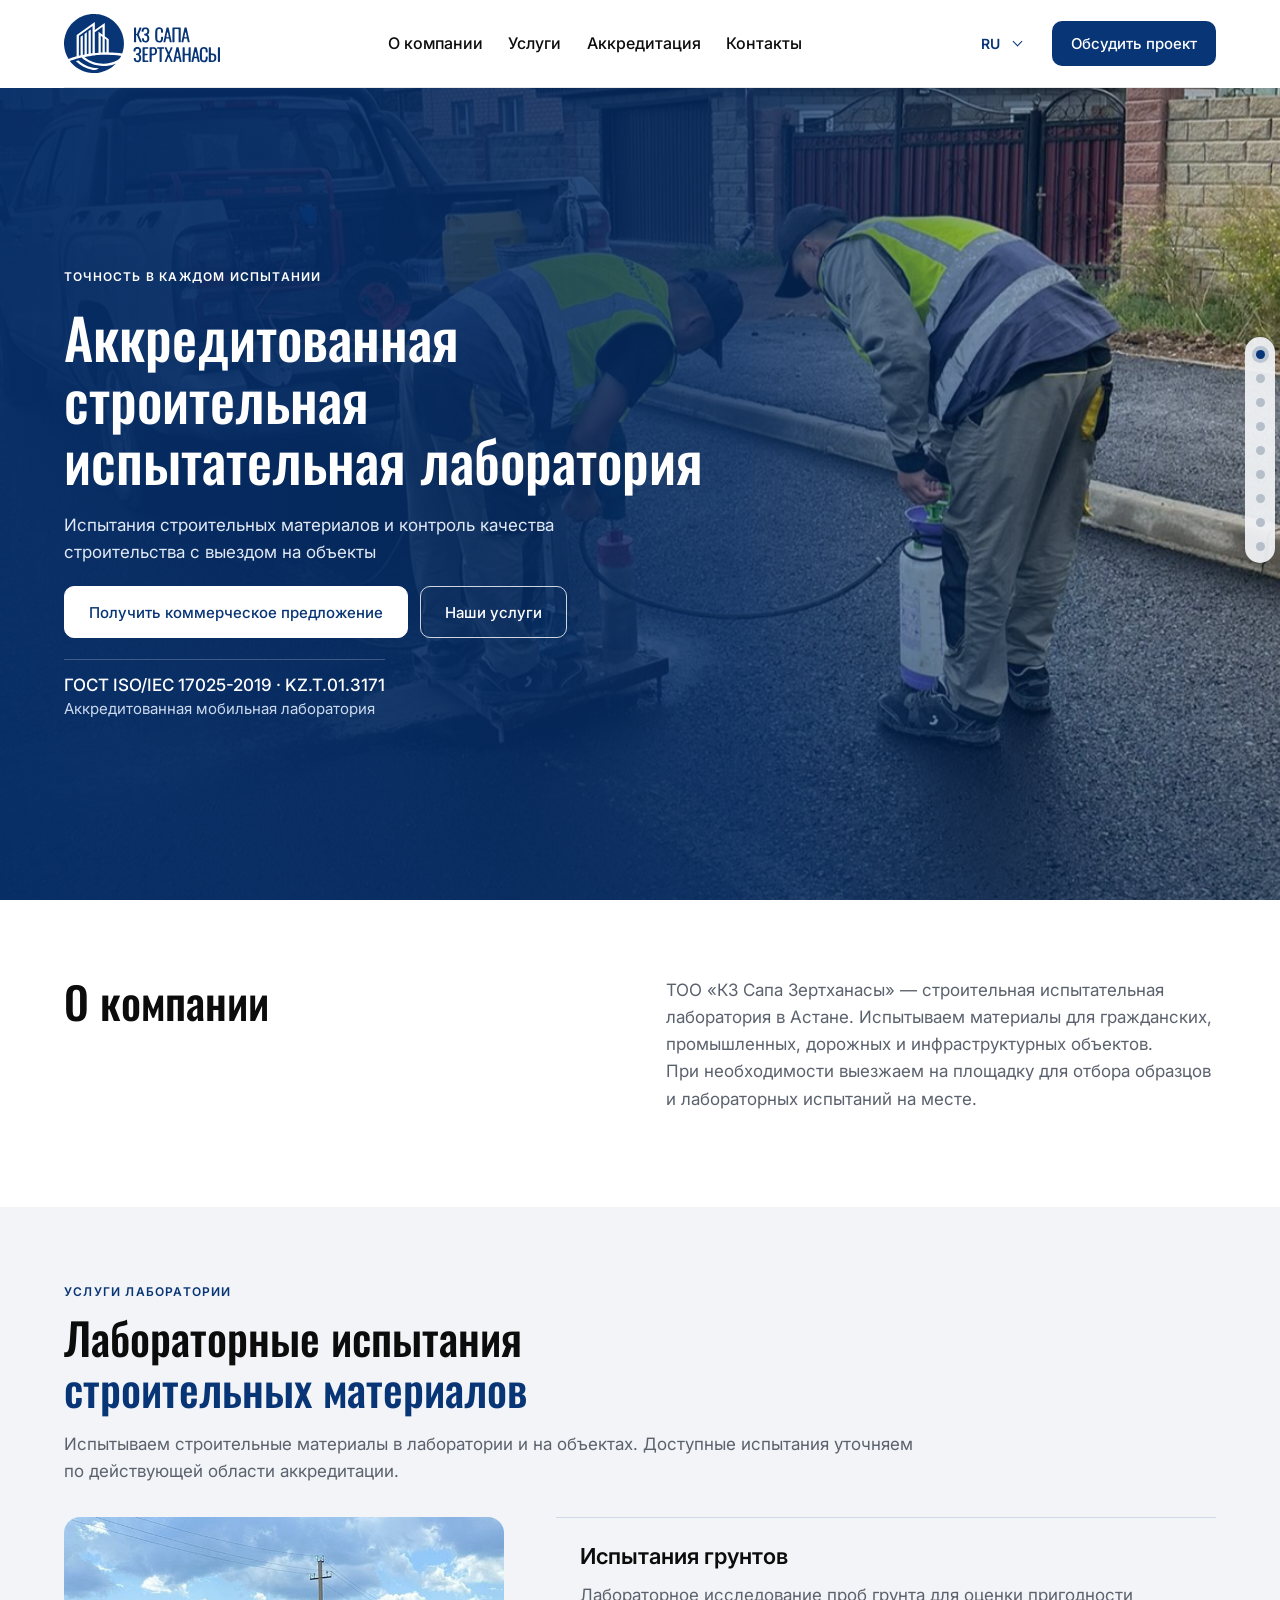
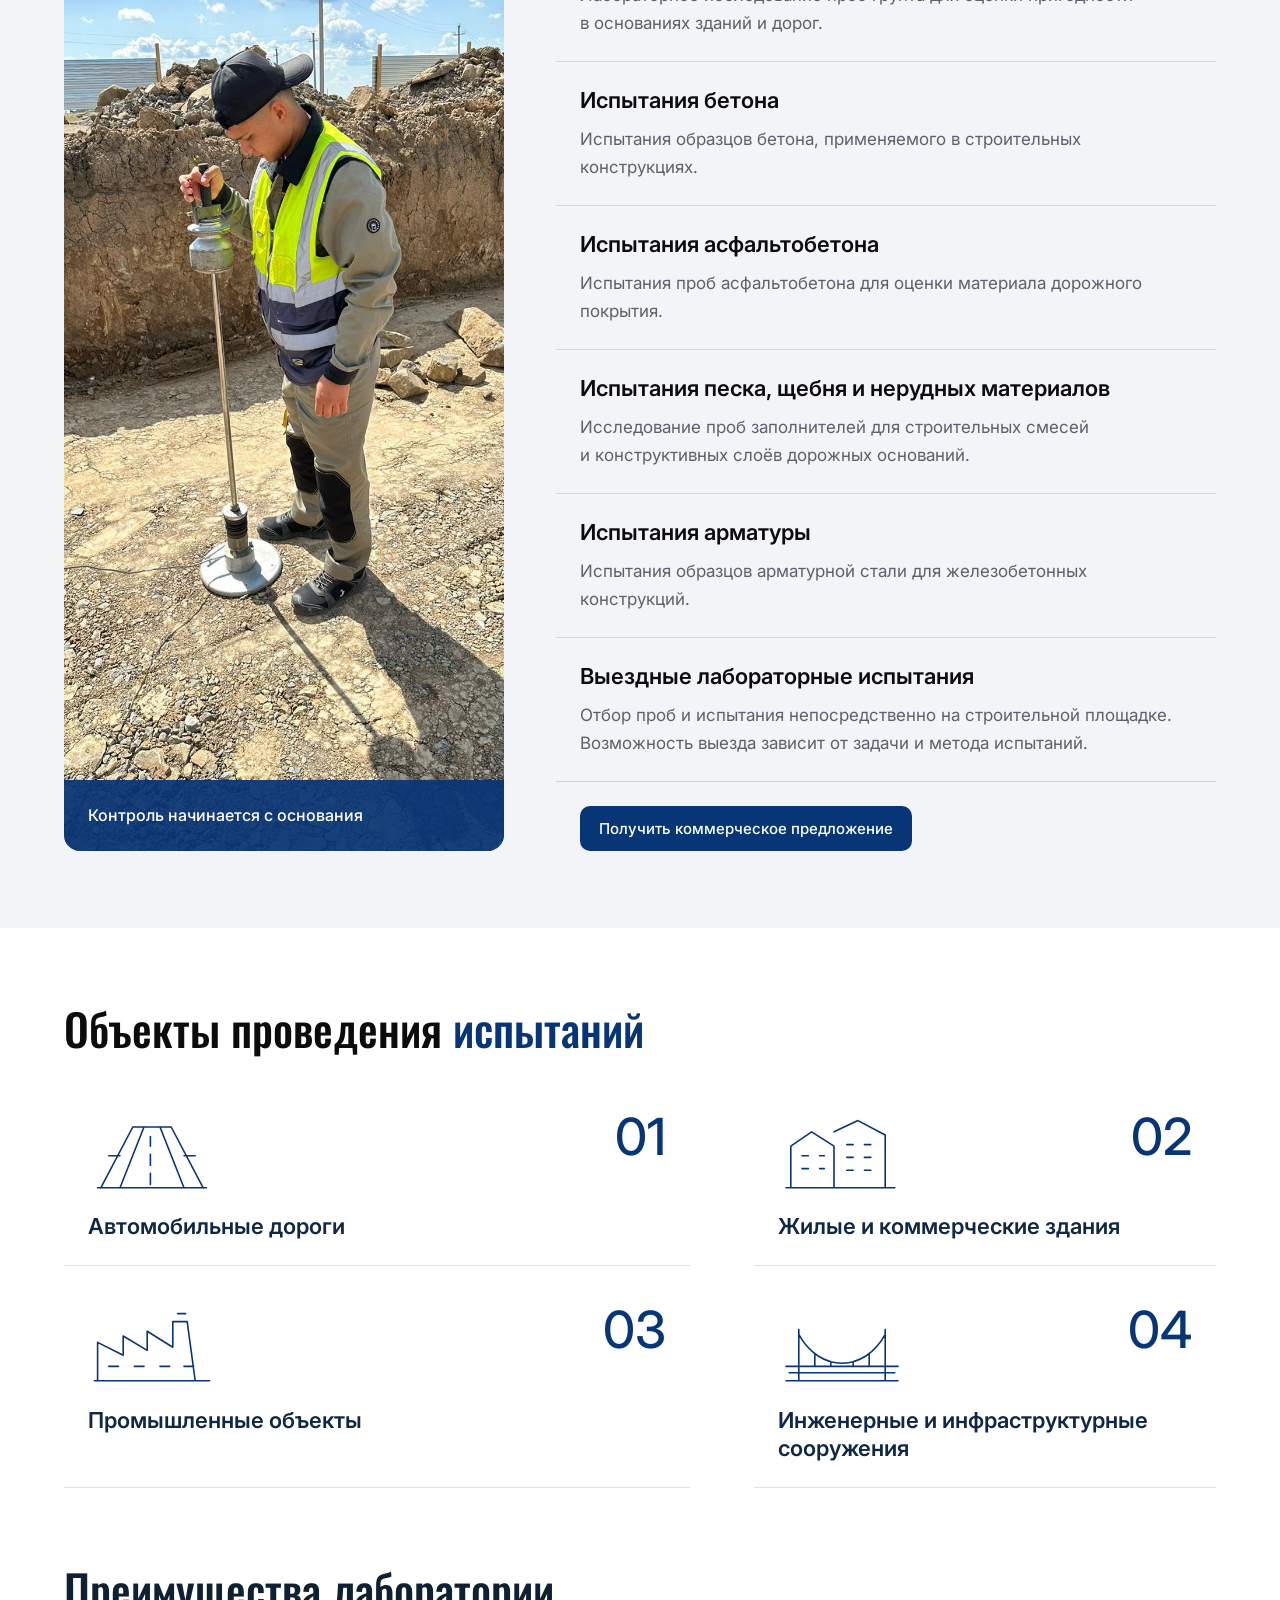
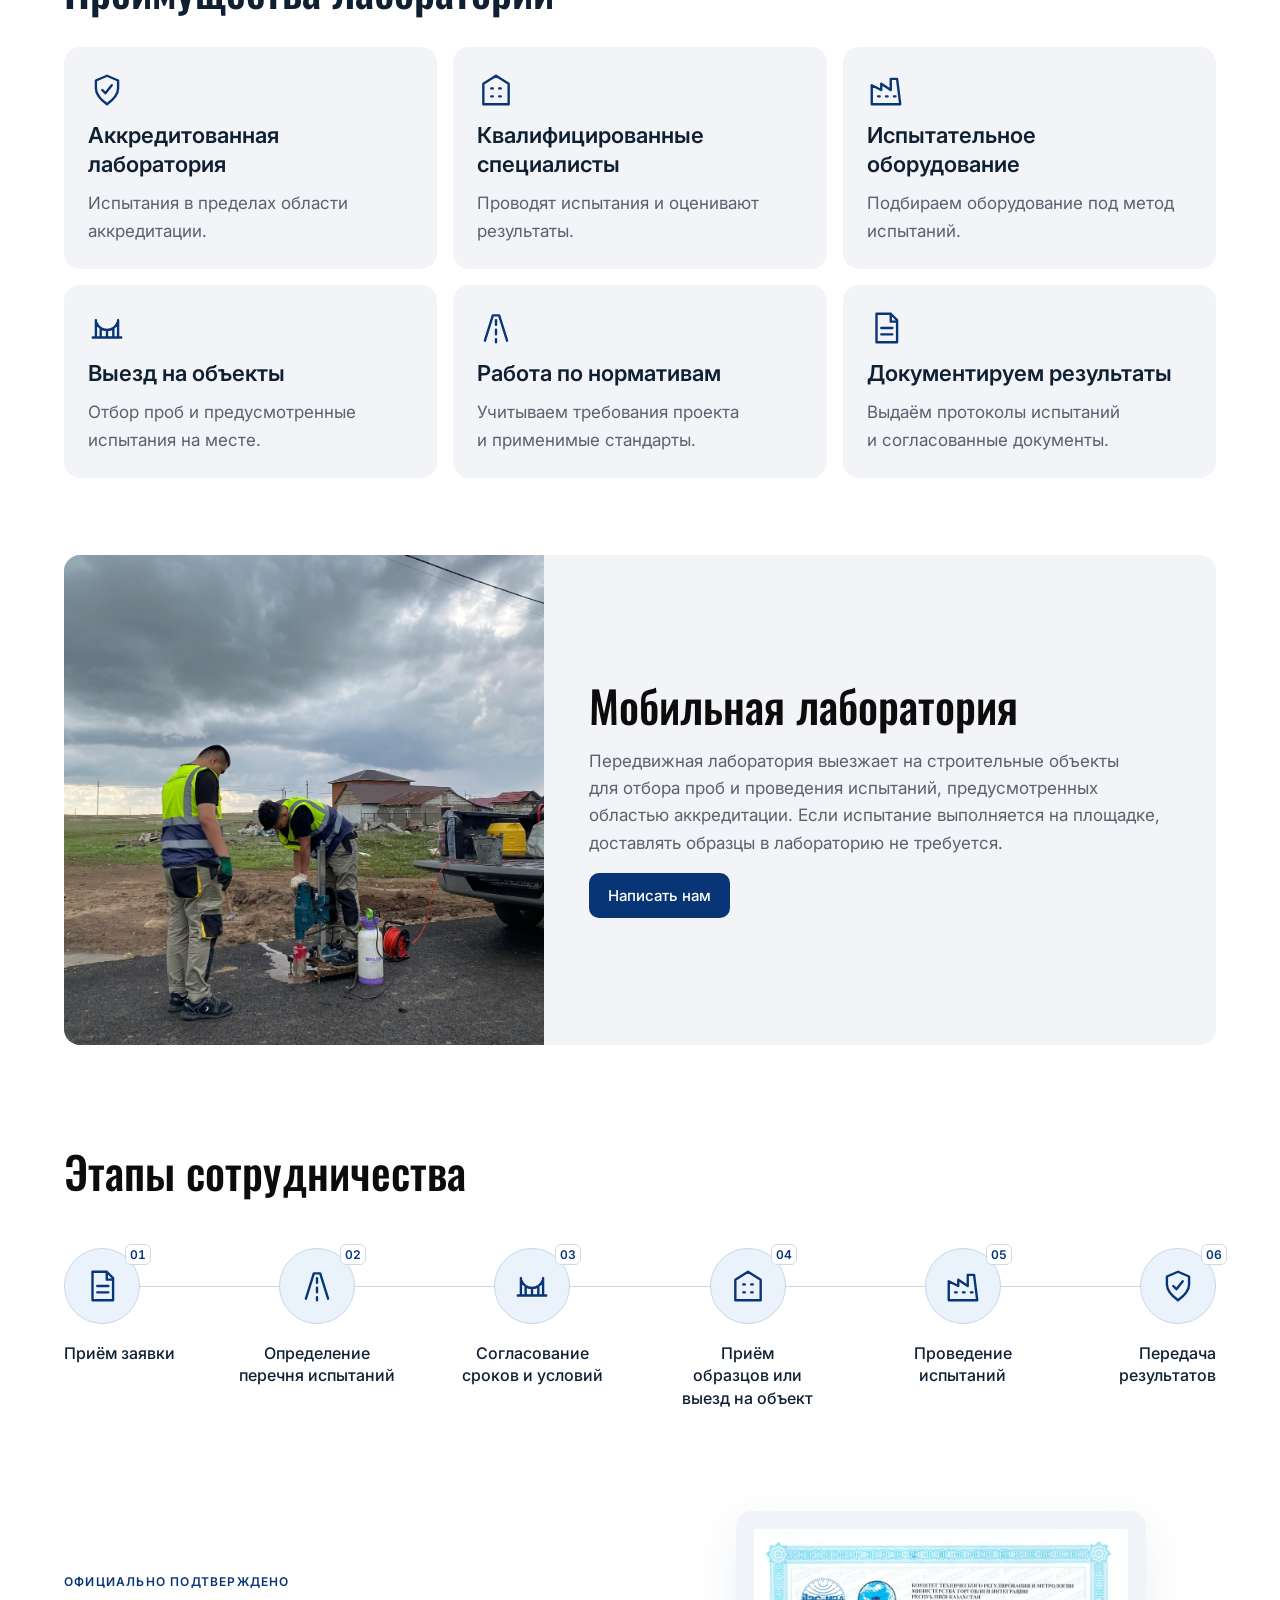
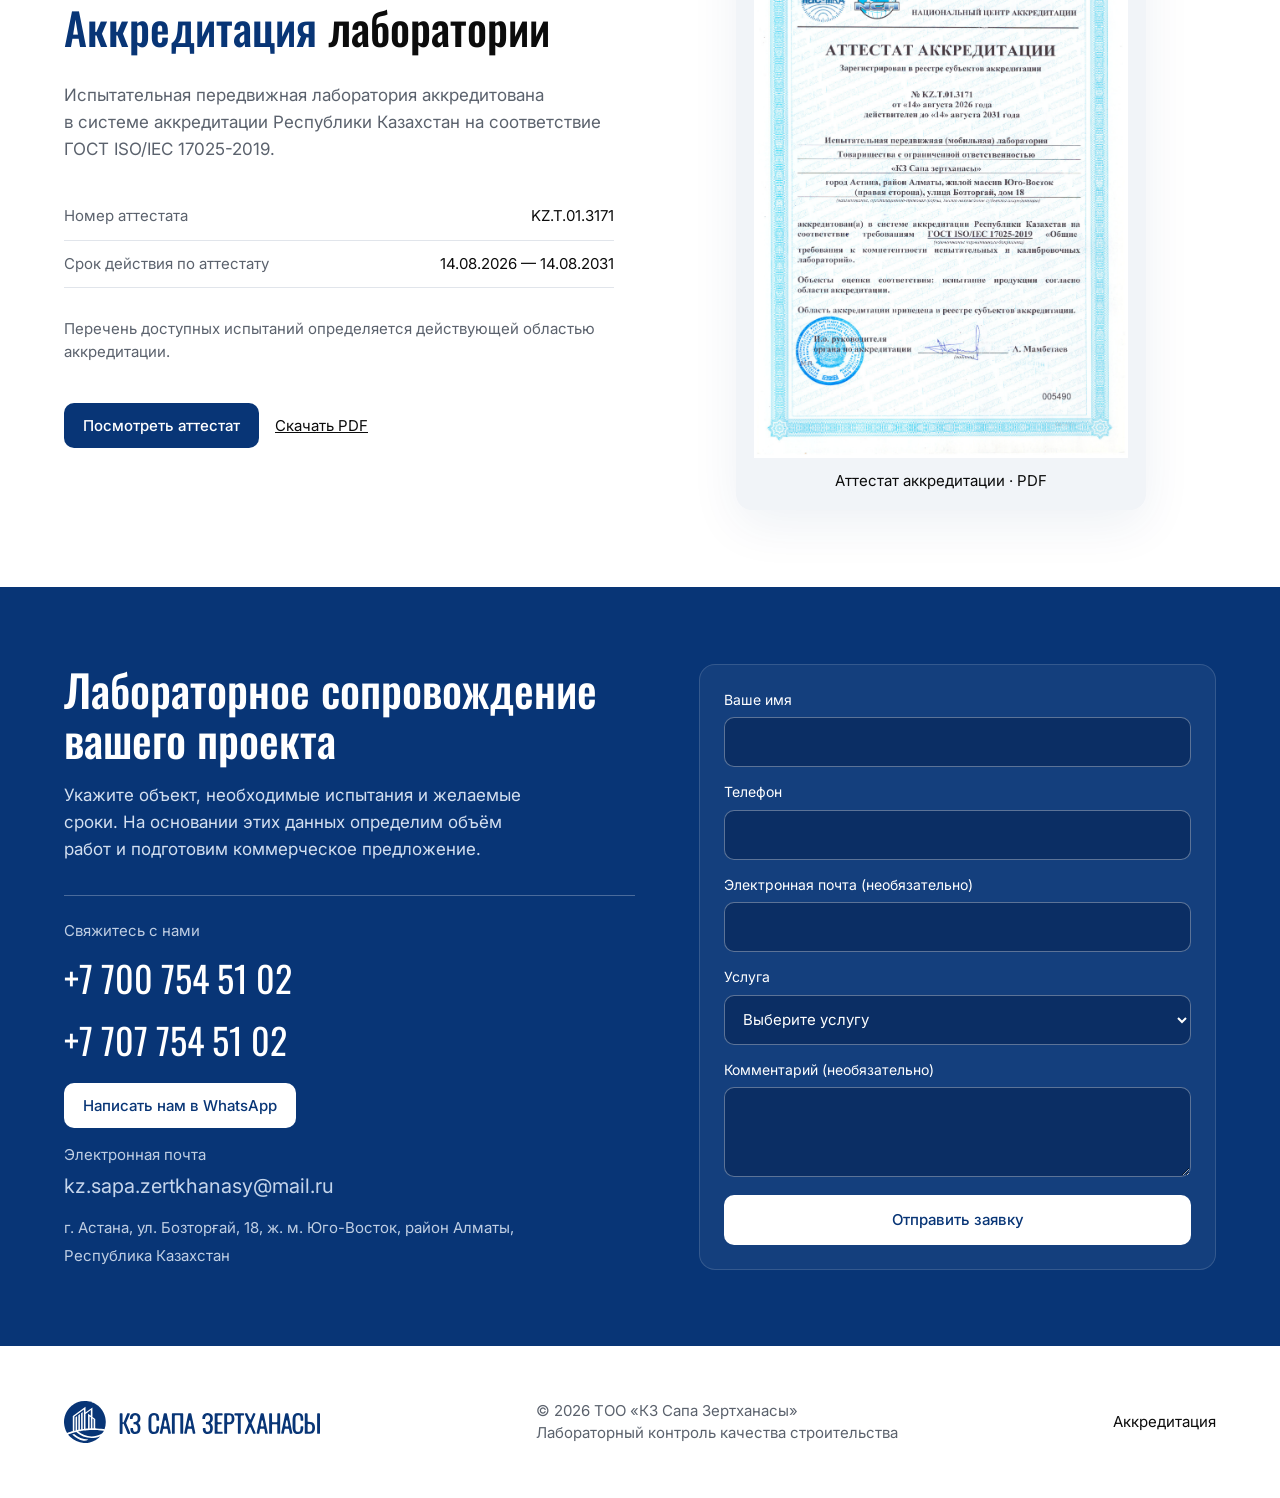
==== commit a487da90: "Remove visible heading inside request form" ====
--- a/index.html
+++ b/index.html
@@ -1,5 +1,5 @@
 <!doctype html>
-<html lang="ru"><head><meta charset="UTF-8"><meta name="viewport" content="width=device-width, initial-scale=1"><meta name="description" content="Аккредитованная строительная испытательная лаборатория в Астане. Испытания строительных материалов, лабораторный контроль качества строительства и выезд на объекты."><link rel="canonical" href="https://kzsapazert.kz/"><meta name="theme-color" content="#083576"><title>Строительная лаборатория в Астане | КЗ Сапа Зертханасы</title><link rel="preconnect" href="https://fonts.googleapis.com"><link rel="preconnect" href="https://fonts.gstatic.com" crossorigin><link href="https://fonts.googleapis.com/css2?family=Inter:wght@400;500;600;700&family=Oswald:wght@400;500;600&family=Noto+Sans+SC:wght@400;500;600&display=swap" rel="stylesheet"><link rel="stylesheet" href="style.css"><link rel="stylesheet" href="enhance.css?v=tablet-nav"><link rel="icon" href="favicon.svg" type="image/svg+xml"><meta name="google-site-verification" content="Bo7axWLZwRJ3yQgY30qZPgOj8MfoaL3nS31i9DCmipo"><link rel="stylesheet" href="design-system.css?v=27"></head>
+<html lang="ru"><head><meta charset="UTF-8"><meta name="viewport" content="width=device-width, initial-scale=1"><meta name="description" content="Аккредитованная строительная испытательная лаборатория в Астане. Испытания строительных материалов, лабораторный контроль качества строительства и выезд на объекты."><link rel="canonical" href="https://kzsapazert.kz/"><meta name="theme-color" content="#083576"><title>Строительная лаборатория в Астане | КЗ Сапа Зертханасы</title><link rel="preconnect" href="https://fonts.googleapis.com"><link rel="preconnect" href="https://fonts.gstatic.com" crossorigin><link href="https://fonts.googleapis.com/css2?family=Inter:wght@400;500;600;700&family=Oswald:wght@400;500;600&family=Noto+Sans+SC:wght@400;500;600&display=swap" rel="stylesheet"><link rel="stylesheet" href="style.css"><link rel="stylesheet" href="enhance.css?v=tablet-nav"><link rel="icon" href="favicon.svg" type="image/svg+xml"><meta name="google-site-verification" content="Bo7axWLZwRJ3yQgY30qZPgOj8MfoaL3nS31i9DCmipo"><link rel="stylesheet" href="design-system.css?v=28"></head>
 <body><a class="skip" href="#main" data-t="skip">К содержанию</a><header><a href="#" class="brand" aria-label="КЗ Сапа Зертханасы"><img src="brand.svg" alt="КЗ Сапа Зертханасы" width="260" height="100"></a><button class="menu-toggle" type="button" aria-expanded="false" aria-controls="site-nav" aria-label="Открыть меню"><span aria-hidden="true"></span></button><nav id="site-nav" aria-label="Navigation"><a href="#about" data-t="about">О компании</a><a href="#services" data-t="services">Услуги</a><a href="#accreditation" data-t="accreditation">Аккредитация</a><a href="#contacts" data-t="contacts">Контакты</a></nav><div class="header-end"><select id="language" aria-label="Язык / Language"><option value="ru">RU</option><option value="kk">KZ</option><option value="en">EN</option><option value="zh">中文</option></select><details class="language-picker" hidden><summary aria-label="Язык / Language"><span class="language-current"></span></summary><div class="language-options"></div></details><a class="button blue-button header-cta" href="#request-form" data-t="cta">Обсудить проект</a></div></header>
 <main id="main"><section class="hero"><div class="hero-copy"><p class="eyebrow" data-t="eyebrow">ТОЧНОСТЬ В КАЖДОМ ИСПЫТАНИИ</p><h1 data-t="headline">Аккредитованная строительная испытательная лаборатория</h1><p class="lead" data-t="intro">Испытания строительных материалов и контроль качества строительства с выездом на объекты</p><div class="actions"><a class="button overview-quote" href="#request-form" data-t="quote">Получить коммерческое предложение</a><a class="button hero-services" href="#services" data-t="explore">Наши услуги</a></div><div class="hero-proof"><div><strong>ГОСТ ISO/IEC 17025-2019 · KZ.T.01.3171</strong><span data-t="proof">Аккредитованная мобильная лаборатория</span></div></div></div><div class="hero-photo"><img src="team.jpg" alt="" fetchpriority="high"><div class="photo-label"><span data-t="field">ТОЧНОСТЬ НА КАЖДОМ ЭТАПЕ</span><p data-t="fieldText">В лаборатории<br>На вашем объекте</p></div></div></section>
 <section class="intro-section wrap" id="about"><div class="two-col"><h2 data-t="aboutTitle">Прочная основа<br>вашего проекта</h2><div><p class="large" data-t="aboutText">ТОО «КЗ Сапа Зертханасы» — строительная испытательная лаборатория в Астане. Испытываем материалы для гражданских, промышленных, дорожных и инфраструктурных объектов. При необходимости выезжаем на площадку для отбора образцов и лабораторных испытаний на месте.</p></div></div></section>
@@ -7,8 +7,8 @@
 <section class="wrap project-types" id="objects"><h2 data-t="objectsTitle">Объекты проведения <span class="stage-accent">испытаний</span></h2><div class="object-grid"></div></section><section class="wrap benefits" id="competence"><h2 data-t="whyTitle">Преимущества лаборатории</h2><div class="benefit-grid" id="benefits"></div></section>
 <section class="field-section" id="mobile-lab"><img src="testing.jpg" alt="" loading="lazy"><div><h2 data-t="mobileTitle">Мобильная лаборатория</h2><p data-t="mobileText">Передвижная лаборатория выезжает на строительные объекты для отбора проб и проведения испытаний, предусмотренных областью аккредитации. Если испытание выполняется на площадке, доставлять образцы в лабораторию не требуется.</p><a class="button white" href="#request-form" data-t="writeUs">Написать нам</a></div></section>
 <section class="wrap work-process" id="process"><h2 data-t="processTitle">Этапы сотрудничества</h2><ol class="process-grid"></ol></section><section class="wrap accreditation" id="accreditation"><div><p class="eyebrow blue" data-t="official">ОФИЦИАЛЬНО ПОДТВЕРЖДЕНО</p><h2 data-t="accTitle"><span class="stage-accent">Аккредитация</span> лаборатории</h2><p data-t="accText">Испытательная передвижная лаборатория аккредитована в системе аккредитации Республики Казахстан на соответствие ГОСТ ISO/IEC 17025-2019.</p><dl><div><dt data-t="number">Номер аттестата</dt><dd>KZ.T.01.3171</dd></div><div><dt data-t="valid">Срок действия по аттестату</dt><dd>14.08.2026 — 14.08.2031</dd></div></dl><p class="small" data-t="scope">Перечень доступных испытаний определяется действующей областью аккредитации.</p><div class="actions"><a class="button blue-button" href="accreditation.pdf" target="_blank" rel="noopener" data-t="view">Посмотреть аттестат</a><a class="download" href="accreditation.pdf" download data-t="download">Скачать PDF</a></div></div><a class="certificate" href="accreditation.pdf" target="_blank" rel="noopener" aria-label="Открыть аттестат PDF"><img src="certificate.png" alt="Аттестат аккредитации KZ.T.01.3171" loading="lazy"><span data-t="certificateCaption">Аттестат аккредитации · PDF</span></a></section>
-<section id="contacts" class="contact-section"><div class="wrap"><div class="two-col"><div><h2 data-t="contactTitle">Лабораторное сопровождение вашего проекта</h2><p data-t="contactText">Укажите объект, необходимые испытания и желаемые сроки. На основании этих данных определим объём работ и подготовим коммерческое предложение.</p><div class="contact-details"><span data-t="call">Свяжитесь с нами</span><a href="tel:+77007545102">+7 700 754 51 02</a><a href="tel:+77077545102">+7 707 754 51 02</a><a class="button white contact-cta" href="https://wa.me/77007545102" target="_blank" rel="noopener" data-t="whatsapp">Написать нам в WhatsApp</a><span data-t="write">Электронная почта</span><a class="email" href="mailto:kz.sapa.zertkhanasy@mail.ru">kz.sapa.zertkhanasy@mail.ru</a><address class="contact-address"><span data-t="addressStreet">г. Астана, ул. Бозторғай, 18, ж. м. Юго-Восток, район Алматы, Республика Казахстан</span></address></div></div><div class="contact-form-column"><form id="request-form">
-  <h3 id="request-heading">Оставить заявку</h3>
+<section id="contacts" class="contact-section"><div class="wrap"><div class="two-col"><div><h2 data-t="contactTitle">Лабораторное сопровождение вашего проекта</h2><p data-t="contactText">Укажите объект, необходимые испытания и желаемые сроки. На основании этих данных определим объём работ и подготовим коммерческое предложение.</p><div class="contact-details"><span data-t="call">Свяжитесь с нами</span><a href="tel:+77007545102">+7 700 754 51 02</a><a href="tel:+77077545102">+7 707 754 51 02</a><a class="button white contact-cta" href="https://wa.me/77007545102" target="_blank" rel="noopener" data-t="whatsapp">Написать нам в WhatsApp</a><span data-t="write">Электронная почта</span><a class="email" href="mailto:kz.sapa.zertkhanasy@mail.ru">kz.sapa.zertkhanasy@mail.ru</a><address class="contact-address"><span data-t="addressStreet">г. Астана, ул. Бозторғай, 18, ж. м. Юго-Восток, район Алматы, Республика Казахстан</span></address></div></div><div class="contact-form-column"><form id="request-form" aria-label="Оставить заявку">
+  
   <div class="request-field"><label for="request-name">Ваше имя</label><input id="request-name" name="name" autocomplete="name" required maxlength="100"></div>
   <div class="request-field"><label for="request-contact">Телефон</label><input id="request-contact" name="phone" type="tel" autocomplete="tel" required maxlength="50"></div>
   <div class="request-field"><label for="request-email">Электронная почта (необязательно)</label><input id="request-email" name="email" type="email" autocomplete="email" maxlength="150"></div>
@@ -16,5 +16,5 @@
   <div class="request-field"><label for="request-project">Комментарий (необязательно)</label><textarea id="request-project" name="project" maxlength="1000" rows="3"></textarea></div>
   <input type="hidden" name="token"><div hidden><label for="request-website">Website</label><input id="request-website" name="website" autocomplete="off" tabindex="-1"></div>
   <button class="button white" type="submit" aria-describedby="request-help">Отправить заявку</button>
-  <p id="request-help" role="status"></p></form></div></div></div></section></main><dialog id="certificate-gallery" aria-labelledby="gallery-title"><div class="gallery-head"><h3 id="gallery-title">Аттестат аккредитации</h3><button type="button" class="gallery-close">×</button></div><img src="certificate-page-1.webp" alt=""><div class="gallery-controls"><button type="button" class="gallery-prev">‹</button><output aria-live="polite"></output><button type="button" class="gallery-next">›</button></div></dialog><dialog id="project-dialog" aria-labelledby="request-heading"><button class="project-close" type="button" aria-label="Закрыть">×</button></dialog><dialog id="request-success" aria-labelledby="success-title"><div class="success-mark" aria-hidden="true"></div><h3 id="success-title">Заявка отправлена</h3><form method="dialog"><button class="button blue-button">Закрыть</button></form></dialog>
-<footer class="wrap"><a href="#" class="brand"><img src="footer-logo.svg" alt="КЗ Сапа Зертханасы" width="208" height="34"></a><p data-t="footer">© 2026 ТОО «КЗ Сапа Зертханасы»<br>Лабораторный контроль качества строительства</p><a href="#accreditation" data-t="accreditation">Аккредитация</a></footer><script src="app.js?v=editorial"></script><script src="overview.js?v=editorial"></script><script src="enhance.js?v=contact-form"></script></body></html>
+  <p id="request-help" role="status"></p></form></div></div></div></section></main><dialog id="certificate-gallery" aria-labelledby="gallery-title"><div class="gallery-head"><h3 id="gallery-title">Аттестат аккредитации</h3><button type="button" class="gallery-close">×</button></div><img src="certificate-page-1.webp" alt=""><div class="gallery-controls"><button type="button" class="gallery-prev">‹</button><output aria-live="polite"></output><button type="button" class="gallery-next">›</button></div></dialog><dialog id="project-dialog" aria-label="Оставить заявку"><button class="project-close" type="button" aria-label="Закрыть">×</button></dialog><dialog id="request-success" aria-labelledby="success-title"><div class="success-mark" aria-hidden="true"></div><h3 id="success-title">Заявка отправлена</h3><form method="dialog"><button class="button blue-button">Закрыть</button></form></dialog>
+<footer class="wrap"><a href="#" class="brand"><img src="footer-logo.svg" alt="КЗ Сапа Зертханасы" width="208" height="34"></a><p data-t="footer">© 2026 ТОО «КЗ Сапа Зертханасы»<br>Лабораторный контроль качества строительства</p><a href="#accreditation" data-t="accreditation">Аккредитация</a></footer><script src="app.js?v=editorial"></script><script src="overview.js?v=editorial"></script><script src="enhance.js?v=contact-form-v2"></script></body></html>
--- a/design-system.css
+++ b/design-system.css
@@ -471,8 +471,7 @@
   background: #ffffff0d;
   border-color: #ffffff23;
 }
-#request-form h3 { margin-bottom: 2px; padding-right: 0; }
-#project-dialog #request-form h3 { padding-right: 38px; }
+#project-dialog #request-form { padding-top: 44px; }
 .request-field { display: grid; gap: 6px; }
 #request-form .request-field :is(input, select, textarea) {
   width: 100%;
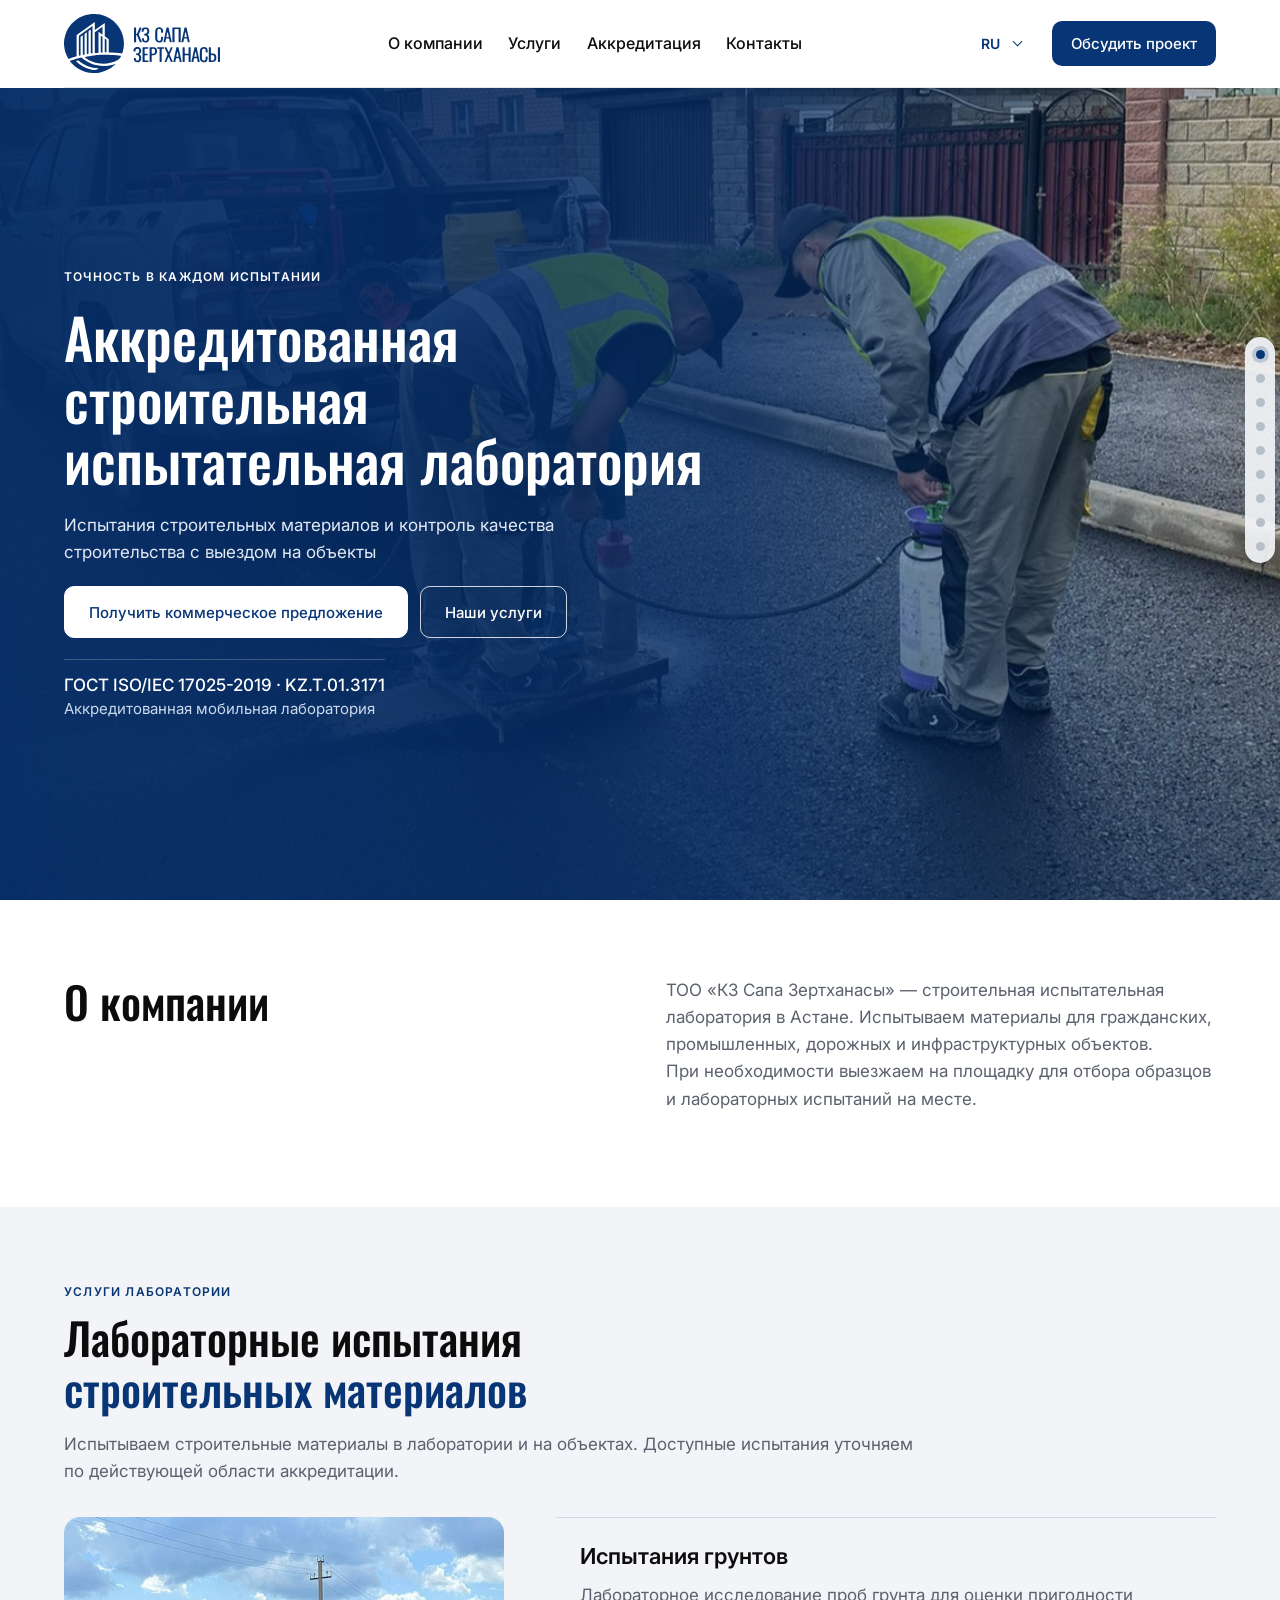
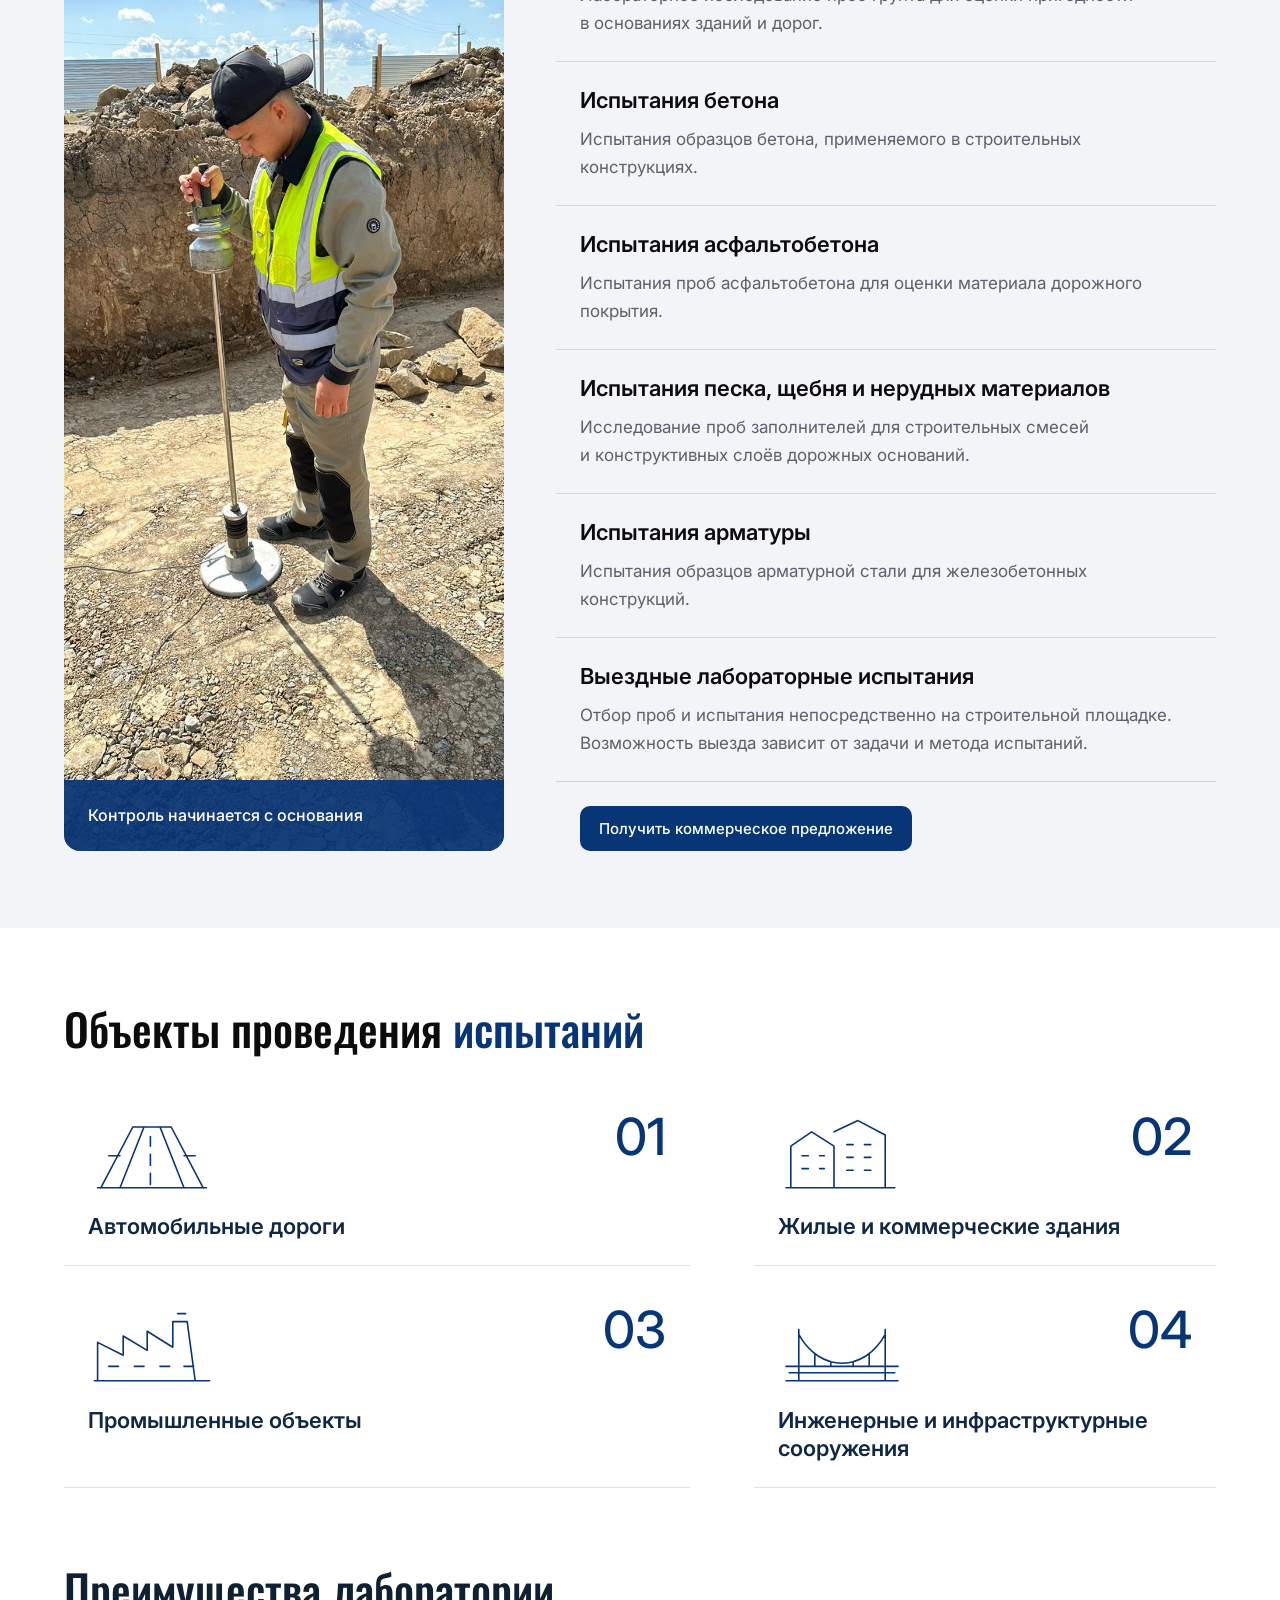
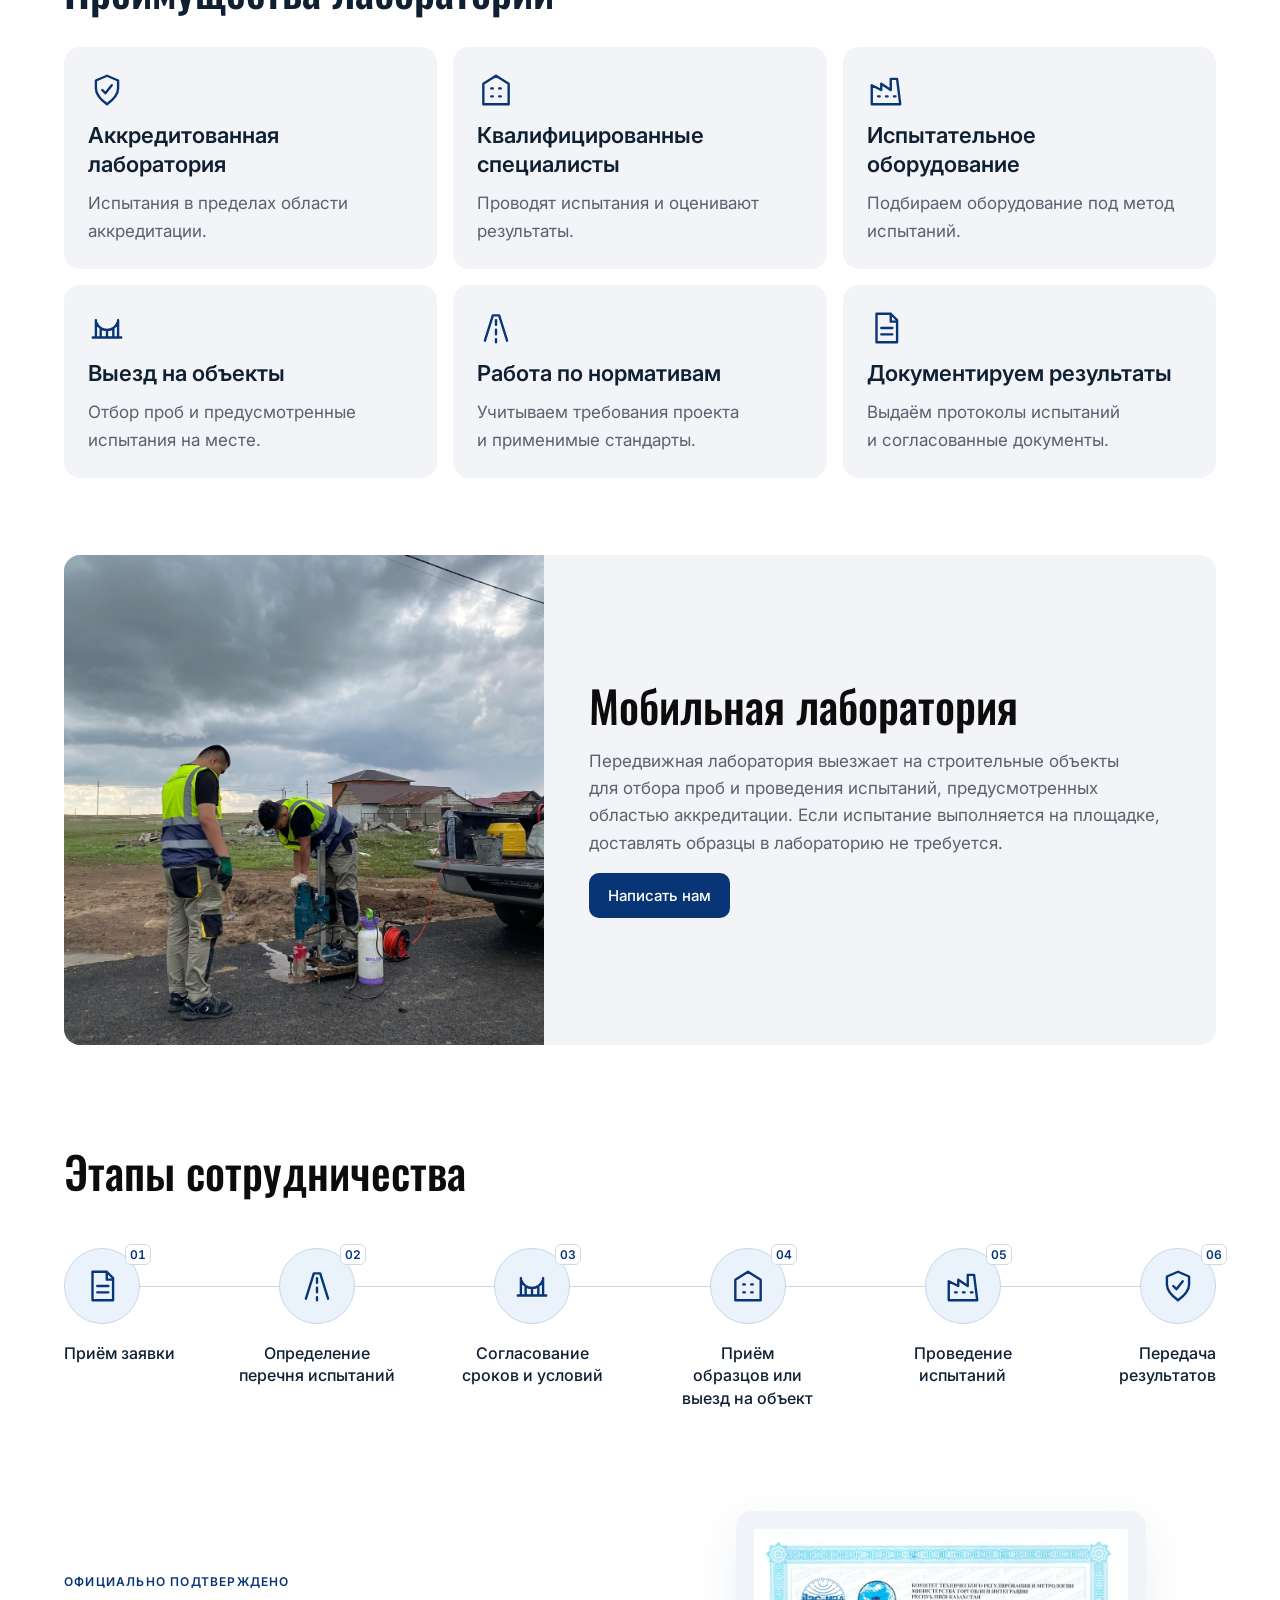
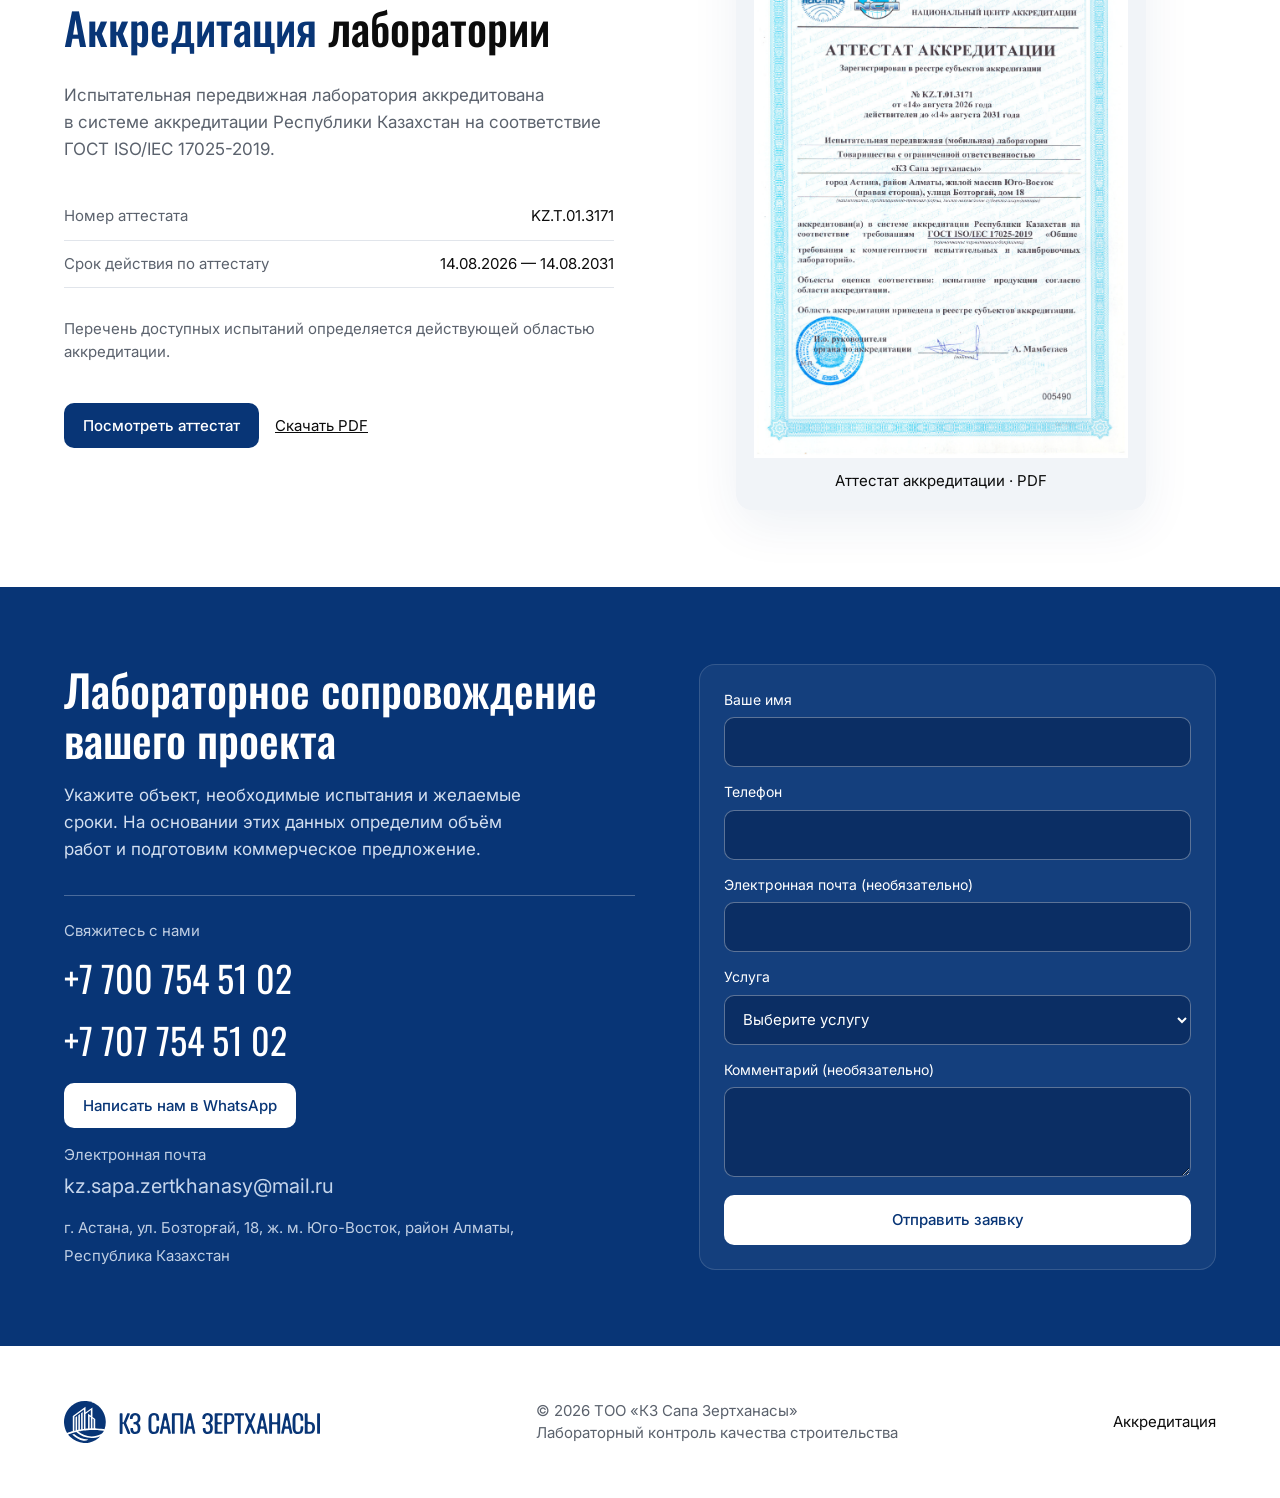
==== commit faa7dbef: "Clean up request form markup" ====
--- a/index.html
+++ b/index.html
@@ -8,7 +8,6 @@
 <section class="field-section" id="mobile-lab"><img src="testing.jpg" alt="" loading="lazy"><div><h2 data-t="mobileTitle">Мобильная лаборатория</h2><p data-t="mobileText">Передвижная лаборатория выезжает на строительные объекты для отбора проб и проведения испытаний, предусмотренных областью аккредитации. Если испытание выполняется на площадке, доставлять образцы в лабораторию не требуется.</p><a class="button white" href="#request-form" data-t="writeUs">Написать нам</a></div></section>
 <section class="wrap work-process" id="process"><h2 data-t="processTitle">Этапы сотрудничества</h2><ol class="process-grid"></ol></section><section class="wrap accreditation" id="accreditation"><div><p class="eyebrow blue" data-t="official">ОФИЦИАЛЬНО ПОДТВЕРЖДЕНО</p><h2 data-t="accTitle"><span class="stage-accent">Аккредитация</span> лаборатории</h2><p data-t="accText">Испытательная передвижная лаборатория аккредитована в системе аккредитации Республики Казахстан на соответствие ГОСТ ISO/IEC 17025-2019.</p><dl><div><dt data-t="number">Номер аттестата</dt><dd>KZ.T.01.3171</dd></div><div><dt data-t="valid">Срок действия по аттестату</dt><dd>14.08.2026 — 14.08.2031</dd></div></dl><p class="small" data-t="scope">Перечень доступных испытаний определяется действующей областью аккредитации.</p><div class="actions"><a class="button blue-button" href="accreditation.pdf" target="_blank" rel="noopener" data-t="view">Посмотреть аттестат</a><a class="download" href="accreditation.pdf" download data-t="download">Скачать PDF</a></div></div><a class="certificate" href="accreditation.pdf" target="_blank" rel="noopener" aria-label="Открыть аттестат PDF"><img src="certificate.png" alt="Аттестат аккредитации KZ.T.01.3171" loading="lazy"><span data-t="certificateCaption">Аттестат аккредитации · PDF</span></a></section>
 <section id="contacts" class="contact-section"><div class="wrap"><div class="two-col"><div><h2 data-t="contactTitle">Лабораторное сопровождение вашего проекта</h2><p data-t="contactText">Укажите объект, необходимые испытания и желаемые сроки. На основании этих данных определим объём работ и подготовим коммерческое предложение.</p><div class="contact-details"><span data-t="call">Свяжитесь с нами</span><a href="tel:+77007545102">+7 700 754 51 02</a><a href="tel:+77077545102">+7 707 754 51 02</a><a class="button white contact-cta" href="https://wa.me/77007545102" target="_blank" rel="noopener" data-t="whatsapp">Написать нам в WhatsApp</a><span data-t="write">Электронная почта</span><a class="email" href="mailto:kz.sapa.zertkhanasy@mail.ru">kz.sapa.zertkhanasy@mail.ru</a><address class="contact-address"><span data-t="addressStreet">г. Астана, ул. Бозторғай, 18, ж. м. Юго-Восток, район Алматы, Республика Казахстан</span></address></div></div><div class="contact-form-column"><form id="request-form" aria-label="Оставить заявку">
-  
   <div class="request-field"><label for="request-name">Ваше имя</label><input id="request-name" name="name" autocomplete="name" required maxlength="100"></div>
   <div class="request-field"><label for="request-contact">Телефон</label><input id="request-contact" name="phone" type="tel" autocomplete="tel" required maxlength="50"></div>
   <div class="request-field"><label for="request-email">Электронная почта (необязательно)</label><input id="request-email" name="email" type="email" autocomplete="email" maxlength="150"></div>
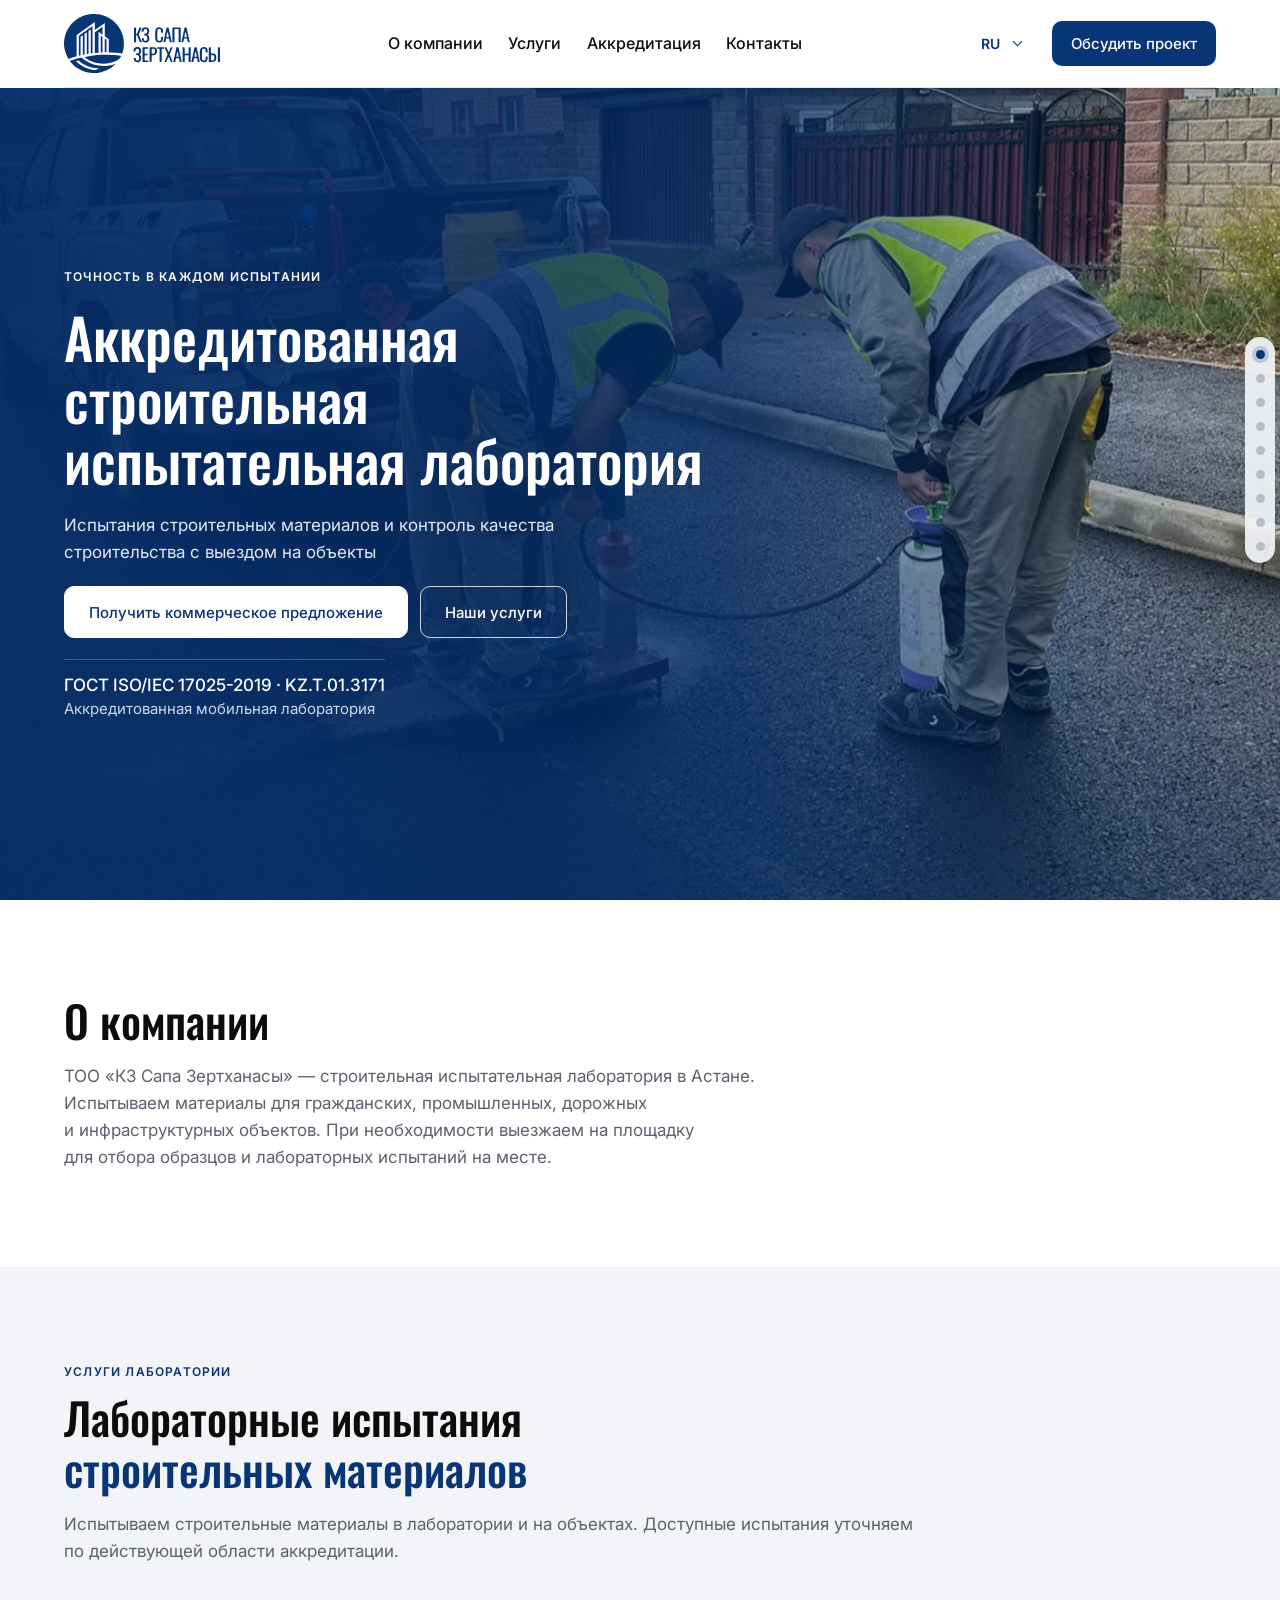
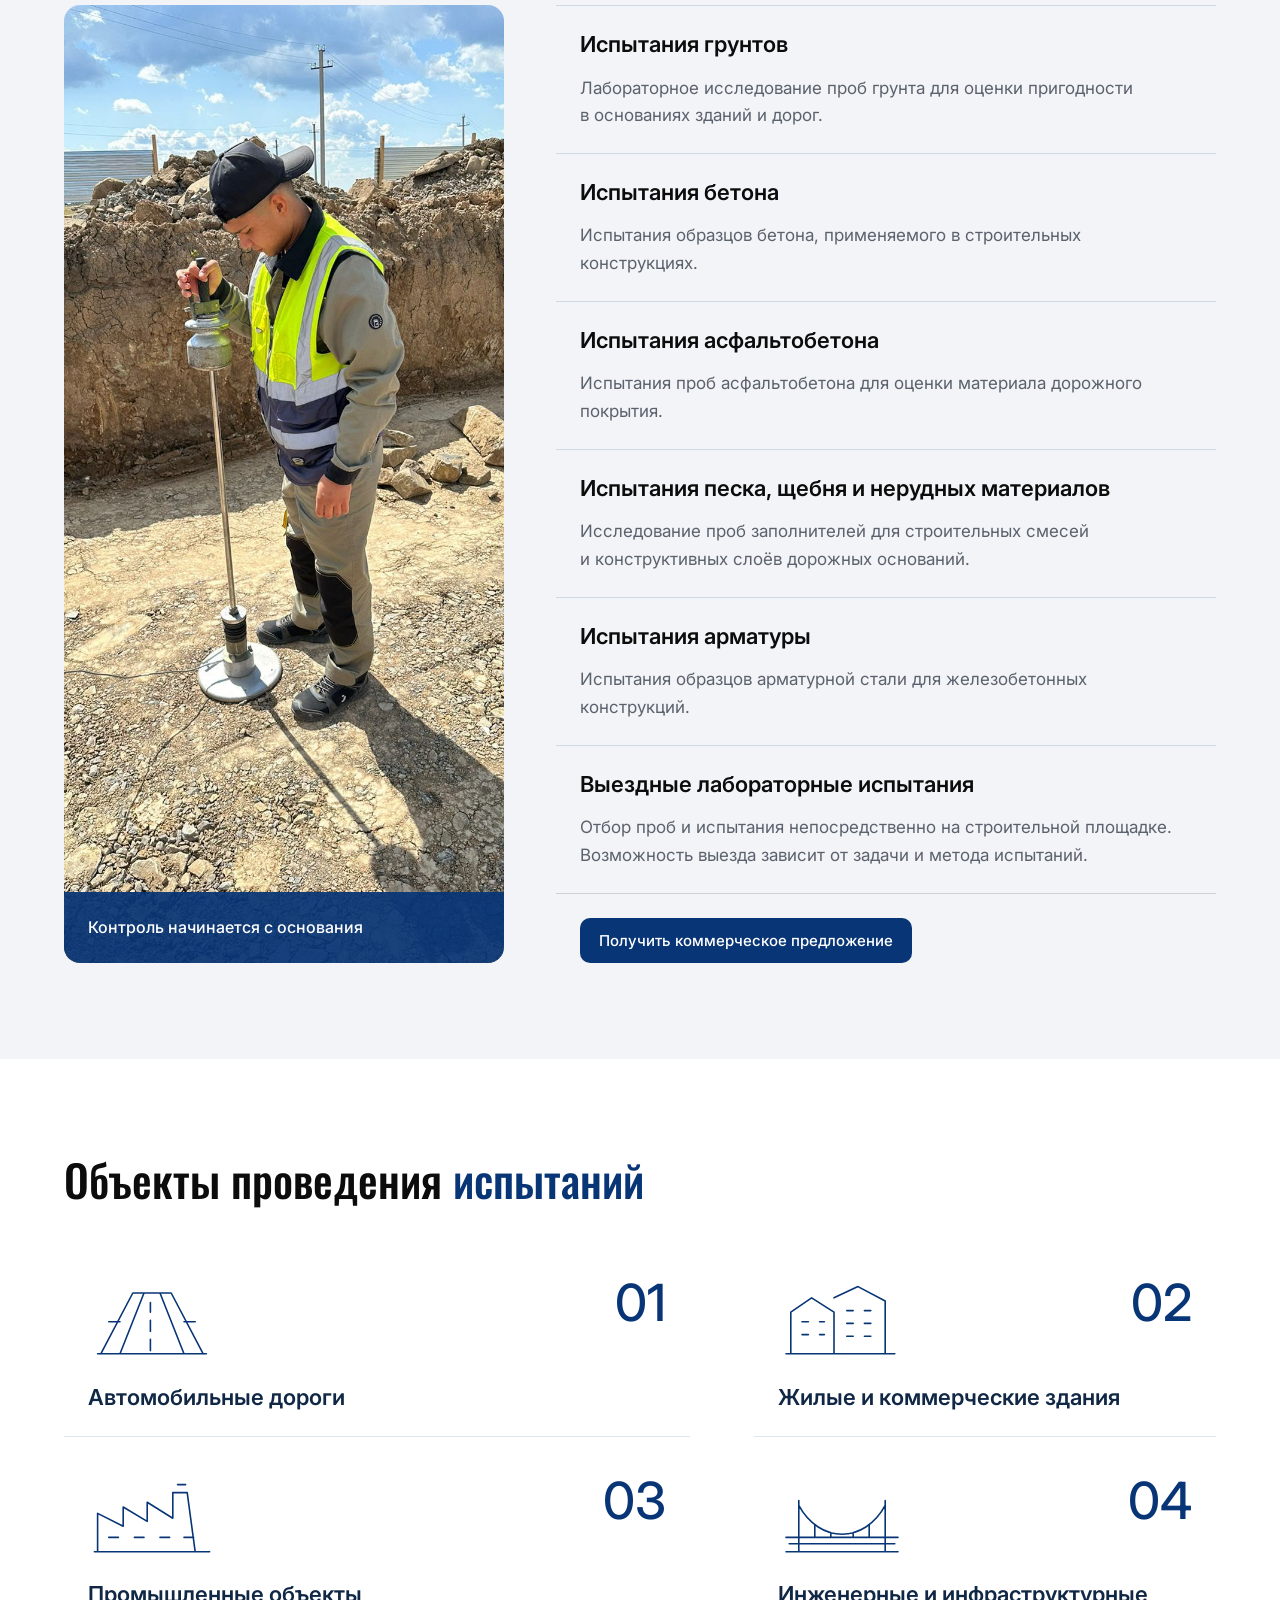
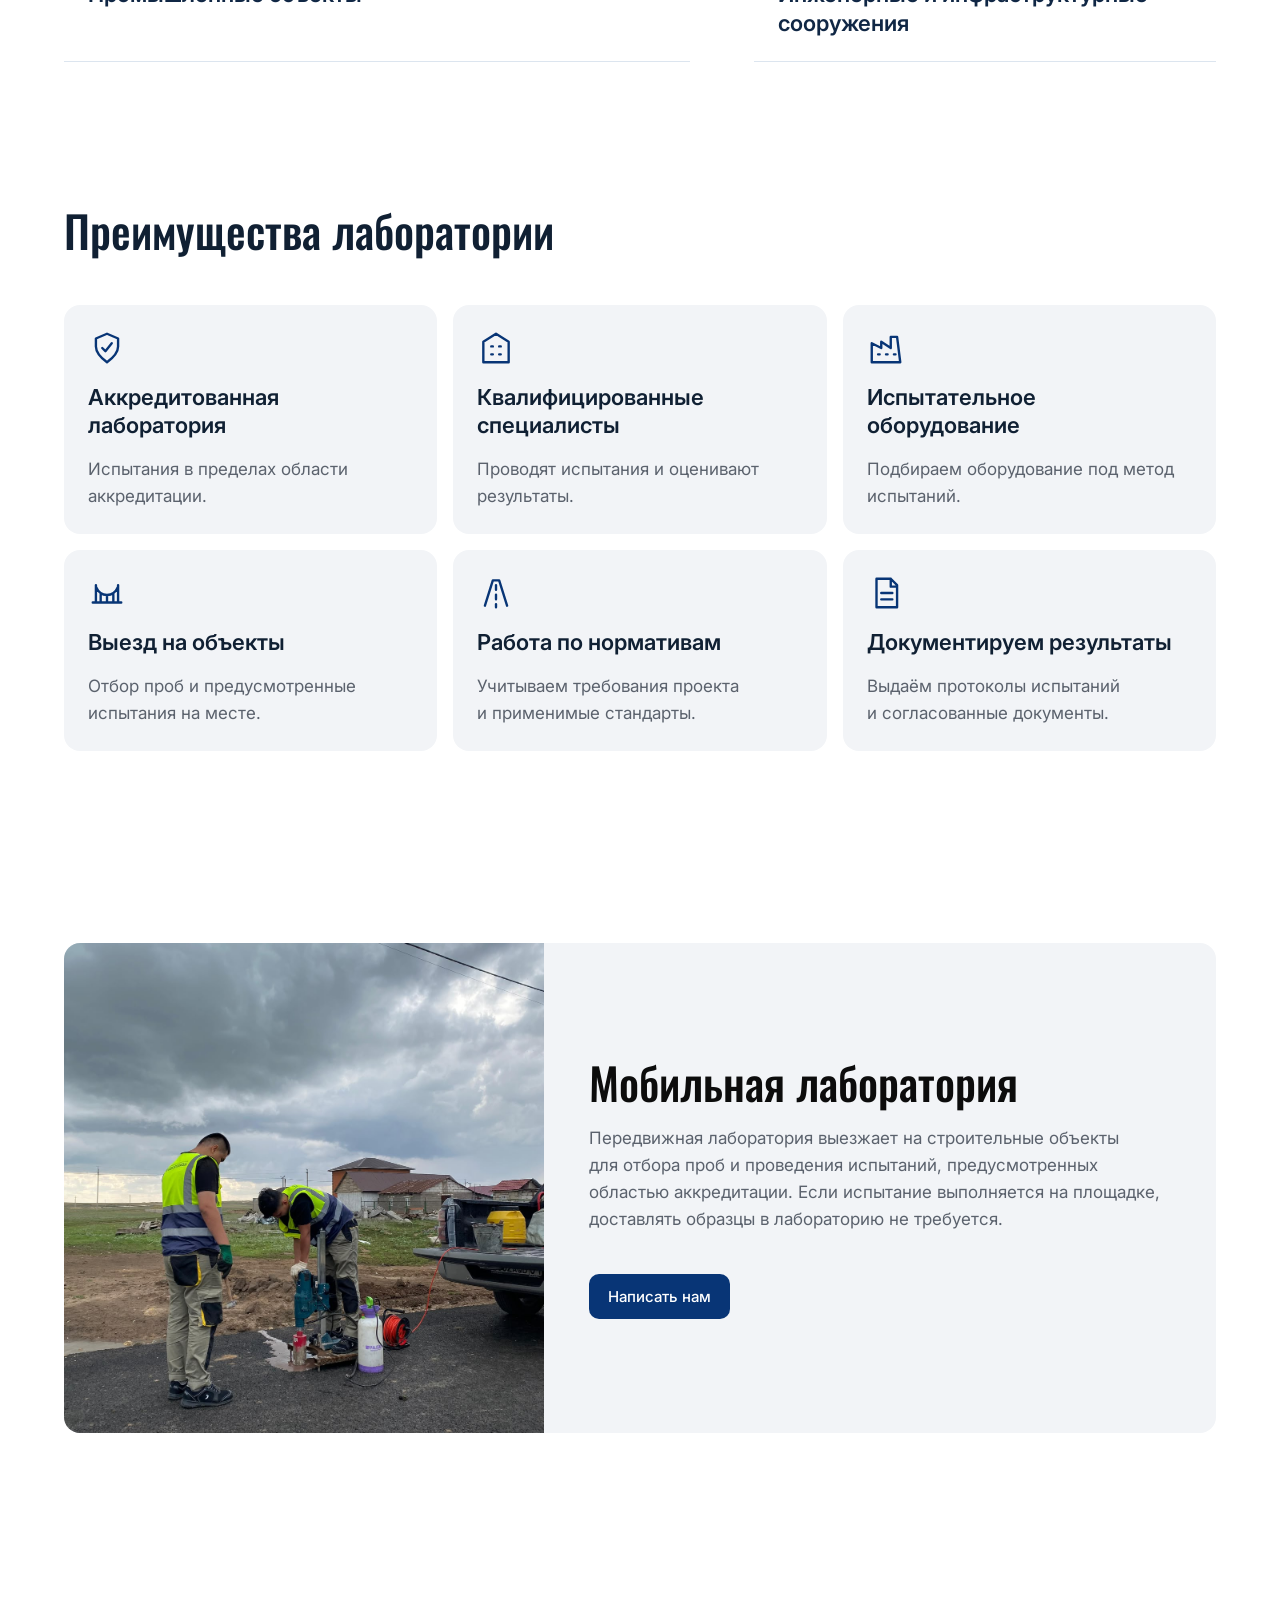
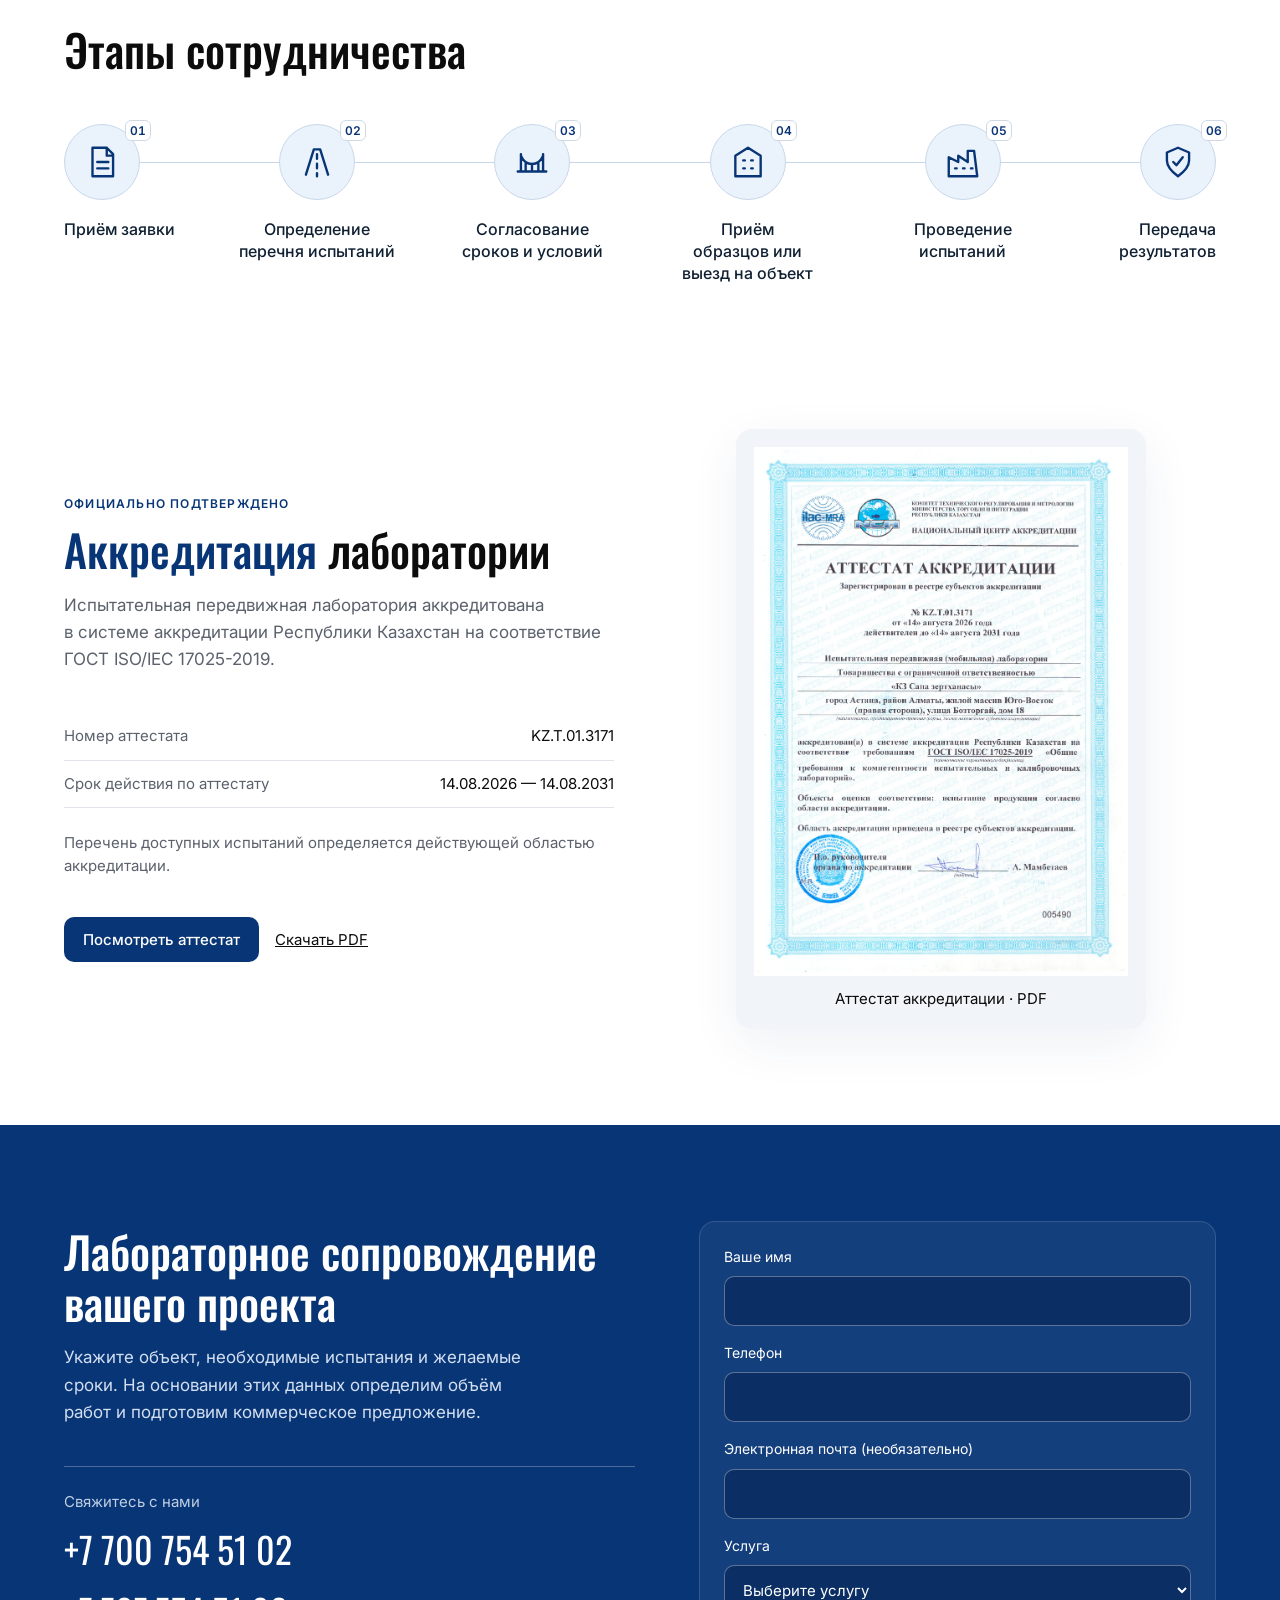
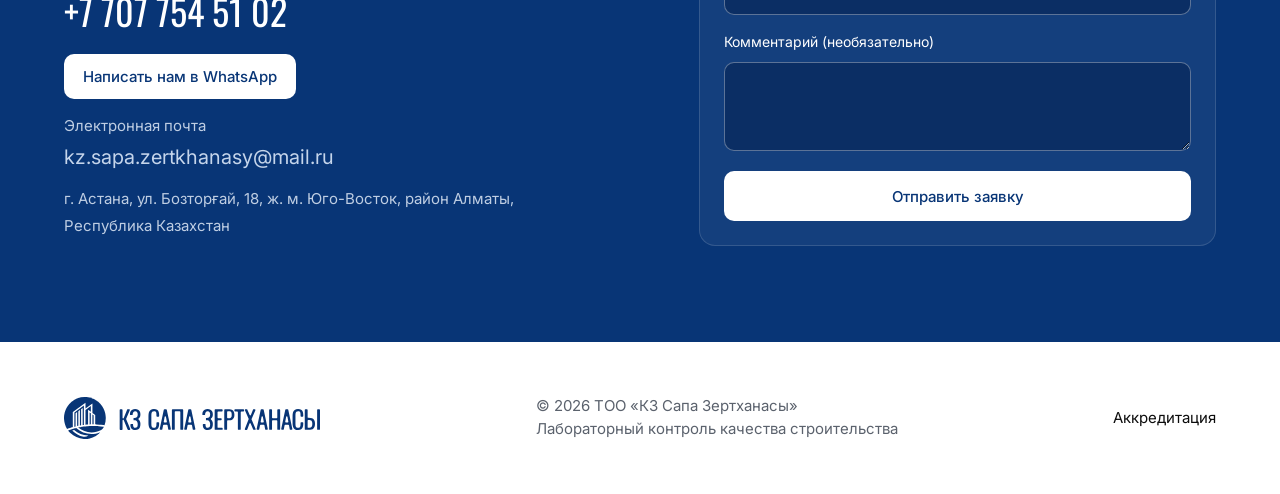
==== commit 26850094: "Normalize landing section spacing" ====
--- a/index.html
+++ b/index.html
@@ -1,11 +1,11 @@
 <!doctype html>
-<html lang="ru"><head><meta charset="UTF-8"><meta name="viewport" content="width=device-width, initial-scale=1"><meta name="description" content="Аккредитованная строительная испытательная лаборатория в Астане. Испытания строительных материалов, лабораторный контроль качества строительства и выезд на объекты."><link rel="canonical" href="https://kzsapazert.kz/"><meta name="theme-color" content="#083576"><title>Строительная лаборатория в Астане | КЗ Сапа Зертханасы</title><link rel="preconnect" href="https://fonts.googleapis.com"><link rel="preconnect" href="https://fonts.gstatic.com" crossorigin><link href="https://fonts.googleapis.com/css2?family=Inter:wght@400;500;600;700&family=Oswald:wght@400;500;600&family=Noto+Sans+SC:wght@400;500;600&display=swap" rel="stylesheet"><link rel="stylesheet" href="style.css"><link rel="stylesheet" href="enhance.css?v=tablet-nav"><link rel="icon" href="favicon.svg" type="image/svg+xml"><meta name="google-site-verification" content="Bo7axWLZwRJ3yQgY30qZPgOj8MfoaL3nS31i9DCmipo"><link rel="stylesheet" href="design-system.css?v=28"></head>
+<html lang="ru"><head><meta charset="UTF-8"><meta name="viewport" content="width=device-width, initial-scale=1"><meta name="description" content="Аккредитованная строительная испытательная лаборатория в Астане. Испытания строительных материалов, лабораторный контроль качества строительства и выезд на объекты."><link rel="canonical" href="https://kzsapazert.kz/"><meta name="theme-color" content="#083576"><title>Строительная лаборатория в Астане | КЗ Сапа Зертханасы</title><link rel="preconnect" href="https://fonts.googleapis.com"><link rel="preconnect" href="https://fonts.gstatic.com" crossorigin><link href="https://fonts.googleapis.com/css2?family=Inter:wght@400;500;600;700&family=Oswald:wght@400;500;600&family=Noto+Sans+SC:wght@400;500;600&display=swap" rel="stylesheet"><link rel="stylesheet" href="style.css"><link rel="stylesheet" href="enhance.css?v=tablet-nav"><link rel="icon" href="favicon.svg" type="image/svg+xml"><meta name="google-site-verification" content="Bo7axWLZwRJ3yQgY30qZPgOj8MfoaL3nS31i9DCmipo"><link rel="stylesheet" href="design-system.css?v=30"></head>
 <body><a class="skip" href="#main" data-t="skip">К содержанию</a><header><a href="#" class="brand" aria-label="КЗ Сапа Зертханасы"><img src="brand.svg" alt="КЗ Сапа Зертханасы" width="260" height="100"></a><button class="menu-toggle" type="button" aria-expanded="false" aria-controls="site-nav" aria-label="Открыть меню"><span aria-hidden="true"></span></button><nav id="site-nav" aria-label="Navigation"><a href="#about" data-t="about">О компании</a><a href="#services" data-t="services">Услуги</a><a href="#accreditation" data-t="accreditation">Аккредитация</a><a href="#contacts" data-t="contacts">Контакты</a></nav><div class="header-end"><select id="language" aria-label="Язык / Language"><option value="ru">RU</option><option value="kk">KZ</option><option value="en">EN</option><option value="zh">中文</option></select><details class="language-picker" hidden><summary aria-label="Язык / Language"><span class="language-current"></span></summary><div class="language-options"></div></details><a class="button blue-button header-cta" href="#request-form" data-t="cta">Обсудить проект</a></div></header>
 <main id="main"><section class="hero"><div class="hero-copy"><p class="eyebrow" data-t="eyebrow">ТОЧНОСТЬ В КАЖДОМ ИСПЫТАНИИ</p><h1 data-t="headline">Аккредитованная строительная испытательная лаборатория</h1><p class="lead" data-t="intro">Испытания строительных материалов и контроль качества строительства с выездом на объекты</p><div class="actions"><a class="button overview-quote" href="#request-form" data-t="quote">Получить коммерческое предложение</a><a class="button hero-services" href="#services" data-t="explore">Наши услуги</a></div><div class="hero-proof"><div><strong>ГОСТ ISO/IEC 17025-2019 · KZ.T.01.3171</strong><span data-t="proof">Аккредитованная мобильная лаборатория</span></div></div></div><div class="hero-photo"><img src="team.jpg" alt="" fetchpriority="high"><div class="photo-label"><span data-t="field">ТОЧНОСТЬ НА КАЖДОМ ЭТАПЕ</span><p data-t="fieldText">В лаборатории<br>На вашем объекте</p></div></div></section>
 <section class="intro-section wrap" id="about"><div class="two-col"><h2 data-t="aboutTitle">Прочная основа<br>вашего проекта</h2><div><p class="large" data-t="aboutText">ТОО «КЗ Сапа Зертханасы» — строительная испытательная лаборатория в Астане. Испытываем материалы для гражданских, промышленных, дорожных и инфраструктурных объектов. При необходимости выезжаем на площадку для отбора образцов и лабораторных испытаний на месте.</p></div></div></section>
 <section class="services-section" id="services"><div class="wrap"><div class="section-head"><div><p class="eyebrow blue" data-t="serviceLabel">УСЛУГИ ЛАБОРАТОРИИ</p><h2 data-t="serviceTitle">Испытания материалов<br><span class="stage-accent">и контроль строительных работ</span></h2></div><p data-t="serviceIntro">Проверяем строительные материалы до начала работ, следим за соблюдением технологии на стройке и оформляем результаты испытаний в официальных протоколах.</p></div><div class="service-layout"><div class="service-image"><img src="soil.jpg" loading="lazy" alt="Испытания основания на строительном объекте" data-alt="soilAlt"><p data-t="serviceCaption">Контроль начинается с основания</p></div><div><div class="service-list" id="service-list"></div><a class="button blue-button service-quote" href="#request-form" data-t="quote">Получить коммерческое предложение</a></div></div></div></section>
 <section class="wrap project-types" id="objects"><h2 data-t="objectsTitle">Объекты проведения <span class="stage-accent">испытаний</span></h2><div class="object-grid"></div></section><section class="wrap benefits" id="competence"><h2 data-t="whyTitle">Преимущества лаборатории</h2><div class="benefit-grid" id="benefits"></div></section>
-<section class="field-section" id="mobile-lab"><img src="testing.jpg" alt="" loading="lazy"><div><h2 data-t="mobileTitle">Мобильная лаборатория</h2><p data-t="mobileText">Передвижная лаборатория выезжает на строительные объекты для отбора проб и проведения испытаний, предусмотренных областью аккредитации. Если испытание выполняется на площадке, доставлять образцы в лабораторию не требуется.</p><a class="button white" href="#request-form" data-t="writeUs">Написать нам</a></div></section>
+<section class="mobile-lab-section" id="mobile-lab"><div class="field-section"><img src="testing.jpg" alt="" loading="lazy"><div><h2 data-t="mobileTitle">Мобильная лаборатория</h2><p data-t="mobileText">Передвижная лаборатория выезжает на строительные объекты для отбора проб и проведения испытаний, предусмотренных областью аккредитации. Если испытание выполняется на площадке, доставлять образцы в лабораторию не требуется.</p><a class="button white" href="#request-form" data-t="writeUs">Написать нам</a></div></div></section>
 <section class="wrap work-process" id="process"><h2 data-t="processTitle">Этапы сотрудничества</h2><ol class="process-grid"></ol></section><section class="wrap accreditation" id="accreditation"><div><p class="eyebrow blue" data-t="official">ОФИЦИАЛЬНО ПОДТВЕРЖДЕНО</p><h2 data-t="accTitle"><span class="stage-accent">Аккредитация</span> лаборатории</h2><p data-t="accText">Испытательная передвижная лаборатория аккредитована в системе аккредитации Республики Казахстан на соответствие ГОСТ ISO/IEC 17025-2019.</p><dl><div><dt data-t="number">Номер аттестата</dt><dd>KZ.T.01.3171</dd></div><div><dt data-t="valid">Срок действия по аттестату</dt><dd>14.08.2026 — 14.08.2031</dd></div></dl><p class="small" data-t="scope">Перечень доступных испытаний определяется действующей областью аккредитации.</p><div class="actions"><a class="button blue-button" href="accreditation.pdf" target="_blank" rel="noopener" data-t="view">Посмотреть аттестат</a><a class="download" href="accreditation.pdf" download data-t="download">Скачать PDF</a></div></div><a class="certificate" href="accreditation.pdf" target="_blank" rel="noopener" aria-label="Открыть аттестат PDF"><img src="certificate.png" alt="Аттестат аккредитации KZ.T.01.3171" loading="lazy"><span data-t="certificateCaption">Аттестат аккредитации · PDF</span></a></section>
 <section id="contacts" class="contact-section"><div class="wrap"><div class="two-col"><div><h2 data-t="contactTitle">Лабораторное сопровождение вашего проекта</h2><p data-t="contactText">Укажите объект, необходимые испытания и желаемые сроки. На основании этих данных определим объём работ и подготовим коммерческое предложение.</p><div class="contact-details"><span data-t="call">Свяжитесь с нами</span><a href="tel:+77007545102">+7 700 754 51 02</a><a href="tel:+77077545102">+7 707 754 51 02</a><a class="button white contact-cta" href="https://wa.me/77007545102" target="_blank" rel="noopener" data-t="whatsapp">Написать нам в WhatsApp</a><span data-t="write">Электронная почта</span><a class="email" href="mailto:kz.sapa.zertkhanasy@mail.ru">kz.sapa.zertkhanasy@mail.ru</a><address class="contact-address"><span data-t="addressStreet">г. Астана, ул. Бозторғай, 18, ж. м. Юго-Восток, район Алматы, Республика Казахстан</span></address></div></div><div class="contact-form-column"><form id="request-form" aria-label="Оставить заявку">
   <div class="request-field"><label for="request-name">Ваше имя</label><input id="request-name" name="name" autocomplete="name" required maxlength="100"></div>
--- a/design-system.css
+++ b/design-system.css
@@ -5,10 +5,13 @@
   --surface: #f2f4f7;
   --edge: #ced9e5;
   --gutter: clamp(20px, 5vw, 72px);
-  --section-space: clamp(56px, 6vw, 96px);
+  --section-space: 96px;
+  --section-content-gap: 48px;
+  --description-content-gap: 40px;
+  --space-unit: 8px;
   --grid-gap: clamp(24px, 4vw, 56px);
   --content-gap: clamp(20px, 2.5vw, 32px);
-  --heading-gap: 16px;
+  --heading-gap: calc(2 * var(--space-unit));
   --type-hero: 3.5rem;
   --type-section: 2.75rem;
   --type-card: 1.375rem;
@@ -23,12 +26,10 @@
   --leading-body: 1.6;
   --leading-secondary: 1.5;
   --leading-caption: 1.4;
-  --space-section-feature: clamp(96px, 8vw, 120px);
-  --space-feature-heading: clamp(48px, 3.9vw, 56px);
   --radius-control: 10px;
   --radius-panel: 16px;
   --card-padding: 24px;
-  --card-gap: 12px;
+  --card-gap: calc(2 * var(--space-unit));
   --motion-in: 460ms;
   --motion-ui: 240ms;
   --motion-ease: cubic-bezier(.22, .65, .28, 1);
@@ -73,7 +74,14 @@
 .button { min-height: 44px; padding: 12px 19px; text-align: center; font: 500 var(--type-button)/var(--leading-caption) var(--body-font); }
 .contact-details .contact-cta { font: 500 var(--type-button)/var(--leading-caption) var(--body-font); }
 .certificate, .field-section, .service-image, #request-form, #project-dialog, #request-success { border-radius: var(--radius-panel); }
-.services-section .section-head > p { margin-top: var(--heading-gap); }
+.intro-section .two-col { display: block; }
+.intro-section .two-col > div { margin-top: var(--heading-gap); }
+.intro-section .two-col p { margin-block: 0; }
+.services-section .section-head { margin-block: 0 var(--description-content-gap); }
+.services-section .section-head > p { margin-block: var(--heading-gap) 0; }
+.accreditation h2 { margin-bottom: var(--heading-gap); }
+.accreditation [data-t="accText"] { margin-block: 0; }
+.accreditation dl { margin-block: var(--description-content-gap) calc(3 * var(--space-unit)); }
 
 .hero .actions { gap: 12px; }
 .accreditation [data-t="scope"] { margin-bottom: 0; }
@@ -126,18 +134,15 @@
   }
 }
 .two-col, .services-section .service-layout, .accreditation { gap: var(--grid-gap); }
-.intro-section, .services-section, .project-types, .benefits, .work-process, .accreditation, .contact-section { padding-block: var(--section-space); }
-.project-types { padding-bottom: calc(var(--section-space) / 2); }
-.project-types + .benefits, .work-process + .accreditation { padding-top: calc(var(--section-space) / 2); }
-.benefits .benefit-grid, .object-grid, .work-process .process-grid { margin-top: var(--content-gap); }
+.intro-section, .services-section, .project-types, .benefits, .work-process, .accreditation, .contact-section, .mobile-lab-section { padding-block: var(--section-space); }
+.benefits .benefit-grid, .object-grid { margin-block: var(--section-content-gap) 0; }
 .services-section { background-color: var(--surface); }
-.work-process { padding-block: clamp(26px, 3vw, 44px) clamp(20px, 2.5vw, 32px); }
 .work-process .process-grid {
   --node: 64px;
   --row-gap: 24px;
   --step-duration: .85s;
   width: min(100%, 840px);
-  margin: var(--space-feature-heading) auto 0;
+  margin: var(--section-content-gap) auto 0;
   grid-template-columns: repeat(3, minmax(0, 1fr));
   grid-auto-rows: 1fr;
   row-gap: var(--row-gap);
@@ -175,8 +180,7 @@
 }
 .process-track::after { display: none; }
 @media (min-width: 1024px) {
-  .work-process { container-type: inline-size; padding-block: var(--space-section-feature); }
-  .work-process + .accreditation { padding-top: 0; }
+  .work-process { container-type: inline-size; }
   .work-process .process-grid {
     --node: 76px;
     width: 100%;
@@ -316,13 +320,15 @@
   max-width: 65ch;
   margin: 0;
 }
-.field-section > div > .button { margin: 0; }
+.field-section > div > .button { margin: calc(var(--description-content-gap) - var(--heading-gap)) 0 0; }
 @media (max-width: 760px) {
-  .field-section > div { gap: 16px; padding: var(--card-padding); }
+  .field-section > div { padding: var(--card-padding); }
 }
 .service-image p { padding: var(--card-padding); }
+.accreditation { align-items: center; }
 .accreditation > .certificate {
-  align-self: center;
+  margin-block: 0;
+  transform: none;
   padding: clamp(12px, 1.5vw, 18px);
 }
 .accreditation .certificate [data-t="certificateCaption"] {
@@ -336,9 +342,9 @@
   .contact-section .two-col > :first-child { align-self: center; }
 }
 .contact-section .contact-details {
-  --contact-gap: 8px;
+  --contact-gap: var(--space-unit);
   gap: var(--contact-gap);
-  margin-top: var(--content-gap);
+  margin-top: var(--description-content-gap);
   padding-inline: 0;
   text-align: left;
 }
@@ -347,7 +353,7 @@
 .contact-section .contact-details .contact-address { margin-top: var(--contact-gap); }
 footer { padding-block: clamp(24px, 3vw, 40px); }
 @media (min-width: 761px) and (max-width: 1023px) {
-  :root { --section-space: 56px; --grid-gap: 26px; --type-hero: 2.75rem; --type-section: 2.25rem; --type-card: 1.25rem; --type-body: 1rem; }
+  :root { --section-space: 80px; --grid-gap: 26px; --type-hero: 2.75rem; --type-section: 2.25rem; --type-card: 1.25rem; --type-body: 1rem; }
   .hero .hero-copy h1, .hero .hero-copy h1:lang(ru), .hero .hero-copy h1:lang(zh-CN) { max-width: min(100%, 560px); }
   .accreditation { grid-template-columns: minmax(0, 1fr) minmax(0, .85fr); }
 }
@@ -355,7 +361,9 @@
   :root {
     --gutter: clamp(16px, 5vw, 28px);
     --card-padding: 20px;
-    --section-space: clamp(40px, 8vw, 54px);
+    --section-space: clamp(56px, 10vw, 64px);
+    --section-content-gap: 32px;
+    --description-content-gap: 32px;
     --grid-gap: 22px;
     --content-gap: 20px;
     --type-hero: clamp(2.125rem, 5vw, 2.25rem);
@@ -467,12 +475,12 @@
   }
 }
 #request-form {
-  gap: 14px;
+  gap: calc(2 * var(--space-unit));
   background: #ffffff0d;
   border-color: #ffffff23;
 }
 #project-dialog #request-form { padding-top: 44px; }
-.request-field { display: grid; gap: 6px; }
+.request-field { display: grid; gap: var(--space-unit); }
 #request-form .request-field :is(input, select, textarea) {
   width: 100%;
   min-height: 50px;
